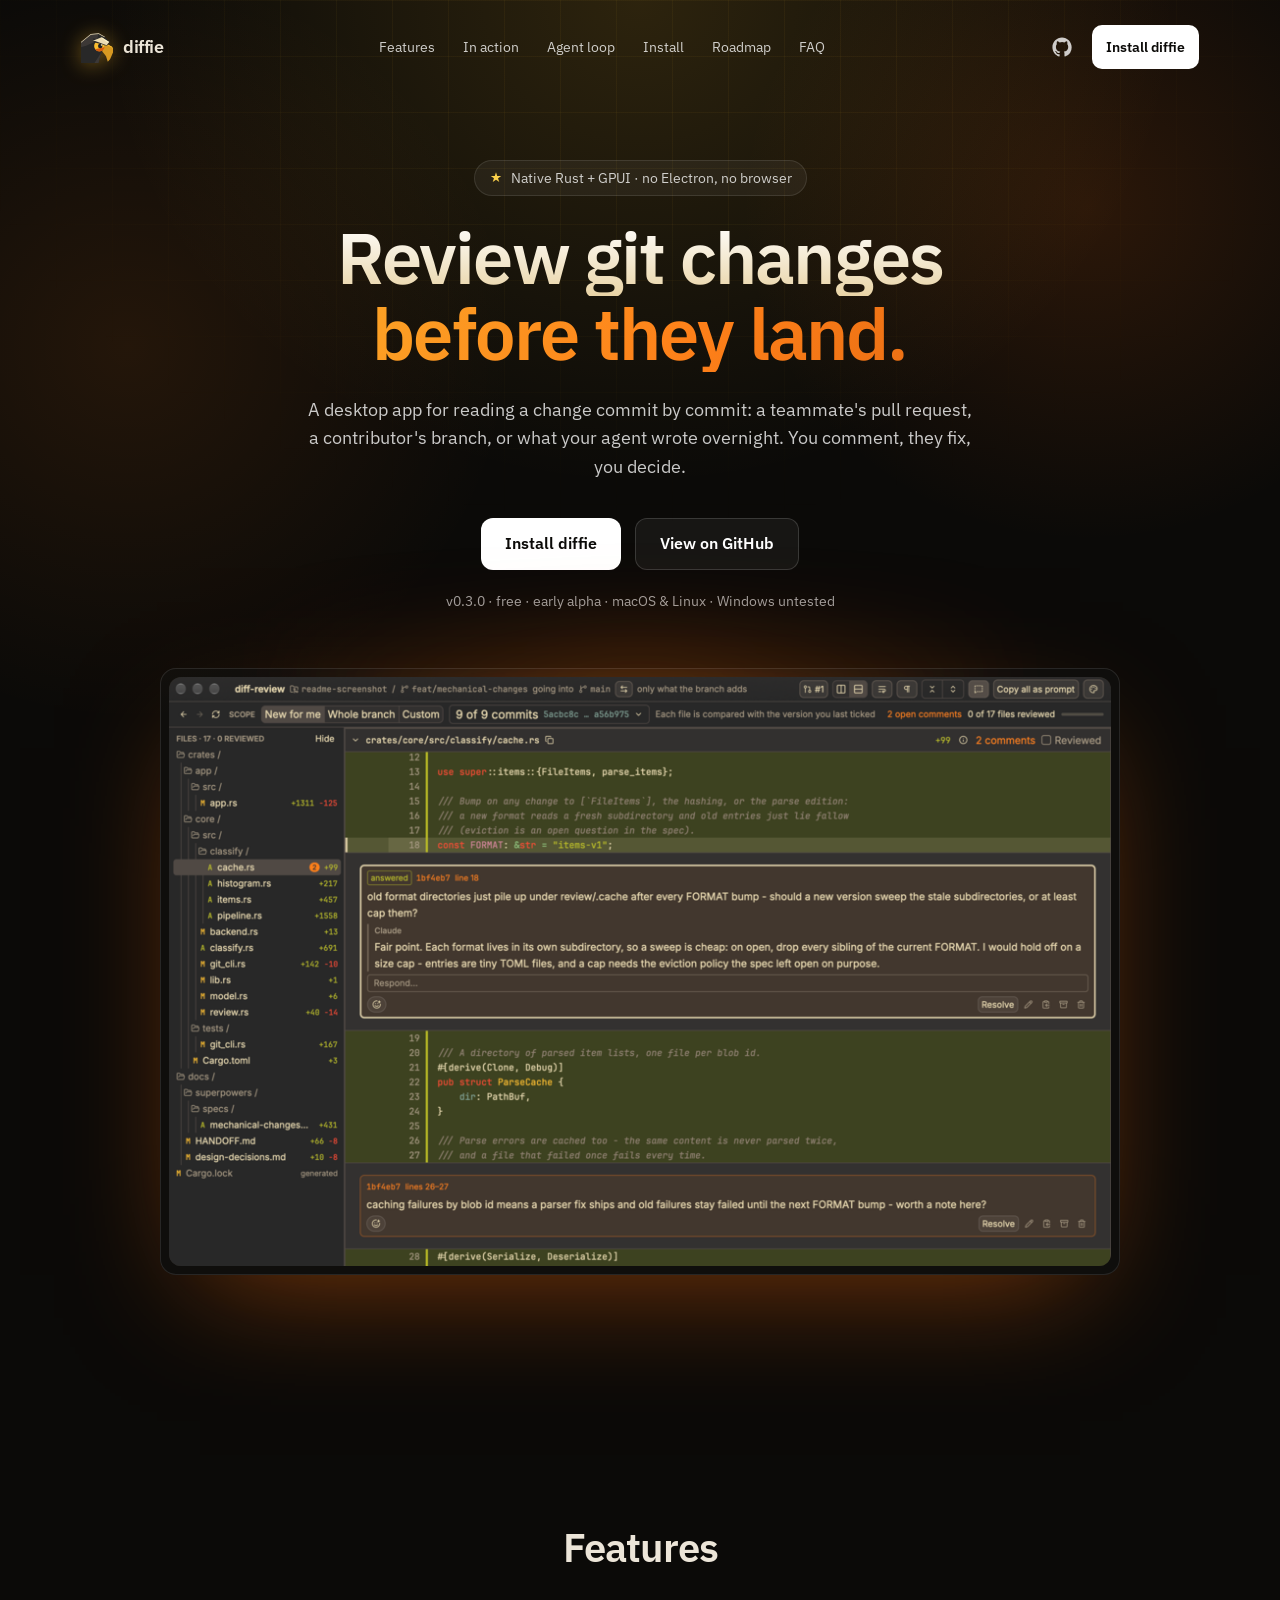
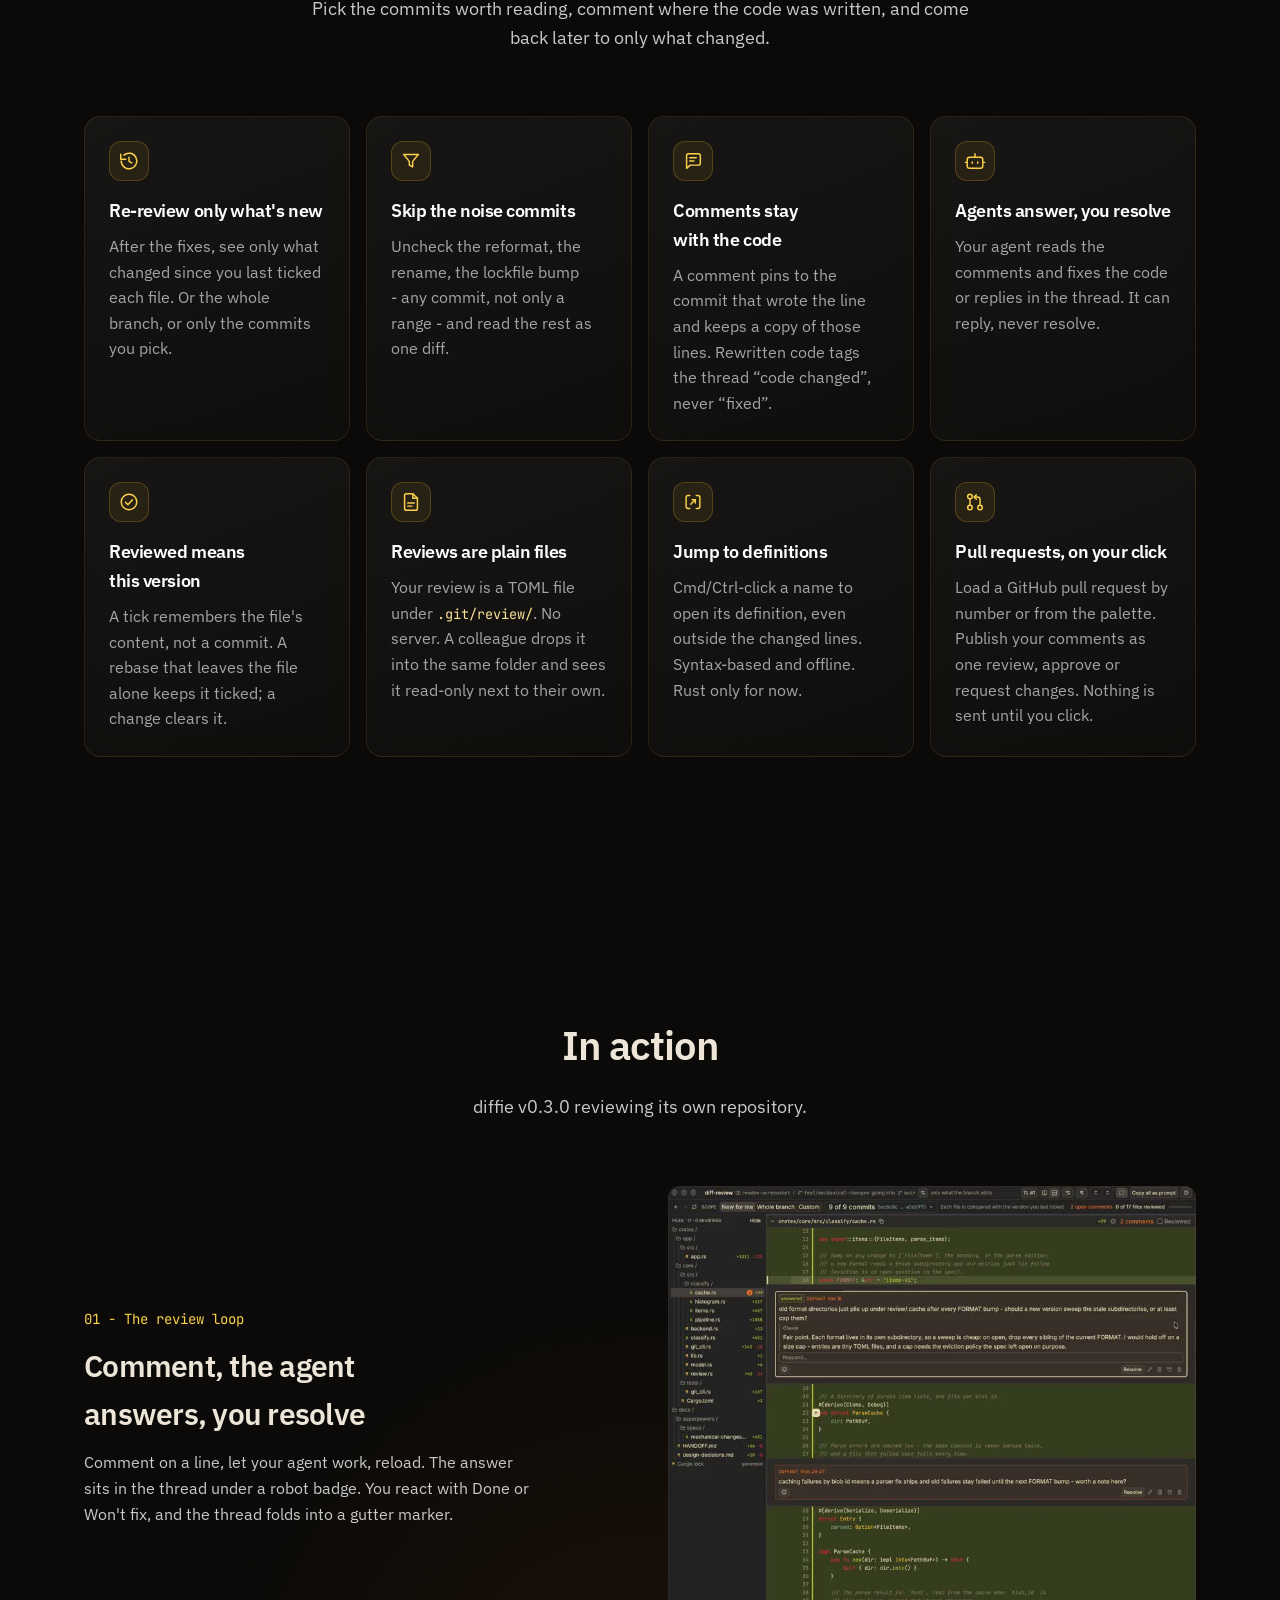
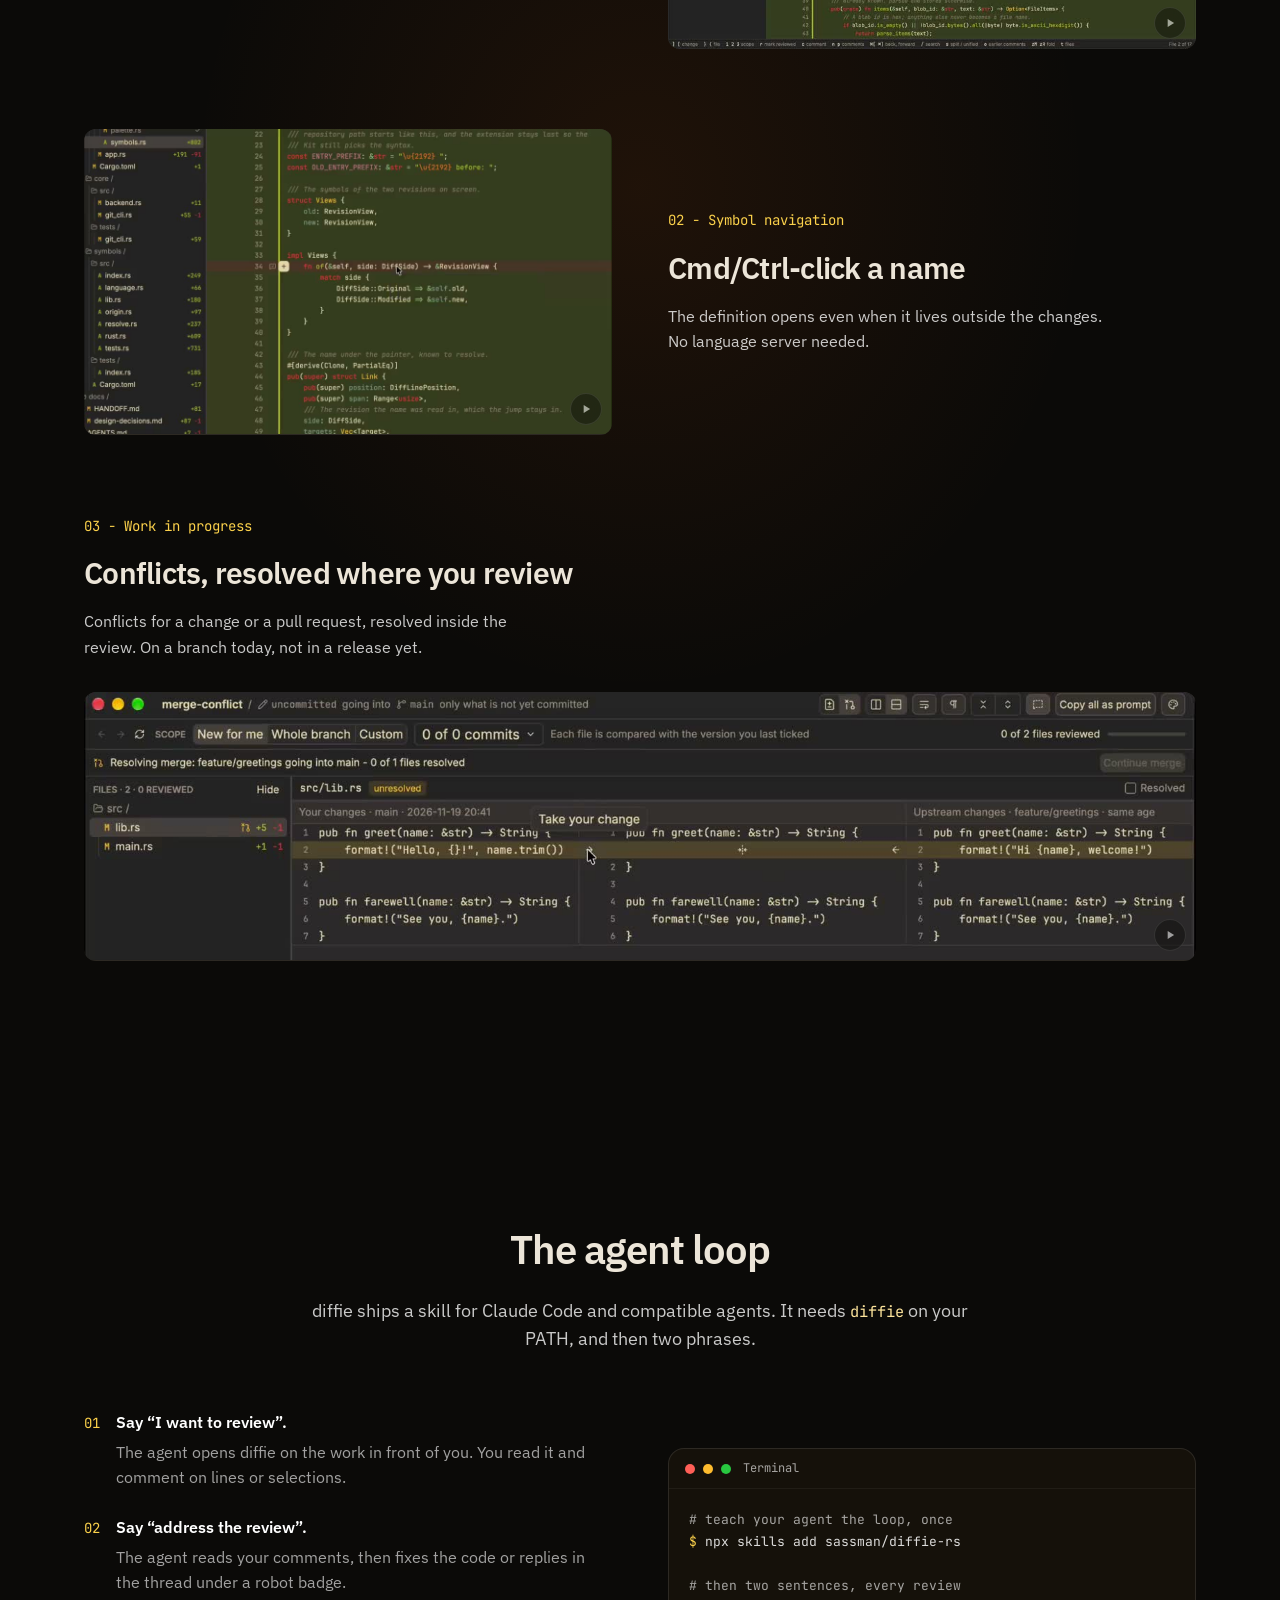
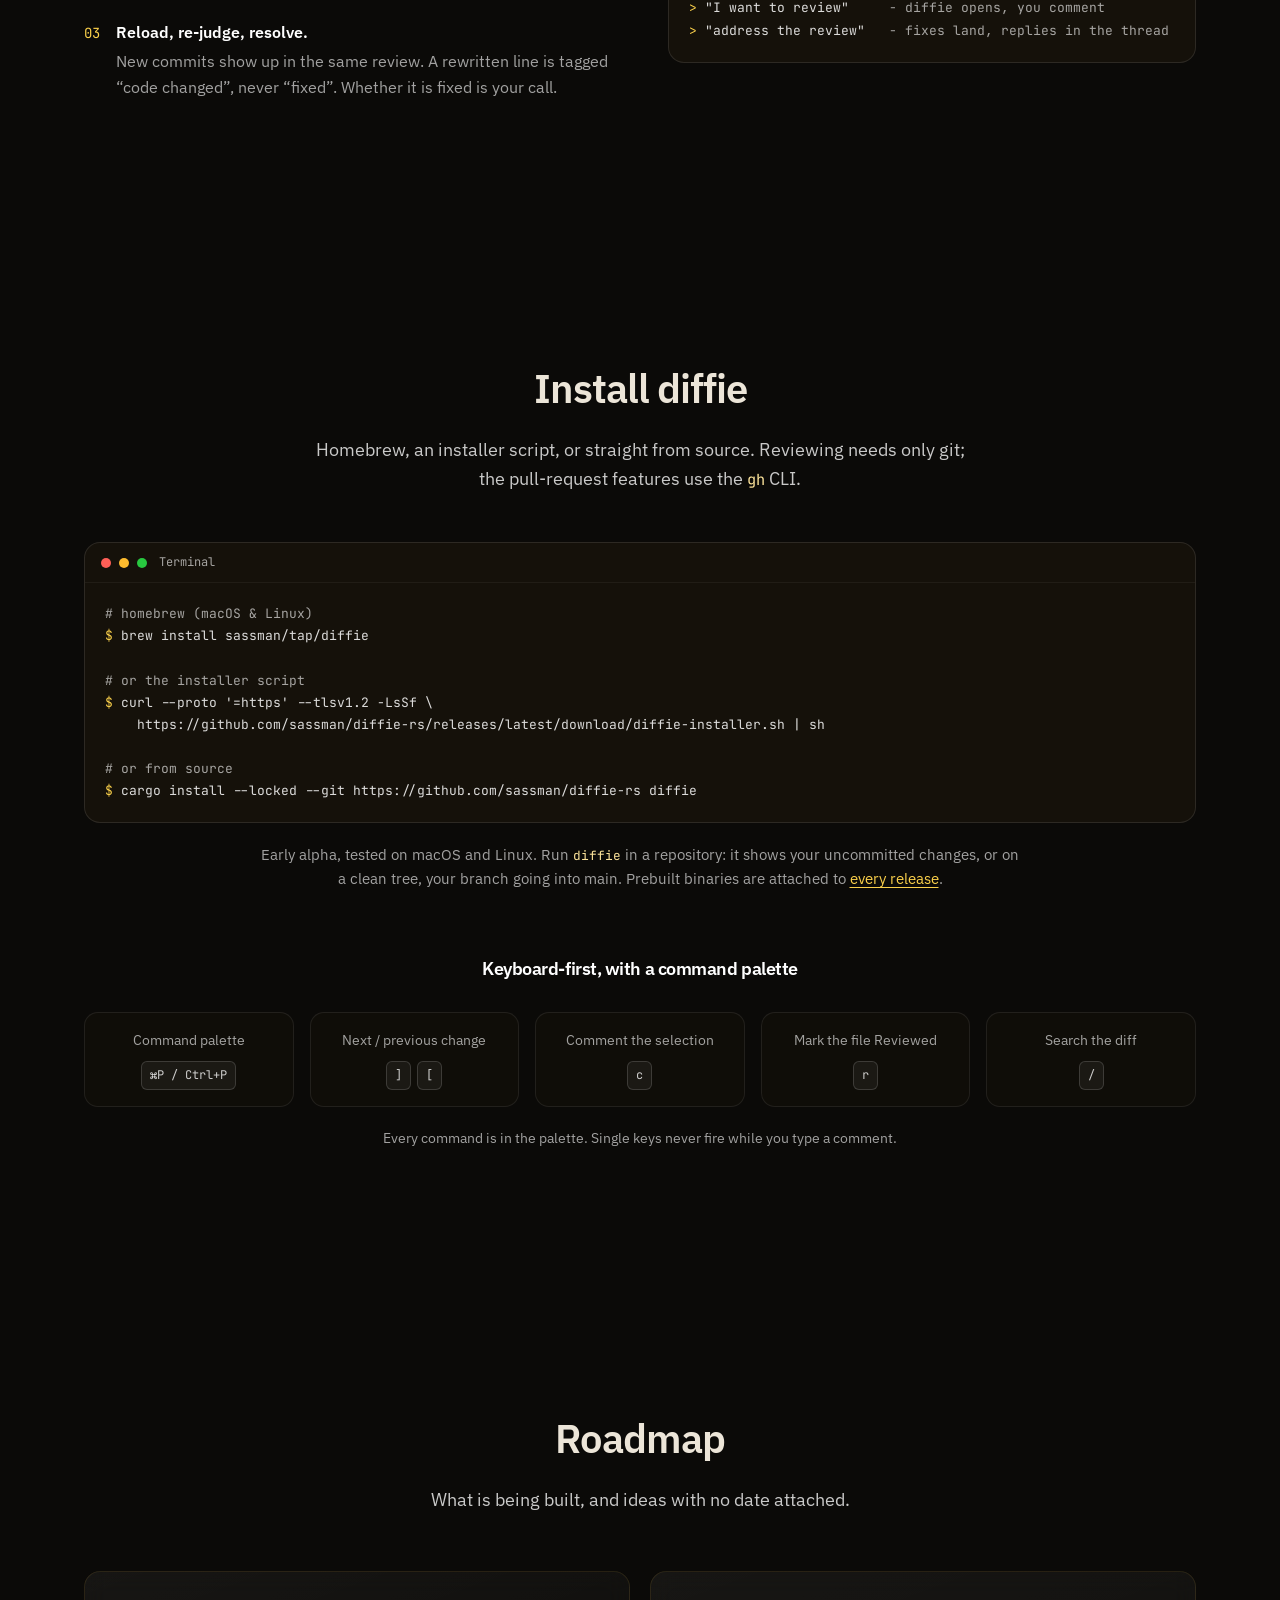
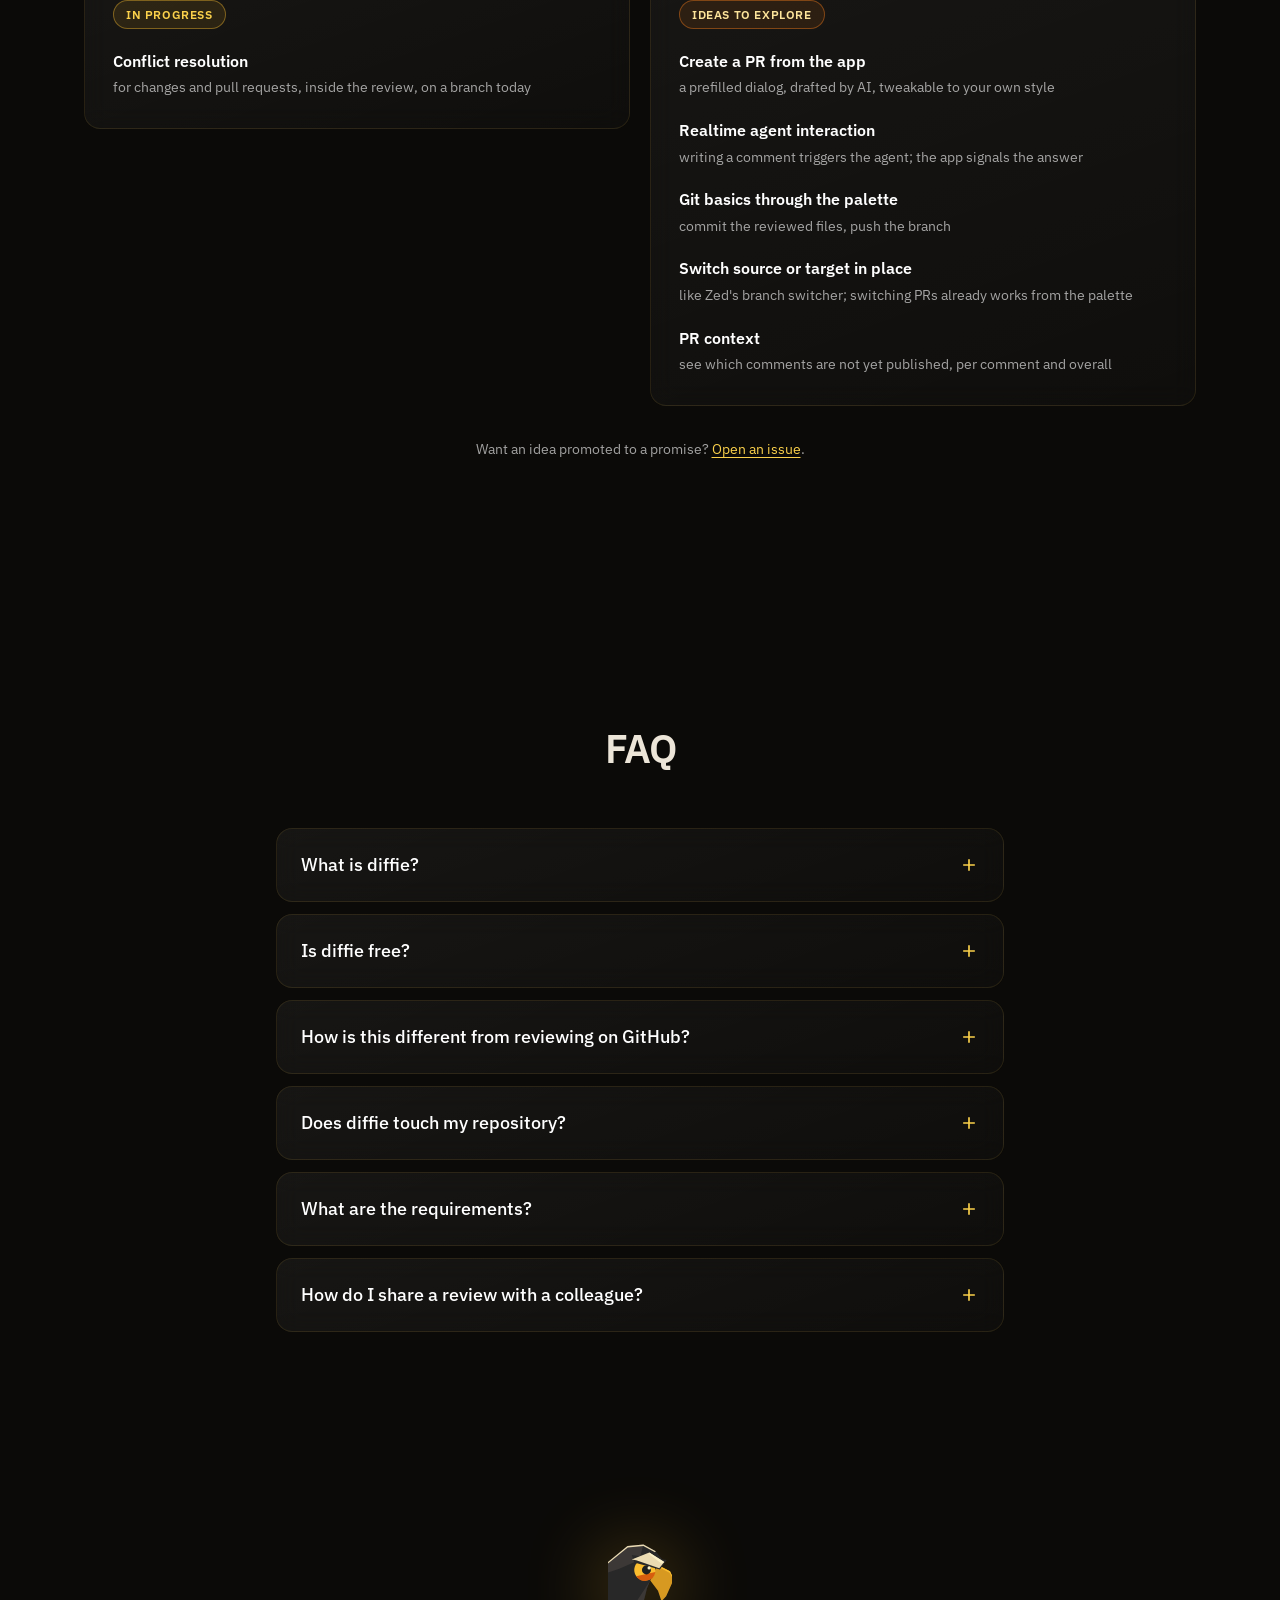
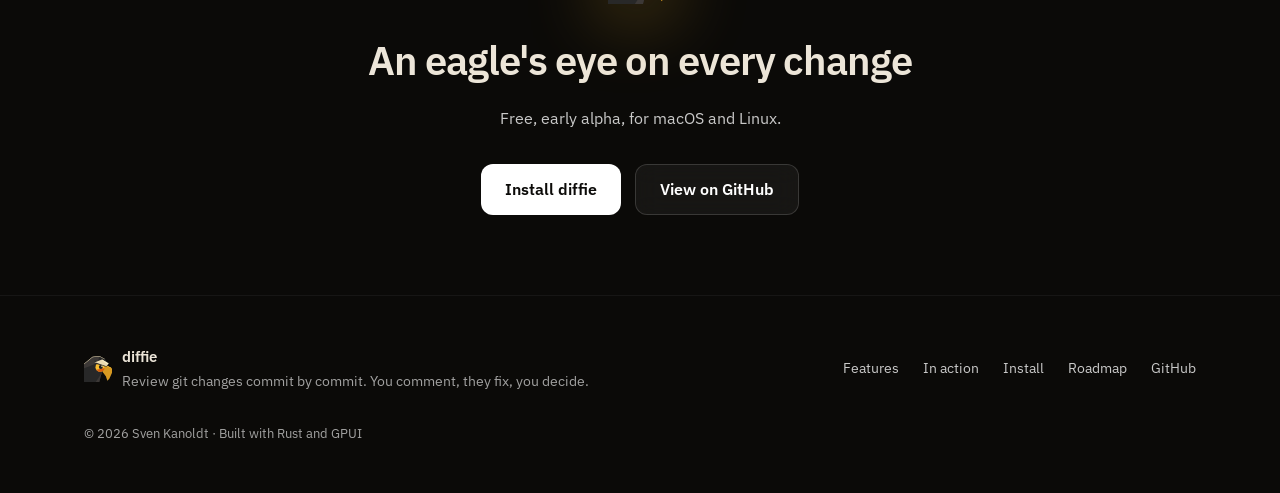
==== website/index.html @ 2233715d "fix: say the phrase that asks for a review, not for one to be done "review my changes" reads as an o" ====
<!doctype html>
<html lang="en">
<head>
<meta charset="utf-8">
<meta name="viewport" content="width=device-width, initial-scale=1">
<title>diffie - review git changes, commit by commit</title>
<meta name="description" content="diffie is a native desktop app for reviewing git changes commit by commit: a teammate's pull request, a contributor's branch, or what your coding agent wrote. Comment on lines, let the author or the agent answer, and decide yourself what is done.">
<meta name="theme-color" content="#0b0a08">
<meta property="og:title" content="diffie - review git changes, commit by commit">
<meta property="og:description" content="A native desktop app for reading git changes commit by commit. You comment, they fix, you decide.">
<meta property="og:type" content="website">
<meta property="og:image" content="assets/main-screen-hero.png">
<meta name="twitter:card" content="summary_large_image">
<link rel="icon" type="image/svg+xml" href="assets/icon.svg">
<link rel="icon" type="image/png" sizes="256x256" href="assets/icon-256.png">
<link rel="preconnect" href="https://fonts.googleapis.com">
<link rel="preconnect" href="https://fonts.gstatic.com" crossorigin>
<link href="https://fonts.googleapis.com/css2?family=IBM+Plex+Sans:wght@400;500;600;700&family=JetBrains+Mono:wght@400;500&display=swap" rel="stylesheet">
<link rel="stylesheet" href="style.css">
</head>
<body>

<header>
  <a class="skip-link" href="#main">Skip to content</a>
  <nav id="nav">
    <a class="nav-brand" href="#top">
      <img src="assets/logo.svg" width="32" height="32" alt="diffie - an eagle's eye">
      diffie
    </a>
    <div class="nav-links">
      <a href="#features">Features</a>
      <a href="#showcase">In action</a>
      <a href="#agent">Agent loop</a>
      <a href="#install">Install</a>
      <a href="#roadmap">Roadmap</a>
      <a href="#faq">FAQ</a>
    </div>
    <div class="nav-actions">
      <a class="gh" href="https://github.com/sassman/diffie-rs" aria-label="diffie on GitHub">
        <svg width="20" height="20" viewBox="0 0 24 24" fill="currentColor" aria-hidden="true"><path d="M12 .5C5.73.5.5 5.74.5 12.2c0 5.17 3.3 9.55 7.87 11.1.58.1.79-.25.79-.56v-2.17c-3.2.71-3.88-1.39-3.88-1.39-.52-1.36-1.28-1.72-1.28-1.72-1.05-.73.08-.72.08-.72 1.16.08 1.77 1.22 1.77 1.22 1.03 1.8 2.7 1.28 3.36.98.1-.76.4-1.28.73-1.57-2.56-.3-5.25-1.31-5.25-5.82 0-1.29.45-2.34 1.2-3.16-.12-.3-.52-1.5.11-3.12 0 0 .97-.32 3.18 1.21a10.8 10.8 0 0 1 5.78 0c2.2-1.53 3.17-1.21 3.17-1.21.63 1.62.24 2.82.12 3.12.75.82 1.19 1.87 1.19 3.16 0 4.52-2.7 5.51-5.27 5.8.41.37.78 1.08.78 2.18v3.23c0 .31.2.67.8.56a11.72 11.72 0 0 0 7.86-11.1C23.5 5.73 18.27.5 12 .5z"/></svg>
      </a>
      <a class="btn-primary small" href="#install">Install diffie</a>
    </div>
  </nav>
</header>

<main id="main">

  <!-- hero -->
  <section class="hero" id="top">
    <div class="aurora"></div>
    <div class="grid-texture"></div>
    <div class="container">
      <div class="hero-badge rise">
        <svg width="14" height="14" viewBox="0 0 24 24" fill="currentColor" aria-hidden="true"><path d="M12 2l2.1 6.5H21l-5.5 4 2.1 6.5-5.6-4-5.6 4 2.1-6.5-5.5-4h6.9z"/></svg>
        Native Rust + GPUI &middot; no Electron, no browser
      </div>
      <h1 class="rise" style="animation-delay:.08s">
        <span class="text-gradient">Review git changes</span>
        <span class="brand-gradient">before they land.</span>
      </h1>
      <p class="hero-sub rise" style="animation-delay:.16s">
        A desktop app for reading a change commit by commit: a teammate's pull
        request, a contributor's branch, or what your agent wrote overnight.
        You comment, they fix, you decide.
      </p>
      <div class="hero-ctas rise" style="animation-delay:.22s">
        <a class="btn-primary" href="#install">Install diffie</a>
        <a class="btn-secondary" href="https://github.com/sassman/diffie-rs">View on GitHub</a>
      </div>
      <p class="hero-meta rise" style="animation-delay:.3s">
        v0.3.0 &middot; free &middot; early alpha &middot; macOS &amp; Linux &middot; Windows untested
      </p>
      <div class="hero-shot rise" style="animation-delay:.38s">
        <div class="halo"></div>
        <div class="shell">
          <div class="frame">
            <img src="assets/main-screen-hero.png"
                 srcset="assets/main-screen-hero-960.png 960w, assets/main-screen-hero.png 1600w"
                 sizes="(max-width: 700px) 100vw, 960px"
                 width="1600" height="1000" loading="eager"
                 alt="diffie reviewing feat/mechanical-changes going into main: the file tree with change counts, the commit range, and a comment thread the agent has answered">
          </div>
        </div>
      </div>
    </div>
  </section>

  <!-- features -->
  <section id="features">
    <div class="container">
      <div class="section-head">
        <h2>Features</h2>
        <p>Pick the commits worth reading, comment where the code was written, and
           come back later to only what changed.</p>
      </div>
      <div class="cards">
        <div class="card glass">
          <div class="corner-glow"></div>
          <span class="icon" aria-hidden="true"><svg viewBox="0 0 24 24" fill="none" stroke="currentColor" stroke-width="1.6" stroke-linecap="round" stroke-linejoin="round"><path d="M3.5 12a8.5 8.5 0 1 0 2.9-6.4"/><path d="M3 4.5V10h5.5"/><path d="M12 8v4.3l3 1.8"/></svg></span>
          <h3>Re-review only what's new</h3>
          <p>After the fixes, see only what changed since you last ticked each file.
             Or the whole branch, or only the commits you pick.</p>
        </div>
        <div class="card glass">
          <div class="corner-glow"></div>
          <span class="icon" aria-hidden="true"><svg viewBox="0 0 24 24" fill="none" stroke="currentColor" stroke-width="1.6" stroke-linecap="round" stroke-linejoin="round"><path d="M4 5h16l-6.2 7.4v6.1l-3.6-2v-4.1z"/></svg></span>
          <h3>Skip the noise commits</h3>
          <p>Uncheck the reformat, the rename, the lockfile bump - any commit, not
             only a range - and read the rest as one diff.</p>
        </div>
        <div class="card glass">
          <div class="corner-glow"></div>
          <span class="icon" aria-hidden="true"><svg viewBox="0 0 24 24" fill="none" stroke="currentColor" stroke-width="1.6" stroke-linecap="round" stroke-linejoin="round"><path d="M20 14.5a2 2 0 0 1-2 2H9l-4 3.5V6a2 2 0 0 1 2-2h11a2 2 0 0 1 2 2z"/><path d="M8.5 8.5h7M8.5 12h4.5"/></svg></span>
          <h3>Comments stay with the code</h3>
          <p>A comment pins to the commit that wrote the line and keeps a copy of
             those lines. Rewritten code tags the thread &ldquo;code changed&rdquo;,
             never &ldquo;fixed&rdquo;.</p>
        </div>
        <div class="card glass">
          <div class="corner-glow"></div>
          <span class="icon" aria-hidden="true"><svg viewBox="0 0 24 24" fill="none" stroke="currentColor" stroke-width="1.6" stroke-linecap="round" stroke-linejoin="round"><rect x="3.5" y="8" width="17" height="12" rx="2.5"/><path d="M12 4v4M1.5 13.5h2M20.5 13.5h2"/><path d="M9 13v1.5M15 13v1.5"/></svg></span>
          <h3>Agents answer, you resolve</h3>
          <p>Your agent reads the comments and fixes the code or replies in the
             thread. It can reply, never resolve.</p>
        </div>
        <div class="card glass">
          <div class="corner-glow"></div>
          <span class="icon" aria-hidden="true"><svg viewBox="0 0 24 24" fill="none" stroke="currentColor" stroke-width="1.6" stroke-linecap="round" stroke-linejoin="round"><circle cx="12" cy="12" r="8.5"/><path d="M8.2 12.3l2.6 2.6 5-5.4"/></svg></span>
          <h3>Reviewed means this version</h3>
          <p>A tick remembers the file's content, not a commit. A rebase that leaves
             the file alone keeps it ticked; a change clears it.</p>
        </div>
        <div class="card glass">
          <div class="corner-glow"></div>
          <span class="icon" aria-hidden="true"><svg viewBox="0 0 24 24" fill="none" stroke="currentColor" stroke-width="1.6" stroke-linecap="round" stroke-linejoin="round"><path d="M14 3H7a2 2 0 0 0-2 2v14a2 2 0 0 0 2 2h10a2 2 0 0 0 2-2V8z"/><path d="M14 3v5h5"/><path d="M8.5 13h7M8.5 16.5h4.5"/></svg></span>
          <h3>Reviews are plain files</h3>
          <p>Your review is a TOML file under <code>.git/review/</code>. No server.
             A colleague drops it into the same folder and sees it read-only next to
             their own.</p>
        </div>
        <div class="card glass">
          <div class="corner-glow"></div>
          <span class="icon" aria-hidden="true"><svg viewBox="0 0 24 24" fill="none" stroke="currentColor" stroke-width="1.6" stroke-linecap="round" stroke-linejoin="round"><path d="M8.5 5H6.5a2 2 0 0 0-2 2v10a2 2 0 0 0 2 2h2"/><path d="M15.5 5h2a2 2 0 0 1 2 2v10a2 2 0 0 1-2 2h-2"/><path d="M9.5 14.5L14.5 9.5"/><path d="M14.5 13V9.5H11"/></svg></span>
          <h3>Jump to definitions</h3>
          <p>Cmd/Ctrl-click a name to open its definition, even outside the changed
             lines. Syntax-based and offline. Rust only for now.</p>
        </div>
        <div class="card glass">
          <div class="corner-glow"></div>
          <span class="icon" aria-hidden="true"><svg viewBox="0 0 24 24" fill="none" stroke="currentColor" stroke-width="1.6" stroke-linecap="round" stroke-linejoin="round"><circle cx="6.5" cy="6" r="2.5"/><circle cx="6.5" cy="18" r="2.5"/><path d="M6.5 8.5v7"/><circle cx="17.5" cy="18" r="2.5"/><path d="M17.5 15.5V9.5a3 3 0 0 0-3-3h-3"/><path d="M13.5 4l-2.5 2.5 2.5 2.5"/></svg></span>
          <h3>Pull requests, on your click</h3>
          <p>Load a GitHub pull request by number or from the palette. Publish your
             comments as one review, approve or request changes. Nothing is sent
             until you click.</p>
        </div>
      </div>
    </div>
  </section>

  <!-- showcase -->
  <section id="showcase">
    <div class="container">
      <div class="section-head">
        <h2>In action</h2>
        <p>diffie v0.3.0 reviewing its own repository.</p>
      </div>
      <div class="show-rows">
        <div class="show-row">
          <div class="show-text">
            <div class="num">01 - The review loop</div>
            <h3>Comment, the agent answers, you resolve</h3>
            <p>Comment on a line, let your agent work, reload. The answer sits in the
               thread under a robot badge. You react with Done or Won't fix, and the
               thread folds into a gutter marker.</p>
          </div>
          <div class="show-media">
            <video src="assets/comment-resolve.mp4" poster="assets/comment-resolve-poster.jpg"
                   loop muted playsinline preload="none"
                   aria-label="Commenting on a line, the agent's answer appearing in the thread, and the thread folding away once resolved"></video>
            <button class="clip-toggle" type="button" aria-label="Pause the clip"></button>
          </div>
        </div>
        <div class="show-row flip">
          <div class="show-text">
            <div class="num">02 - Symbol navigation</div>
            <h3>Cmd/Ctrl-click a name</h3>
            <p>The definition opens even when it lives outside the changes. No
               language server needed.</p>
          </div>
          <div class="show-media">
            <video src="assets/symbol-navigation.mp4" poster="assets/symbol-navigation-poster.jpg"
                   loop muted playsinline preload="none"
                   aria-label="Cmd-clicking a symbol in the diff and jumping to its definition"></video>
            <button class="clip-toggle" type="button" aria-label="Pause the clip"></button>
          </div>
        </div>
        <div class="show-row wide">
          <div class="show-text">
            <div class="num">03 - Work in progress</div>
            <h3>Conflicts, resolved where you review</h3>
            <p>Conflicts for a change or a pull request, resolved inside the review.
               On a branch today, not in a release yet.</p>
          </div>
          <div class="show-media">
            <video src="assets/conflict-resolve.mp4" poster="assets/conflict-resolve-poster.jpg"
                   loop muted playsinline preload="none"
                   aria-label="Resolving a conflict inside the diffie review"></video>
            <button class="clip-toggle" type="button" aria-label="Pause the clip"></button>
          </div>
        </div>
      </div>
    </div>
  </section>

  <!-- agent loop -->
  <section id="agent">
    <div class="container">
      <div class="section-head">
        <h2>The agent loop</h2>
        <p>diffie ships a skill for Claude Code and compatible agents. It needs
           <code>diffie</code> on your PATH, and then two phrases.</p>
      </div>
      <div class="agent-grid">
        <ul class="agent-steps">
          <li>
            <span class="n">01</span>
            <div><strong>Say &ldquo;I want to review&rdquo;.</strong>
            <p>The agent opens diffie on the work in front of you. You read it and
               comment on lines or selections.</p></div>
          </li>
          <li>
            <span class="n">02</span>
            <div><strong>Say &ldquo;address the review&rdquo;.</strong>
            <p>The agent reads your comments, then fixes the code or replies in the
               thread under a robot badge.</p></div>
          </li>
          <li>
            <span class="n">03</span>
            <div><strong>Reload, re-judge, resolve.</strong>
            <p>New commits show up in the same review. A rewritten line is tagged
               &ldquo;code changed&rdquo;, never &ldquo;fixed&rdquo;. Whether it is
               fixed is your call.</p></div>
          </li>
        </ul>
        <div class="terminal">
          <div class="bar"><i></i><i></i><i></i><span>Terminal</span></div>
          <pre><span class="c"># teach your agent the loop, once</span>
<span class="p">$</span> npx skills add sassman/diffie-rs

<span class="c"># then two sentences, every review</span>
<span class="p">&gt;</span> "I want to review"     <span class="c">- diffie opens, you comment</span>
<span class="p">&gt;</span> "address the review"   <span class="c">- fixes land, replies in the thread</span></pre>
        </div>
      </div>
    </div>
  </section>

  <!-- install -->
  <section id="install">
    <div class="container">
      <div class="section-head">
        <h2>Install diffie</h2>
        <p>Homebrew, an installer script, or straight from source. Reviewing needs
           only git; the pull-request features use the <code>gh</code> CLI.</p>
      </div>
      <div class="terminal install-terminal">
        <div class="bar"><i></i><i></i><i></i><span>Terminal</span></div>
        <pre><span class="c"># homebrew (macOS &amp; Linux)</span>
<span class="p">$</span> brew install sassman/tap/diffie

<span class="c"># or the installer script</span>
<span class="p">$</span> curl --proto '=https' --tlsv1.2 -LsSf \
    https://github.com/sassman/diffie-rs/releases/latest/download/diffie-installer.sh | sh

<span class="c"># or from source</span>
<span class="p">$</span> cargo install --locked --git https://github.com/sassman/diffie-rs diffie</pre>
      </div>
      <p class="install-note">Early alpha, tested on macOS and Linux. Run
         <code>diffie</code> in a repository: it shows your uncommitted changes, or
         on a clean tree, your branch going into main. Prebuilt binaries are
         attached to <a href="https://github.com/sassman/diffie-rs/releases">every
         release</a>.</p>
      <div class="keys">
        <h3>Keyboard-first, with a command palette</h3>
        <dl class="key-row">
          <div class="key"><dt>Command palette</dt><dd><span class="kbd">&#8984;P / Ctrl+P</span></dd></div>
          <div class="key"><dt>Next / previous change</dt><dd><span class="kbd">]</span><span class="kbd">[</span></dd></div>
          <div class="key"><dt>Comment the selection</dt><dd><span class="kbd">c</span></dd></div>
          <div class="key"><dt>Mark the file Reviewed</dt><dd><span class="kbd">r</span></dd></div>
          <div class="key"><dt>Search the diff</dt><dd><span class="kbd">/</span></dd></div>
        </dl>
        <p class="hint">Every command is in the palette. Single keys never fire while
           you type a comment.</p>
      </div>
    </div>
  </section>

  <!-- roadmap -->
  <section id="roadmap">
    <div class="container">
      <div class="section-head">
        <h2>Roadmap</h2>
        <p>What is being built, and ideas with no date attached.</p>
      </div>
      <div class="road-cols">
        <div class="road-col glass">
          <span class="road-badge now">In progress</span>
          <ul>
            <li><strong>Conflict resolution</strong>
                <span>for changes and pull requests, inside the review, on a branch today</span></li>
          </ul>
        </div>
        <div class="road-col glass">
          <span class="road-badge ideas">Ideas to explore</span>
          <ul>
            <li><strong>Create a PR from the app</strong>
                <span>a prefilled dialog, drafted by AI, tweakable to your own style</span></li>
            <li><strong>Realtime agent interaction</strong>
                <span>writing a comment triggers the agent; the app signals the answer</span></li>
            <li><strong>Git basics through the palette</strong>
                <span>commit the reviewed files, push the branch</span></li>
            <li><strong>Switch source or target in place</strong>
                <span>like Zed's branch switcher; switching PRs already works from the palette</span></li>
            <li><strong>PR context</strong>
                <span>see which comments are not yet published, per comment and overall</span></li>
          </ul>
        </div>
      </div>
      <p class="road-note">Want an idea promoted to a promise?
        <a href="https://github.com/sassman/diffie-rs/issues">Open an issue</a>.</p>
    </div>
  </section>

  <!-- faq -->
  <section id="faq">
    <div class="container">
      <div class="section-head">
        <h2>FAQ</h2>
      </div>
      <div class="faq-list">
        <details class="glass">
          <summary>What is diffie?
            <svg width="20" height="20" viewBox="0 0 24 24" fill="none" stroke="currentColor" stroke-width="2" aria-hidden="true"><path d="M12 5v14M5 12h14"/></svg>
          </summary>
          <p>A native desktop app for reviewing git changes across several commits or
             a whole branch, with comments on lines and selections. Think GitHub's
             &ldquo;Files changed&rdquo; view outside the browser, built for reading
             several commits and usable by your coding agent. Written in Rust with
             GPUI, the UI framework behind the Zed editor.</p>
        </details>
        <details class="glass">
          <summary>Is diffie free?
            <svg width="20" height="20" viewBox="0 0 24 24" fill="none" stroke="currentColor" stroke-width="2" aria-hidden="true"><path d="M12 5v14M5 12h14"/></svg>
          </summary>
          <p>Yes. The source is at <code>github.com/sassman/diffie-rs</code>. No
             accounts, no subscription; your reviews are files on your own disk.</p>
        </details>
        <details class="glass">
          <summary>How is this different from reviewing on GitHub?
            <svg width="20" height="20" viewBox="0 0 24 24" fill="none" stroke="currentColor" stroke-width="2" aria-hidden="true"><path d="M12 5v14M5 12h14"/></svg>
          </summary>
          <p>GitHub lets you pick a contiguous range of commits; diffie lets you skip
             any commit in the middle. Comments pin to the commit that wrote the line
             and follow rewritten code. And your agent can answer them locally,
             before anything reaches GitHub.</p>
          <p>On a pull request, <code>diffie --pr</code> pins its exact commits and
             publishes your comments as one review - one notification, only when you
             click.</p>
        </details>
        <details class="glass">
          <summary>Does diffie touch my repository?
            <svg width="20" height="20" viewBox="0 0 24 24" fill="none" stroke="currentColor" stroke-width="2" aria-hidden="true"><path d="M12 5v14M5 12h14"/></svg>
          </summary>
          <p>No. It writes nothing to your objects, index, refs, config or working
             tree. The only files it writes are review files under
             <code>.git/review/</code> - inside the git directory, so they can't be
             committed by accident. The one exception: loading a pull request whose
             commits aren't local yet runs a single <code>git fetch</code>, on that
             explicit click.</p>
        </details>
        <details class="glass">
          <summary>What are the requirements?
            <svg width="20" height="20" viewBox="0 0 24 24" fill="none" stroke="currentColor" stroke-width="2" aria-hidden="true"><path d="M12 5v14M5 12h14"/></svg>
          </summary>
          <p>git, and a machine to run it on: macOS (Apple Silicon and Intel) or
             Linux x86_64 with a Vulkan driver. A Windows build exists but is not
             tested yet. The pull-request features need the <code>gh</code> CLI;
             everything else works offline.</p>
        </details>
        <details class="glass">
          <summary>How do I share a review with a colleague?
            <svg width="20" height="20" viewBox="0 0 24 24" fill="none" stroke="currentColor" stroke-width="2" aria-hidden="true"><path d="M12 5v14M5 12h14"/></svg>
          </summary>
          <p>Send the file. Your review is a TOML file named after you; in a
             colleague's <code>.git/review/</code> folder it shows read-only next to
             their own. Files never conflict: each reviewer writes only their own,
             and reactions to someone else's comment go in yours.</p>
        </details>
      </div>
    </div>
  </section>

  <!-- close -->
  <section id="close">
    <div class="container">
      <img class="close-mark" src="assets/logo.svg" width="64" height="64" loading="lazy" alt="" aria-hidden="true">
      <h2>An eagle's eye on every change</h2>
      <p>Free, early alpha, for macOS and Linux.</p>
      <div class="close-ctas">
        <a class="btn-primary" href="#install">Install diffie</a>
        <a class="btn-secondary" href="https://github.com/sassman/diffie-rs">View on GitHub</a>
      </div>
    </div>
  </section>

</main>

<footer>
  <div class="container">
    <div class="foot-top">
      <div class="foot-brand">
        <img src="assets/logo.svg" width="28" height="28" loading="lazy" alt="">
        <div>
          <strong>diffie</strong>
          <span>Review git changes commit by commit. You comment, they fix, you decide.</span>
        </div>
      </div>
      <div class="foot-links">
        <a href="#features">Features</a>
        <a href="#showcase">In action</a>
        <a href="#install">Install</a>
        <a href="#roadmap">Roadmap</a>
        <a href="https://github.com/sassman/diffie-rs">GitHub</a>
      </div>
    </div>
    <p class="foot-copy">&copy; 2026 Sven Kanoldt &middot; Built with Rust and GPUI</p>
  </div>
</footer>

<script>
  const nav = document.getElementById('nav');
  const onScroll = () => nav.classList.toggle('scrolled', scrollY > 12);
  addEventListener('scroll', onScroll, { passive: true });
  onScroll();

  // mark the nav link of the section on screen
  const links = [...document.querySelectorAll('.nav-links a')];
  const byId = new Map(links.map(a => [a.getAttribute('href').slice(1), a]));
  const onScreen = new Set();
  const spy = new IntersectionObserver(entries => {
    for (const e of entries) e.isIntersecting ? onScreen.add(e.target.id) : onScreen.delete(e.target.id);
    // nothing in the band (the hero, the close) leaves every link unmarked
    const here = [...byId.keys()].find(id => onScreen.has(id));
    byId.forEach((a, id) => a.classList.toggle('current', id === here));
  }, { rootMargin: '-45% 0px -50% 0px' });
  byId.forEach((_, id) => { const s = document.getElementById(id); if (s) spy.observe(s); });

  // a clip loads and runs while it is on screen, and can always be stopped;
  // one stopped by hand stays stopped
  const play = '<svg viewBox="0 0 24 24" width="14" height="14" fill="currentColor" aria-hidden="true"><path d="M8 5l11 7-11 7z"/></svg>';
  const pause = '<svg viewBox="0 0 24 24" width="14" height="14" fill="currentColor" aria-hidden="true"><path d="M7 5h3.5v14H7zM13.5 5H17v14h-3.5z"/></svg>';
  const still = matchMedia('(prefers-reduced-motion: reduce)').matches;
  const inView = new IntersectionObserver(entries => {
    for (const e of entries) {
      const video = e.target;
      if (e.isIntersecting && !still && !video.dataset.held) video.play().catch(() => {});
      else if (!e.isIntersecting) video.pause();
    }
  }, { rootMargin: '150px 0px' });
  document.querySelectorAll('.show-media').forEach(media => {
    const video = media.querySelector('video');
    const button = media.querySelector('.clip-toggle');
    const sync = () => {
      button.innerHTML = video.paused ? play : pause;
      button.setAttribute('aria-label', video.paused ? 'Play the clip' : 'Pause the clip');
    };
    button.addEventListener('click', () => {
      if (video.paused) { delete video.dataset.held; video.play(); }
      else { video.dataset.held = '1'; video.pause(); }
      sync();
    });
    video.addEventListener('play', sync);
    video.addEventListener('pause', sync);
    sync();
    inView.observe(video);
  });
</script>

</body>
</html>
---- website/style.css ----
/* diffie product page.
   The optical system: one warm accent hue at many alphas over a near-black
   warm ink, glass cards, aurora radials behind the hero only. Amber, not
   blue - the accent is the eagle's eye. */

:root {
  --ink: #0b0a08;
  --ink-soft: #15110a;
  --fg: #ece5d8;
  /* three steps only: full, body, muted. Every muted tone clears 4.5:1 on the
     ink, every body tone clears 7:1 */
  --fg-body: rgba(255, 255, 255, .78);
  --fg-mute: rgba(255, 255, 255, .62);
  --brand-200: #fde49b;
  --brand-300: #fbd14b;
  --brand-400: #fabd2f;
  --brand-500: #f29b18;
  --orange: #fe8019;
  --orange-deep: #d65d0e;
  --sans: "IBM Plex Sans", ui-sans-serif, system-ui, -apple-system, "Segoe UI", sans-serif;
  --mono: "JetBrains Mono", ui-monospace, "SF Mono", Menlo, monospace;
}

* { box-sizing: border-box; margin: 0; padding: 0; border-color: color-mix(in srgb, var(--brand-400) 12%, transparent); }

html { scroll-behavior: smooth; }

body {
  background: var(--ink);
  color: var(--fg);
  font-family: var(--sans);
  font-size: 16px;
  line-height: 1.6;
  overflow-x: hidden;
  -webkit-font-smoothing: antialiased;
}

::selection { background: rgba(250, 189, 47, .3); }

::-webkit-scrollbar { width: 10px; }
::-webkit-scrollbar-track { background: var(--ink); }
::-webkit-scrollbar-thumb { background: rgba(250, 189, 47, .25); border-radius: 999px; }
::-webkit-scrollbar-thumb:hover { background: rgba(250, 189, 47, .4); }

img, video { display: block; max-width: 100%; }
a { color: inherit; text-decoration: none; }
ul { list-style: none; }
p { text-wrap: pretty; }
code { font-family: var(--mono); font-size: .85em; color: var(--brand-200); }

h1, h2, h3 { font-weight: 600; letter-spacing: -0.025em; text-wrap: balance; }

:focus-visible {
  outline: 2px solid var(--brand-400);
  outline-offset: 3px;
  border-radius: 6px;
}

/* ---- shared utilities ---- */

.container { max-width: 72rem; margin: 0 auto; padding: 0 1.25rem; }

.glass {
  background: linear-gradient(160deg, rgba(255, 255, 255, .05) 0%, rgba(255, 255, 255, .02) 100%);
  backdrop-filter: blur(12px);
  -webkit-backdrop-filter: blur(12px);
  border: 1px solid rgba(250, 200, 80, .10);
}

.text-gradient {
  background: linear-gradient(180deg, #fff 0%, #e9d4a6 100%);
  -webkit-background-clip: text;
  background-clip: text;
  color: transparent;
}

.brand-gradient {
  background: linear-gradient(120deg, var(--brand-400) 0%, var(--orange) 55%, var(--orange-deep) 100%);
  -webkit-background-clip: text;
  background-clip: text;
  color: transparent;
}

section { padding: 6rem 0; }
@media (min-width: 640px) { section { padding: 8rem 0; } }

.section-head { max-width: 42rem; margin: 0 auto; text-align: center; }
.section-head h2 { font-size: 2rem; }
@media (min-width: 640px) { .section-head h2 { font-size: 2.5rem; } }
.section-head p { margin-top: 1rem; font-size: 1.125rem; color: var(--fg-body); }

.kbd {
  border: 1px solid rgba(255, 255, 255, .15);
  background: rgba(255, 255, 255, .05);
  border-radius: 6px;
  padding: .25rem .5rem;
  font-family: var(--mono);
  font-size: .75rem;
  color: var(--fg-body);
  white-space: nowrap;
}

.skip-link {
  position: absolute;
  left: 1rem;
  top: 0;
  transform: translateY(-150%);
  z-index: 60;
  border-radius: 10px;
  background: #fff;
  color: var(--ink);
  font-size: .875rem;
  font-weight: 600;
  padding: .625rem 1rem;
  transition: transform .2s;
}
.skip-link:focus-visible { transform: translateY(0); }

/* ---- nav: floating pill bar ---- */

header {
  position: fixed;
  inset: 1rem 0 auto 0;
  z-index: 50;
  display: flex;
  justify-content: center;
  padding: 0 1rem;
}

header nav {
  width: 100%;
  max-width: 72rem;
  display: flex;
  align-items: center;
  justify-content: space-between;
  gap: .5rem;
  padding: .5rem .75rem;
  border-radius: 1rem;
  border: 1px solid transparent;
  transition: background .3s ease, border-color .3s ease, box-shadow .3s ease;
}
@media (min-width: 420px) { header nav { padding: .5rem 1rem; gap: 1rem; } }

header nav.scrolled {
  background: linear-gradient(160deg, rgba(255, 255, 255, .05) 0%, rgba(255, 255, 255, .02) 100%);
  backdrop-filter: blur(12px);
  -webkit-backdrop-filter: blur(12px);
  border-color: rgba(250, 200, 80, .10);
  box-shadow: 0 8px 40px -12px rgba(214, 93, 14, .35);
}

.nav-brand {
  display: flex;
  align-items: center;
  gap: .625rem;
  min-height: 44px;
  font-size: 1.125rem;
  font-weight: 600;
  letter-spacing: -0.025em;
}
.nav-brand img { width: 32px; height: 32px; filter: drop-shadow(0 2px 10px rgba(250, 189, 47, .4)); }

.nav-links { display: none; }
@media (min-width: 768px) {
  .nav-links { display: flex; gap: .25rem; }
}
.nav-links a {
  font-size: .875rem;
  color: var(--fg-body);
  padding: .375rem .75rem;
  border-radius: 8px;
  transition: color .15s, background .15s;
}
.nav-links a:hover { color: #fff; background: rgba(255, 255, 255, .05); }
.nav-links a.current { color: var(--brand-300); background: rgba(250, 189, 47, .08); }

.nav-actions { display: flex; align-items: center; gap: .25rem; }
@media (min-width: 420px) { .nav-actions { gap: .5rem; } }
.nav-actions .gh {
  display: inline-flex;
  align-items: center;
  justify-content: center;
  width: 44px;
  height: 44px;
  border-radius: 10px;
  color: var(--fg-body);
  transition: color .15s, background .15s;
}
.nav-actions .gh:hover { color: #fff; background: rgba(255, 255, 255, .05); }

/* ---- buttons ---- */

.btn-primary {
  display: inline-flex;
  align-items: center;
  justify-content: center;
  gap: .5rem;
  min-height: 44px;
  border-radius: 12px;
  background: #fff;
  padding: .75rem 1.5rem;
  font-size: 1rem;
  font-weight: 600;
  color: var(--ink);
  transition: transform .15s;
}
.btn-primary:hover { transform: translateY(-2px); }
.btn-primary:active { transform: translateY(0) scale(.97); }
.btn-primary.small { padding: .5rem .875rem; font-size: .875rem; border-radius: 10px; }

.btn-secondary {
  display: inline-flex;
  align-items: center;
  justify-content: center;
  gap: .5rem;
  min-height: 44px;
  border-radius: 12px;
  border: 1px solid rgba(255, 255, 255, .15);
  background: rgba(255, 255, 255, .05);
  padding: .75rem 1.5rem;
  font-size: 1rem;
  font-weight: 600;
  color: #fff;
  backdrop-filter: blur(12px);
  transition: border-color .15s, background .15s, transform .15s;
}
.btn-secondary:hover { border-color: rgba(255, 255, 255, .3); background: rgba(255, 255, 255, .1); transform: translateY(-2px); }
.btn-secondary:active { transform: translateY(0) scale(.97); }

/* ---- hero ---- */

.hero { position: relative; padding: 8rem 0 7rem; text-align: center; }
@media (min-width: 640px) { .hero { padding-top: 10rem; } }

.aurora {
  position: absolute;
  inset: 0;
  z-index: -10;
  background:
    radial-gradient(60% 50% at 50% 0%, rgba(250, 189, 47, .14) 0%, transparent 70%),
    radial-gradient(45% 40% at 85% 15%, rgba(214, 93, 14, .16) 0%, transparent 60%),
    radial-gradient(50% 45% at 10% 25%, rgba(254, 128, 25, .10) 0%, transparent 60%);
}

/* the texture covers the whole hero; the mask, not a height, fades it out */
.grid-texture {
  position: absolute;
  inset: 0;
  z-index: -10;
  background-image:
    linear-gradient(to right, rgba(250, 189, 47, .05) 1px, transparent 1px),
    linear-gradient(to bottom, rgba(250, 189, 47, .05) 1px, transparent 1px);
  background-size: 56px 56px;
  -webkit-mask-image: radial-gradient(ellipse 80% 55% at 50% 0%, #000 25%, transparent 70%);
  mask-image: radial-gradient(ellipse 80% 55% at 50% 0%, #000 25%, transparent 70%);
}

.hero-badge {
  display: inline-flex;
  align-items: center;
  gap: .5rem;
  border-radius: 999px;
  border: 1px solid rgba(255, 255, 255, .1);
  background: rgba(255, 255, 255, .05);
  padding: .375rem .875rem;
  font-size: .875rem;
  color: var(--fg-body);
}
.hero-badge svg { color: var(--brand-300); }

.hero h1 { margin-top: 1.5rem; font-size: 3rem; line-height: 1.05; }
@media (min-width: 640px) { .hero h1 { font-size: 4.5rem; } }
.hero h1 span { display: block; }

.hero-sub { max-width: 46rem; margin: 1.5rem auto 0; font-size: 1.125rem; color: var(--fg-body); }

.hero-ctas { margin-top: 2.25rem; display: flex; flex-wrap: wrap; justify-content: center; gap: .875rem; }

.hero-meta { margin-top: 1.25rem; font-size: .875rem; color: var(--fg-mute); }

.hero-shot {
  max-width: 60rem;
  margin: 3.5rem auto 0;
  position: relative;
}
/* the glow stays inside the viewport: it bleeds up and down, never sideways */
.hero-shot .halo {
  position: absolute;
  inset: -2.5rem 0;
  z-index: -1;
  background: radial-gradient(60% 60% at 50% 0%, rgba(214, 93, 14, .25), transparent 70%);
  filter: blur(40px);
  pointer-events: none;
}
.hero-shot .shell {
  border-radius: 1rem;
  border: 1px solid rgba(255, 255, 255, .1);
  background: rgba(255, 255, 255, .02);
  padding: .5rem;
  backdrop-filter: blur(12px);
  box-shadow: 0 40px 120px -40px rgba(214, 93, 14, .6);
}
.hero-shot .frame { border-radius: .75rem; overflow: hidden; background: var(--ink-soft); box-shadow: inset 0 0 0 1px rgba(255, 255, 255, .1); }
.hero-shot img { width: 100%; height: auto; }
/* a whole desktop window at phone width is unreadable: show the part that
   carries the story, the commented line and the answer, at a legible scale */
@media (max-width: 700px) {
  .hero-shot .frame { aspect-ratio: 4 / 5; }
  .hero-shot img { height: 100%; object-fit: cover; object-position: 62% 8%; }
}

/* ---- feature cards ---- */

.cards {
  margin-top: 4rem;
  display: grid;
  grid-template-columns: 1fr;
  gap: 1rem;
}
@media (min-width: 640px) { .cards { grid-template-columns: repeat(2, 1fr); } }
@media (min-width: 1024px) { .cards { grid-template-columns: repeat(4, 1fr); } }

.card {
  position: relative;
  overflow: hidden;
  border-radius: 1rem;
  padding: 1.5rem;
  transition: transform .3s, border-color .3s;
}
.card:hover { transform: translateY(-4px); border-color: rgba(250, 200, 80, .28); }
.card .corner-glow {
  position: absolute;
  right: -2rem;
  top: -2rem;
  width: 6rem;
  height: 6rem;
  border-radius: 999px;
  background: rgba(242, 155, 24, .12);
  filter: blur(32px);
  opacity: 0;
  transition: opacity .3s;
  pointer-events: none;
}
.card:hover .corner-glow { opacity: 1; }
.card .icon {
  display: inline-flex;
  align-items: center;
  justify-content: center;
  width: 2.5rem;
  height: 2.5rem;
  border-radius: .75rem;
  border: 1px solid rgba(250, 189, 47, .22);
  background: rgba(250, 189, 47, .08);
  color: var(--brand-300);
}
.card .icon svg { width: 22px; height: 22px; }
.card h3 { margin-top: 1rem; font-size: 1.125rem; color: #fff; }
.card p { margin-top: .5rem; font-size: 1rem; line-height: 1.6; color: var(--fg-mute); }

/* ---- showcase ---- */

#showcase { position: relative; }
#showcase::before {
  content: "";
  position: absolute;
  inset: 0;
  z-index: -1;
  background: radial-gradient(50% 40% at 50% 50%, rgba(214, 93, 14, .1), transparent 70%);
}

.show-rows { margin-top: 4rem; display: grid; gap: 5rem; }
.show-row { display: grid; gap: 2rem; align-items: center; }
@media (min-width: 1024px) {
  .show-row { grid-template-columns: 1fr 1fr; gap: 3.5rem; }
  .show-row.flip .show-text { order: 2; }
  .show-row.flip .show-media { order: 1; }
  /* a clip far wider than it is tall reads as a band, not as half a row */
  .show-row.wide { grid-template-columns: 1fr; gap: 2rem; }
}
.show-row.wide .show-text { max-width: 40rem; }
.show-text .num { font-family: var(--mono); font-size: .875rem; color: var(--brand-300); }
.show-text h3 { margin-top: .75rem; font-size: 1.5rem; }
@media (min-width: 640px) { .show-text h3 { font-size: 1.875rem; } }
.show-text p { margin-top: .75rem; max-width: 28rem; color: var(--fg-body); }

.show-media {
  position: relative;
  border-radius: .75rem;
  overflow: hidden;
  background: var(--ink-soft);
  box-shadow: inset 0 0 0 1px rgba(255, 255, 255, .1);
}
.show-media img, .show-media video { width: 100%; }
/* the conflict clip is four times wider than it is tall: at phone width the
   whole band would be an 85px sliver, so show its left half instead */
@media (max-width: 700px) {
  .show-row.wide .show-media { aspect-ratio: 4 / 3; }
  .show-row.wide .show-media video { height: 100%; object-fit: cover; object-position: 18% 50%; }
}

.clip-toggle {
  position: absolute;
  right: .625rem;
  bottom: .625rem;
  display: inline-flex;
  align-items: center;
  justify-content: center;
  width: 2rem;
  height: 2rem;
  border-radius: 999px;
  border: 1px solid rgba(255, 255, 255, .18);
  background: rgba(11, 10, 8, .72);
  backdrop-filter: blur(8px);
  color: #fff;
  cursor: pointer;
  opacity: .55;
  transition: opacity .2s, transform .15s, background .2s;
}
/* a 44px thumb target around a 32px button */
.clip-toggle::before { content: ""; position: absolute; inset: -6px; border-radius: inherit; }
.show-media:hover .clip-toggle, .clip-toggle:focus-visible { opacity: 1; }
.clip-toggle:hover { transform: translateY(-2px); background: rgba(11, 10, 8, .9); }

/* ---- terminal block ---- */

.terminal {
  border-radius: 1rem;
  border: 1px solid rgba(255, 255, 255, .1);
  background: var(--ink-soft);
  overflow: hidden;
}
.terminal .bar {
  display: flex;
  align-items: center;
  gap: .5rem;
  padding: .625rem 1rem;
  border-bottom: 1px solid rgba(255, 255, 255, .05);
}
.terminal .bar i { width: 10px; height: 10px; border-radius: 999px; }
.terminal .bar i:nth-child(1) { background: #ff5f57; }
.terminal .bar i:nth-child(2) { background: #febc2e; }
.terminal .bar i:nth-child(3) { background: #28c840; }
.terminal .bar span { margin-left: .25rem; font-family: var(--mono); font-size: .75rem; color: var(--fg-mute); }
.terminal pre {
  padding: 1.25rem;
  font-family: var(--mono);
  font-size: .8125rem;
  line-height: 1.7;
  color: rgba(255, 255, 255, .85);
  overflow-x: auto;
}
/* a phone cannot hold an 86 character install line: wrap it rather than hide
   half of it behind a sideways scroll */
@media (max-width: 700px) {
  .terminal pre { white-space: pre-wrap; overflow-wrap: anywhere; }
}
.terminal .c { color: var(--fg-mute); }
.terminal .p { color: var(--brand-300); }

/* ---- agent loop ---- */

.agent-grid { margin-top: 3.5rem; display: grid; gap: 2rem; align-items: center; }
@media (min-width: 1024px) { .agent-grid { grid-template-columns: 1fr 1fr; gap: 3.5rem; } }
/* grid items default to min-width auto, letting the terminal's longest line
   squeeze the other column instead of scrolling */
.agent-grid > *, .show-row > * { min-width: 0; }

.agent-steps { display: grid; gap: 1.5rem; }
.agent-steps li { display: flex; gap: 1rem; align-items: baseline; }
.agent-steps .n {
  font-family: var(--mono);
  font-size: .875rem;
  color: var(--brand-300);
  flex-shrink: 0;
}
.agent-steps strong { color: #fff; font-weight: 600; }
.agent-steps p { margin-top: .25rem; color: var(--fg-mute); }

/* ---- install ---- */

.install-terminal { margin-top: 3rem; }
.install-note { margin: 1.25rem auto 0; max-width: 48rem; text-align: center; font-size: .9375rem; color: var(--fg-mute); }
.install-note a { color: var(--brand-300); text-decoration: underline; text-underline-offset: 3px; }
.install-note a:hover { color: var(--brand-200); }

.keys { margin-top: 4rem; text-align: center; }
.keys h3 { font-size: 1.125rem; color: #fff; }
.key-row {
  margin-top: 1.75rem;
  display: grid;
  gap: 1rem;
  grid-template-columns: repeat(2, 1fr);
}
.key-row > .key:last-child { grid-column: span 2; }
@media (min-width: 900px) {
  .key-row { grid-template-columns: repeat(5, 1fr); }
  .key-row > .key:last-child { grid-column: auto; }
}
.key {
  display: flex;
  flex-direction: column;
  align-items: center;
  gap: .625rem;
  border-radius: .875rem;
  border: 1px solid rgba(255, 255, 255, .08);
  background: rgba(21, 17, 10, .55);
  padding: 1rem .75rem;
}
.key dt { font-size: .875rem; color: var(--fg-mute); }
.key dd { display: flex; gap: .375rem; }
.keys .hint { margin-top: 1.25rem; font-size: .875rem; color: var(--fg-mute); }

/* ---- roadmap ---- */

/* start, not stretch: the committed column holds one promise and should not be
   padded out to the height of the idea list */
.road-cols { margin-top: 3.5rem; display: grid; gap: 1.25rem; align-items: start; }
@media (min-width: 768px) { .road-cols { grid-template-columns: 1fr 1fr; } }
.road-col { border-radius: 1rem; padding: 1.75rem; }
.road-badge {
  display: inline-block;
  border-radius: 999px;
  padding: .25rem .75rem;
  font-size: .75rem;
  font-weight: 600;
  text-transform: uppercase;
  letter-spacing: .05em;
  border: 1px solid;
}
.road-badge.now { border-color: rgba(250, 189, 47, .4); background: rgba(250, 189, 47, .1); color: var(--brand-300); }
.road-badge.ideas { border-color: rgba(254, 128, 25, .4); background: rgba(254, 128, 25, .1); color: var(--brand-200); }
.road-col ul { margin-top: 1.25rem; display: grid; gap: 1.125rem; }
.road-col li strong { display: block; font-size: 1rem; font-weight: 600; color: #fff; }
.road-col li span { font-size: .875rem; color: var(--fg-mute); }
.road-note { margin-top: 2rem; text-align: center; font-size: .875rem; color: var(--fg-mute); }
.road-note a { color: var(--brand-300); text-decoration: underline; text-underline-offset: 3px; }
.road-note a:hover { color: var(--brand-200); }

/* ---- faq ---- */

#faq .container { max-width: 48rem; }
.faq-list { margin-top: 3rem; display: grid; gap: .75rem; }
.faq-list details { border-radius: 1rem; padding: .5rem 1.5rem; }
.faq-list summary {
  display: flex;
  align-items: center;
  justify-content: space-between;
  gap: 1rem;
  min-height: 56px;
  cursor: pointer;
  font-size: 1.125rem;
  font-weight: 500;
  color: #fff;
  list-style: none;
}
.faq-list summary::-webkit-details-marker { display: none; }
.faq-list summary svg { flex-shrink: 0; color: var(--brand-300); transition: transform .3s; }
.faq-list details[open] summary svg { transform: rotate(45deg); }
.faq-list details p { margin-bottom: 1rem; color: var(--fg-body); }
.faq-list details p + p { margin-top: .75rem; }

/* ---- close ---- */

#close { padding: 5rem 0; text-align: center; }
#close .close-mark { width: 64px; height: 64px; margin: 0 auto; filter: drop-shadow(0 10px 40px rgba(250, 189, 47, .45)); }
#close h2 { margin-top: 1.5rem; font-size: 2rem; }
@media (min-width: 640px) { #close h2 { font-size: 2.5rem; } }
#close p { margin-top: .875rem; color: var(--fg-body); }
.close-ctas { margin-top: 2rem; display: flex; flex-wrap: wrap; justify-content: center; gap: .875rem; }

/* ---- footer ---- */

footer { border-top: 1px solid rgba(255, 255, 255, .05); padding: 3rem 0; }
.foot-top { display: flex; flex-wrap: wrap; align-items: center; justify-content: space-between; gap: 1.5rem; }
.foot-brand { display: flex; align-items: center; gap: .625rem; }
.foot-brand img { width: 28px; height: 28px; }
.foot-brand strong { font-size: .9375rem; font-weight: 600; }
.foot-brand span { display: block; font-size: .875rem; color: var(--fg-mute); }
.foot-links { display: flex; flex-wrap: wrap; gap: .5rem 1.5rem; font-size: .875rem; color: var(--fg-body); }
.foot-links a { display: inline-flex; align-items: center; min-height: 44px; }
.foot-links a:hover { color: #fff; }
.foot-copy { margin-top: 2rem; font-size: .8125rem; color: var(--fg-mute); }

/* ---- motion ---- */

@keyframes rise {
  from { opacity: 0; transform: translateY(24px); }
  to { opacity: 1; transform: translateY(0); }
}
.rise { animation: rise .8s cubic-bezier(.22, 1, .36, 1) both; }

@media (prefers-reduced-motion: reduce) {
  .rise { animation: none; }
  html { scroll-behavior: auto; }
  * { transition-duration: .01ms !important; }
}
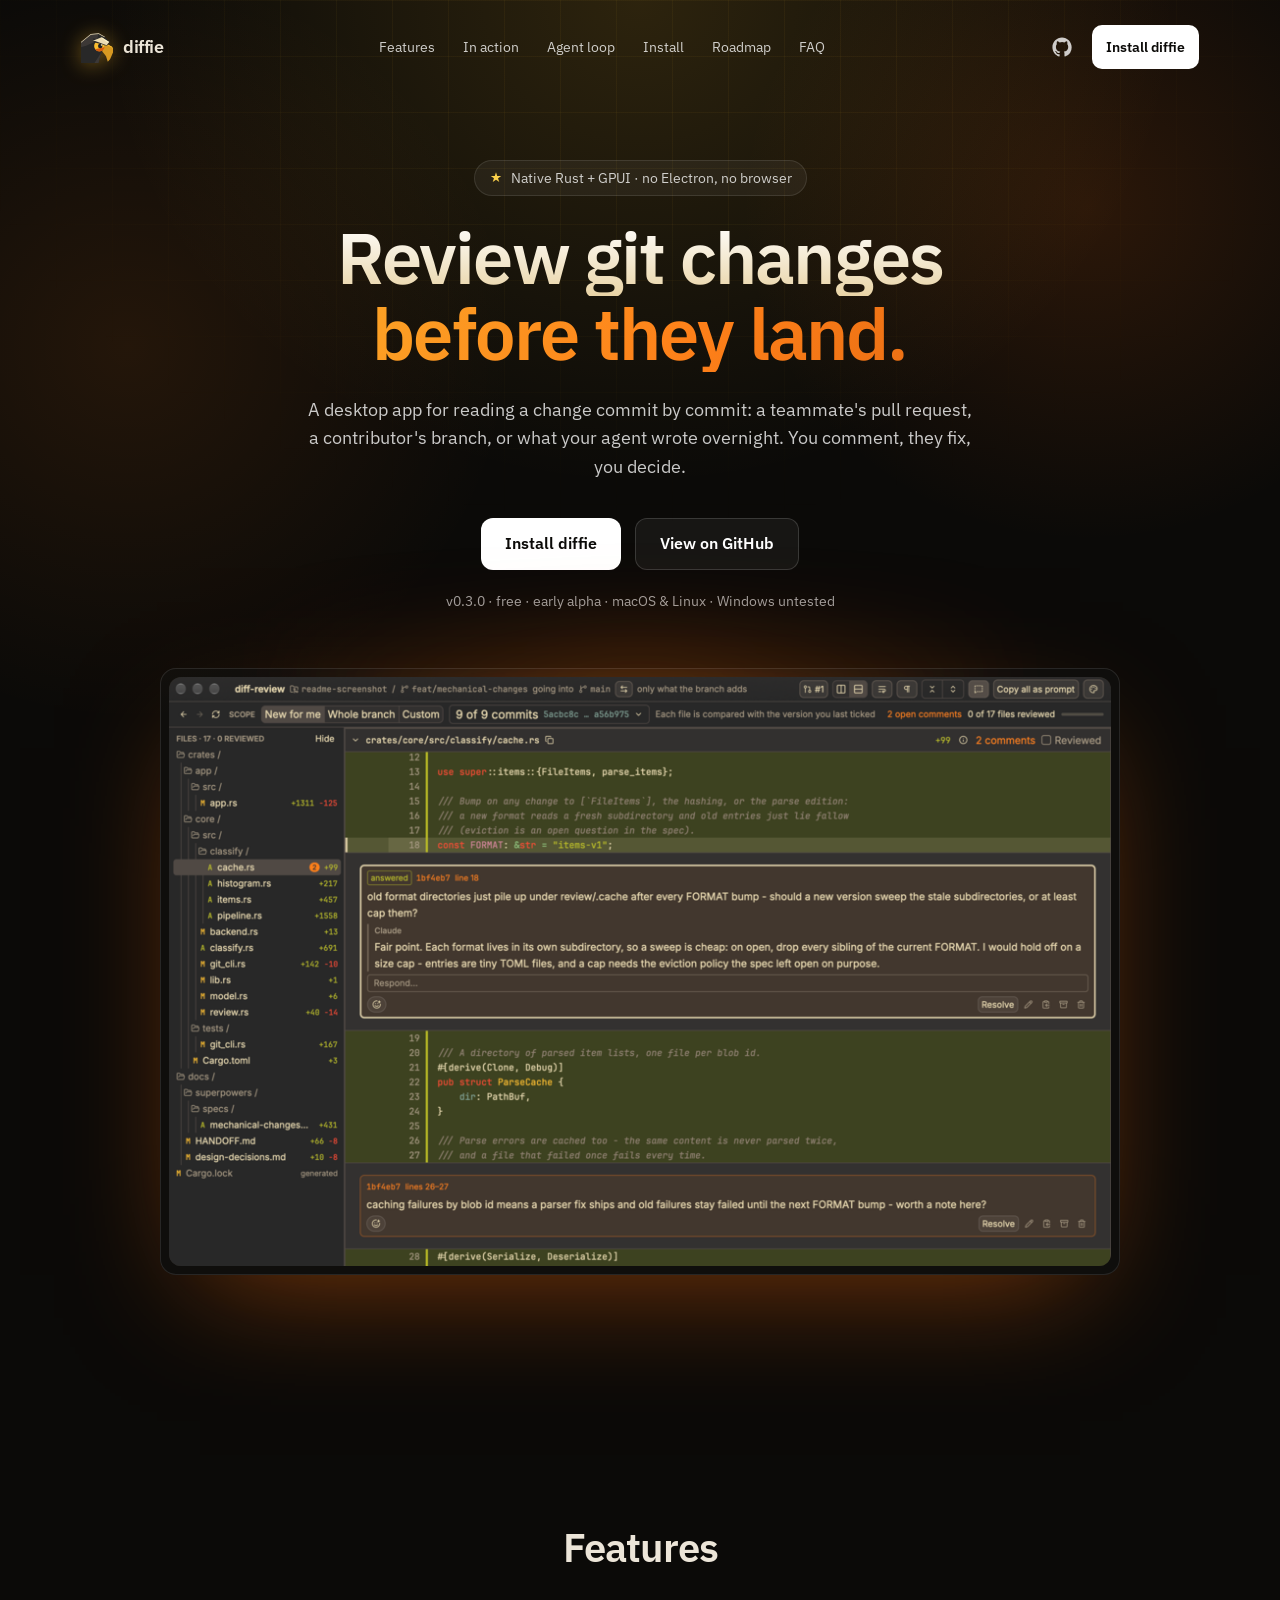
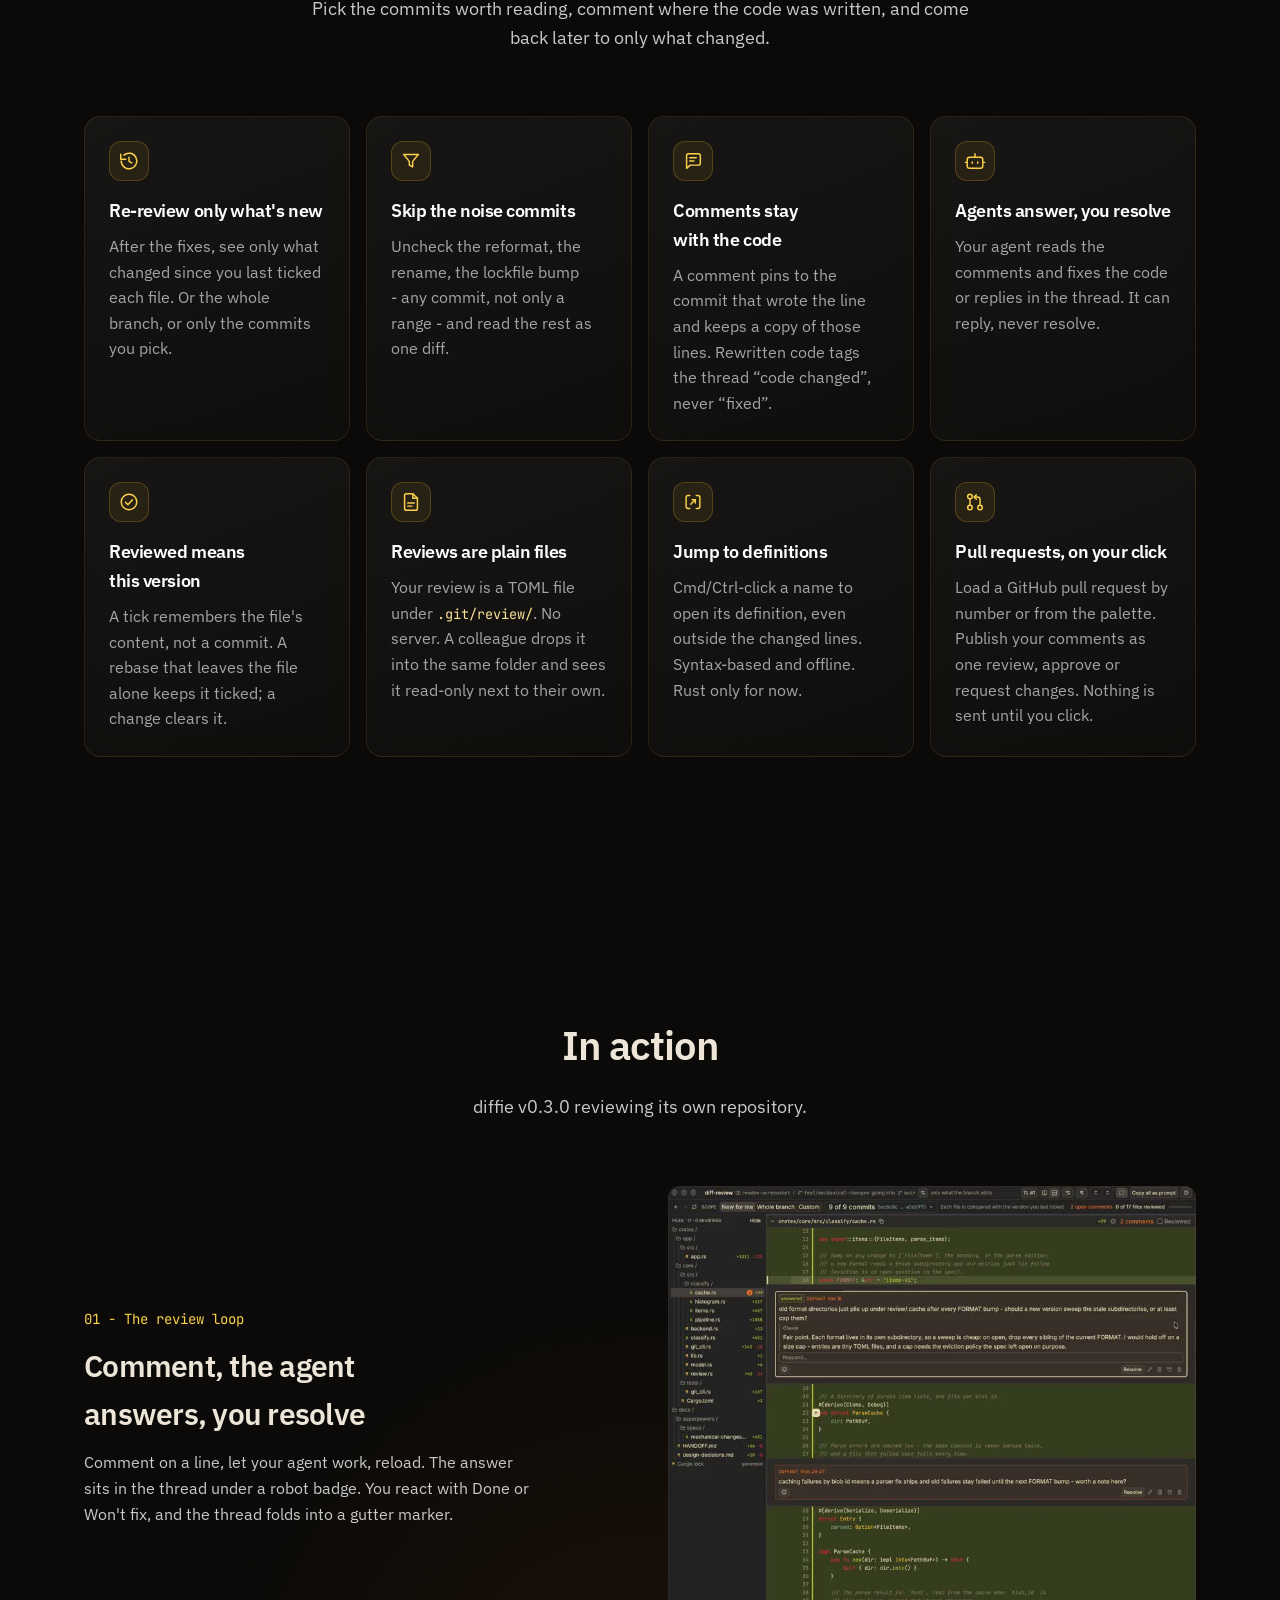
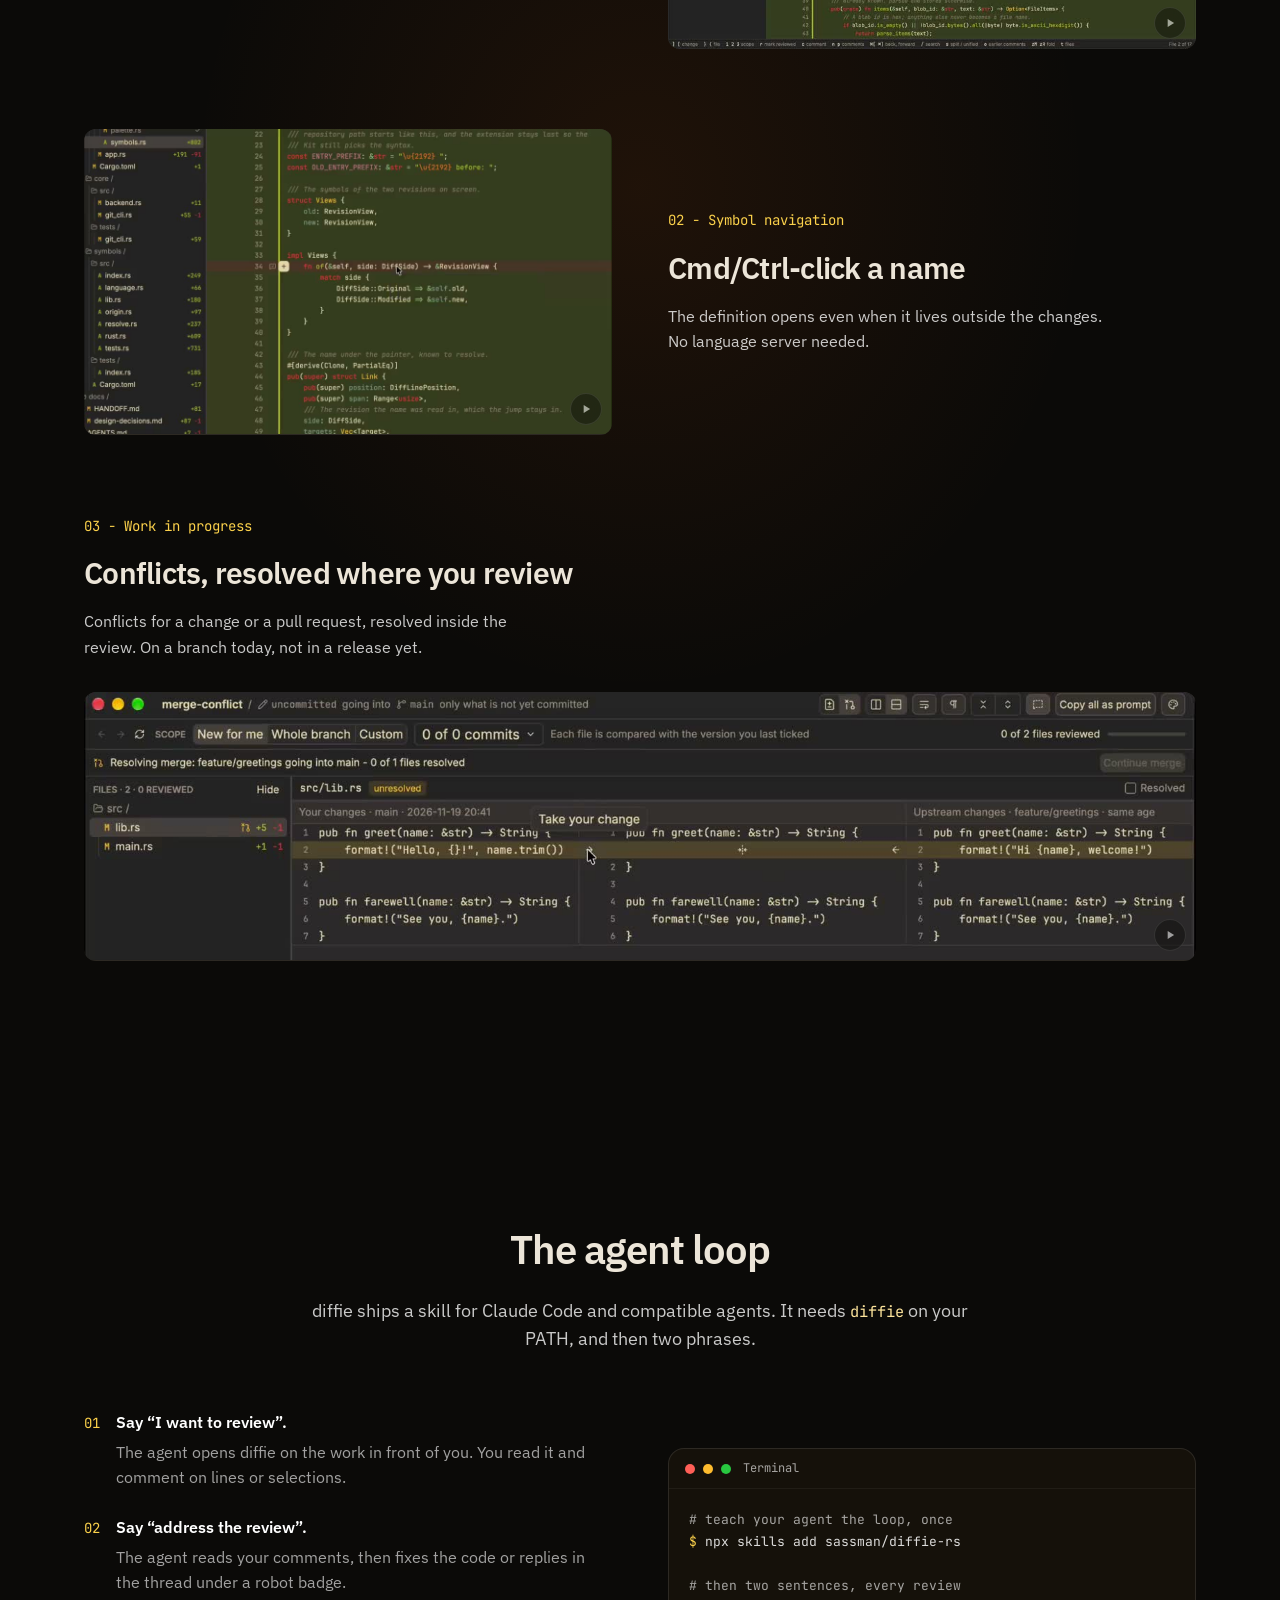
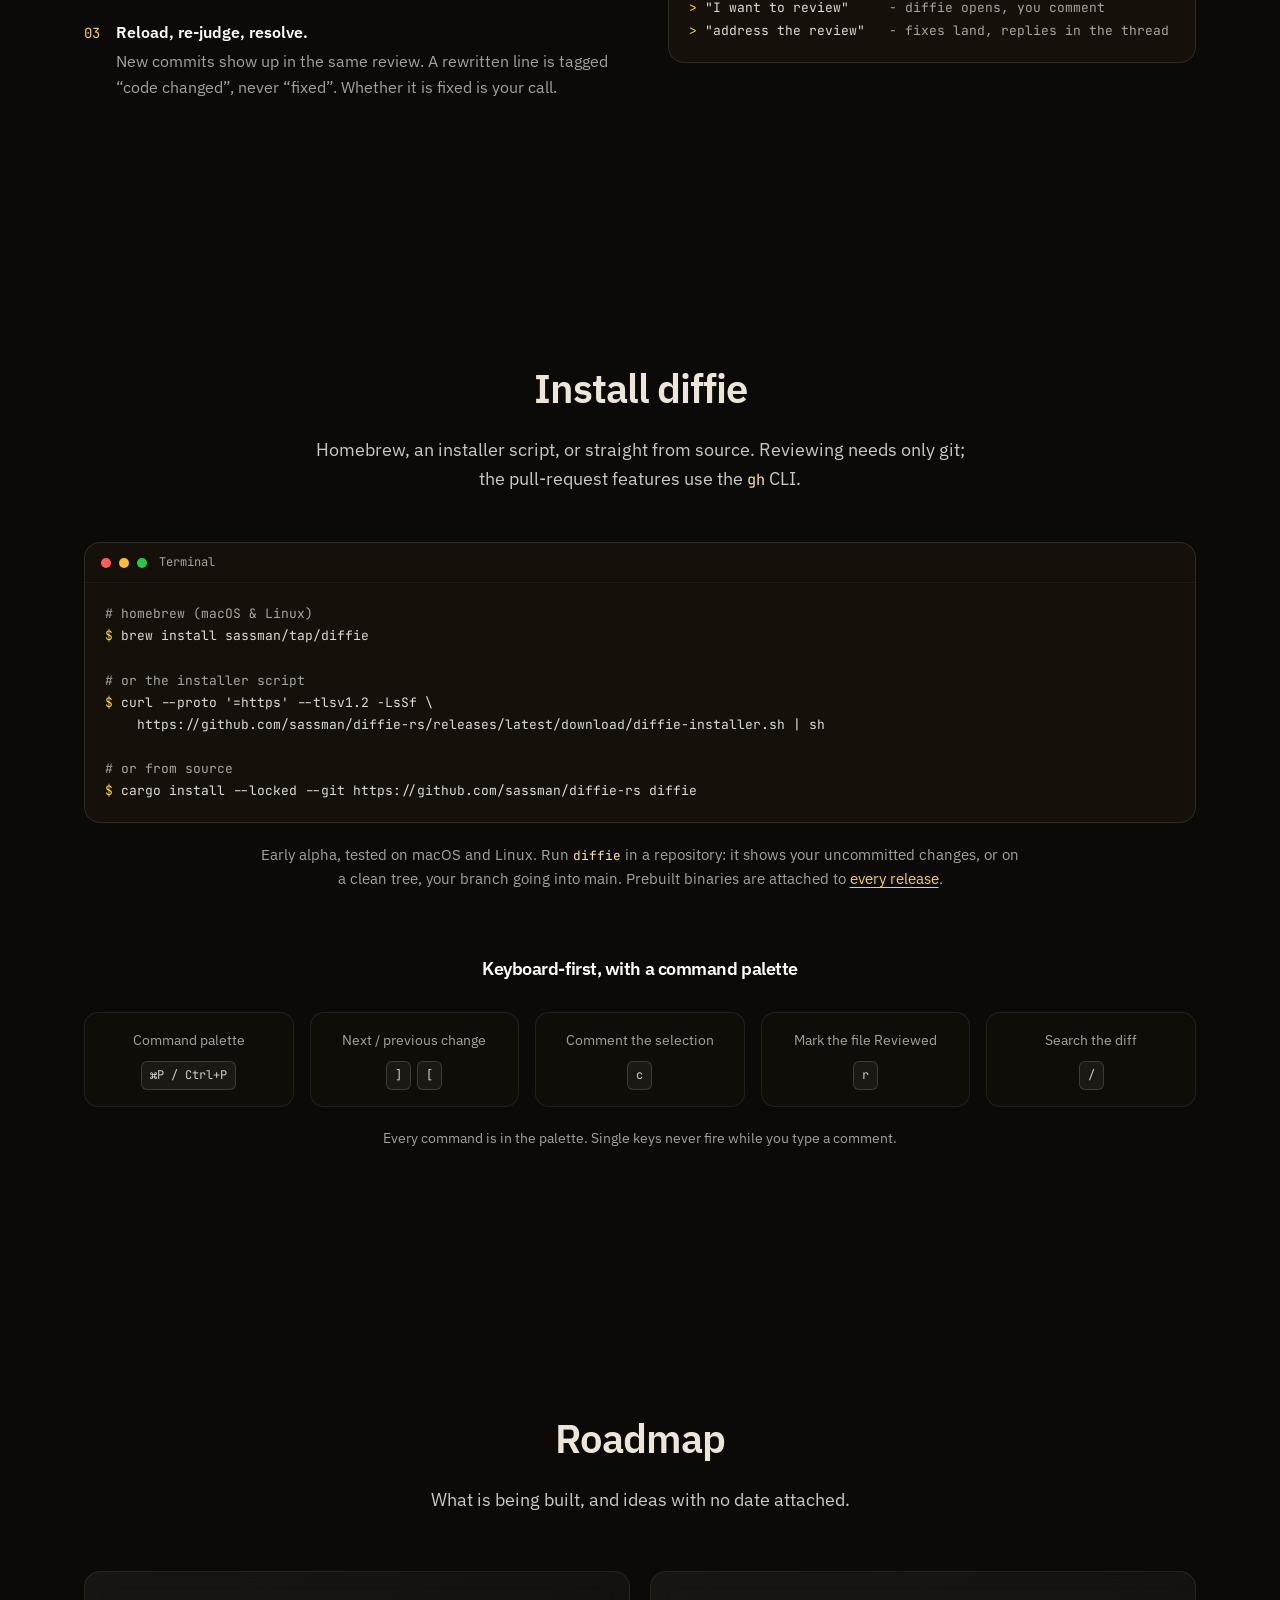
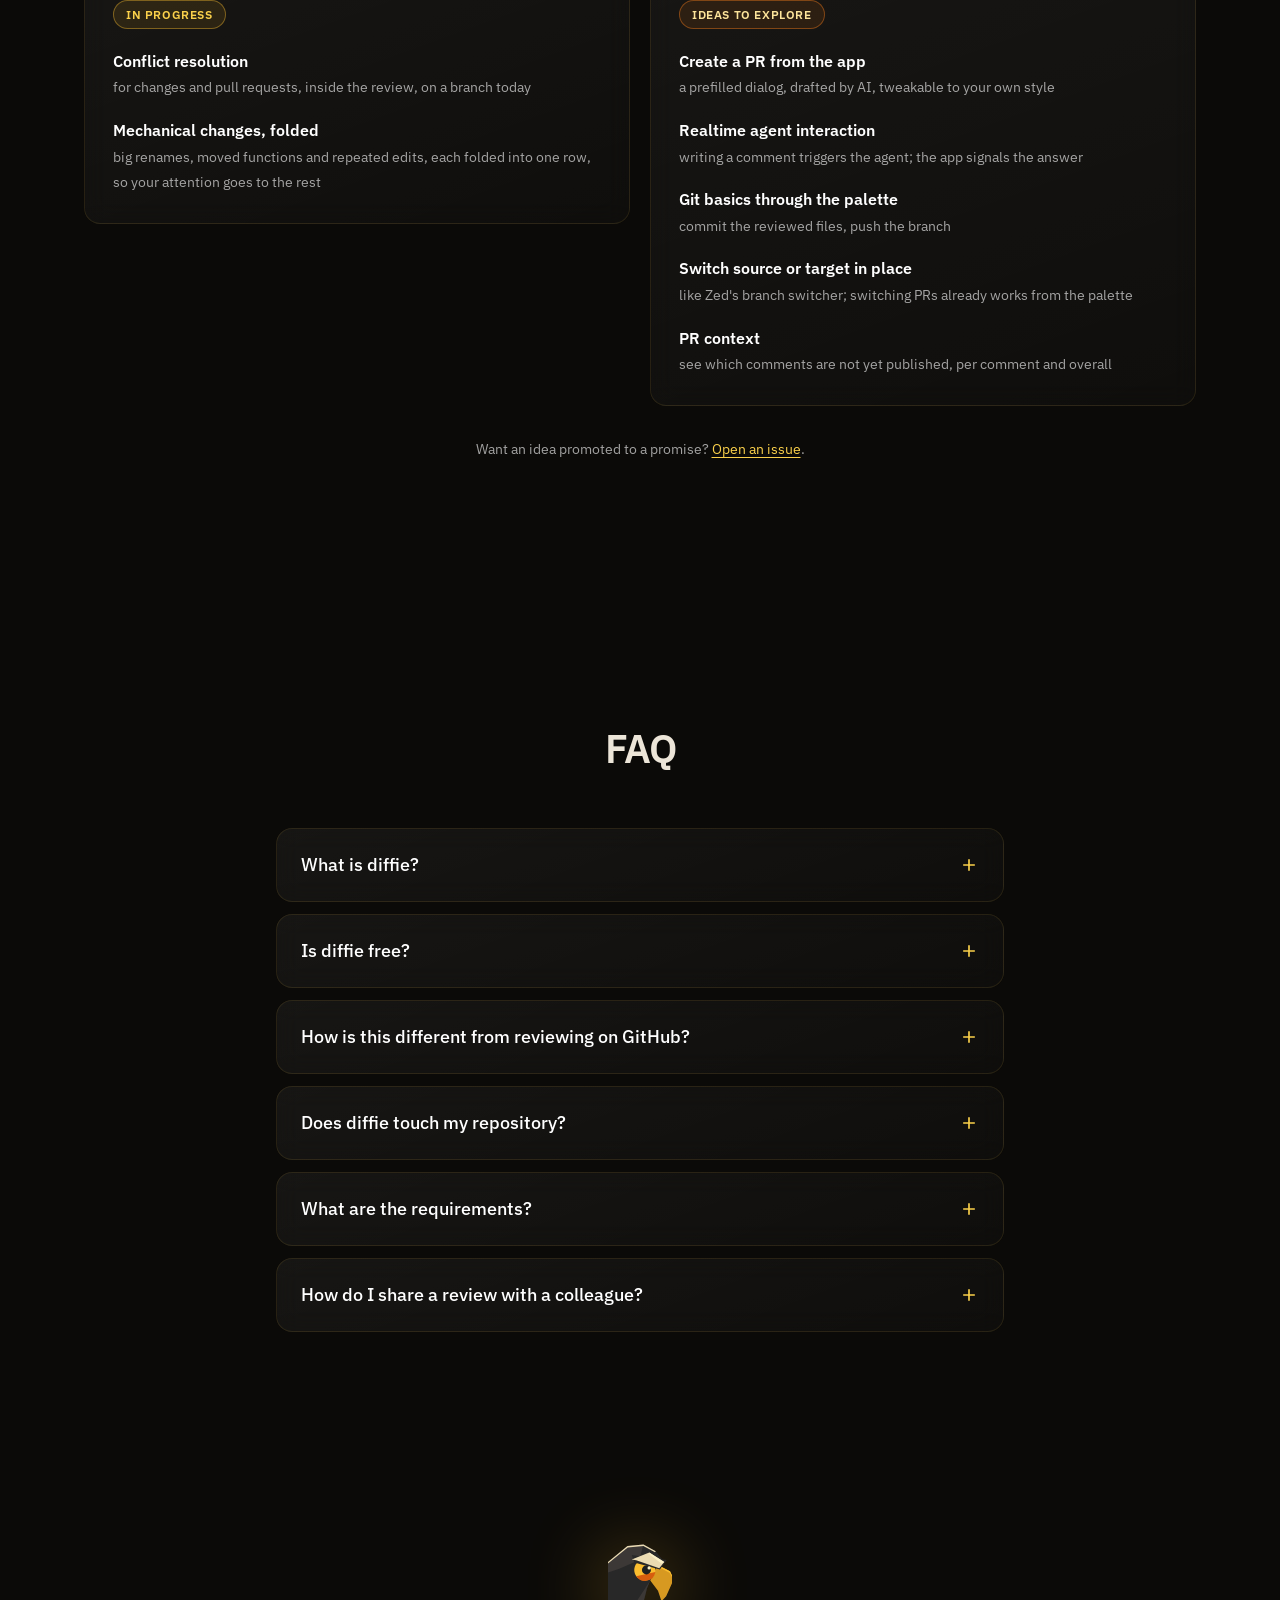
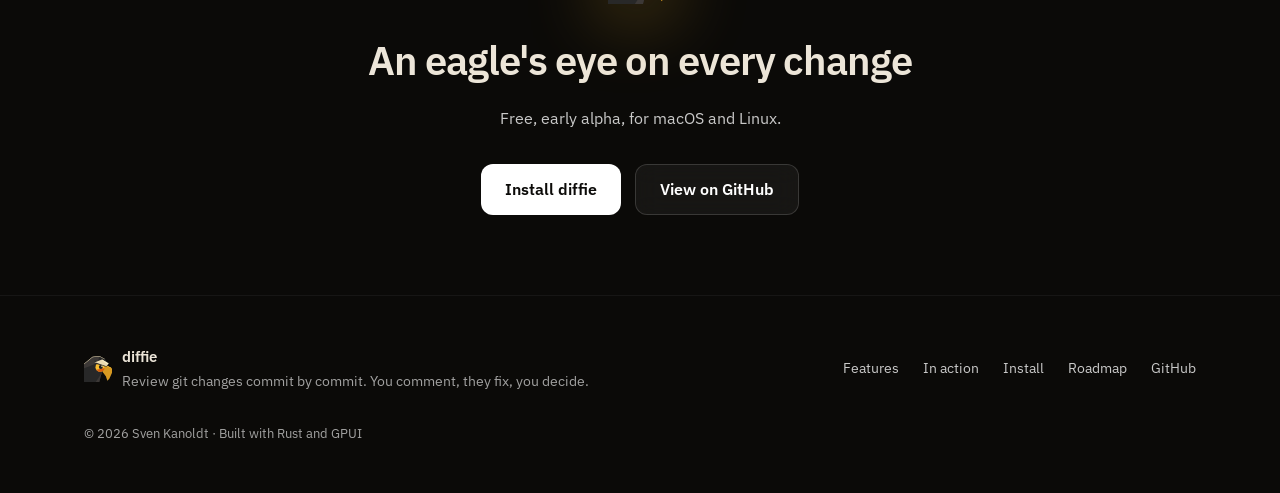
==== commit b3b512be: "docs: name the second promise, folding mechanical changes The classifier, the folds and the guided t" ====
--- a/website/index.html
+++ b/website/index.html
@@ -309,6 +309,9 @@
           <ul>
             <li><strong>Conflict resolution</strong>
                 <span>for changes and pull requests, inside the review, on a branch today</span></li>
+            <li><strong>Mechanical changes, folded</strong>
+                <span>big renames, moved functions and repeated edits, each folded into one
+                  row, so your attention goes to the rest</span></li>
           </ul>
         </div>
         <div class="road-col glass">
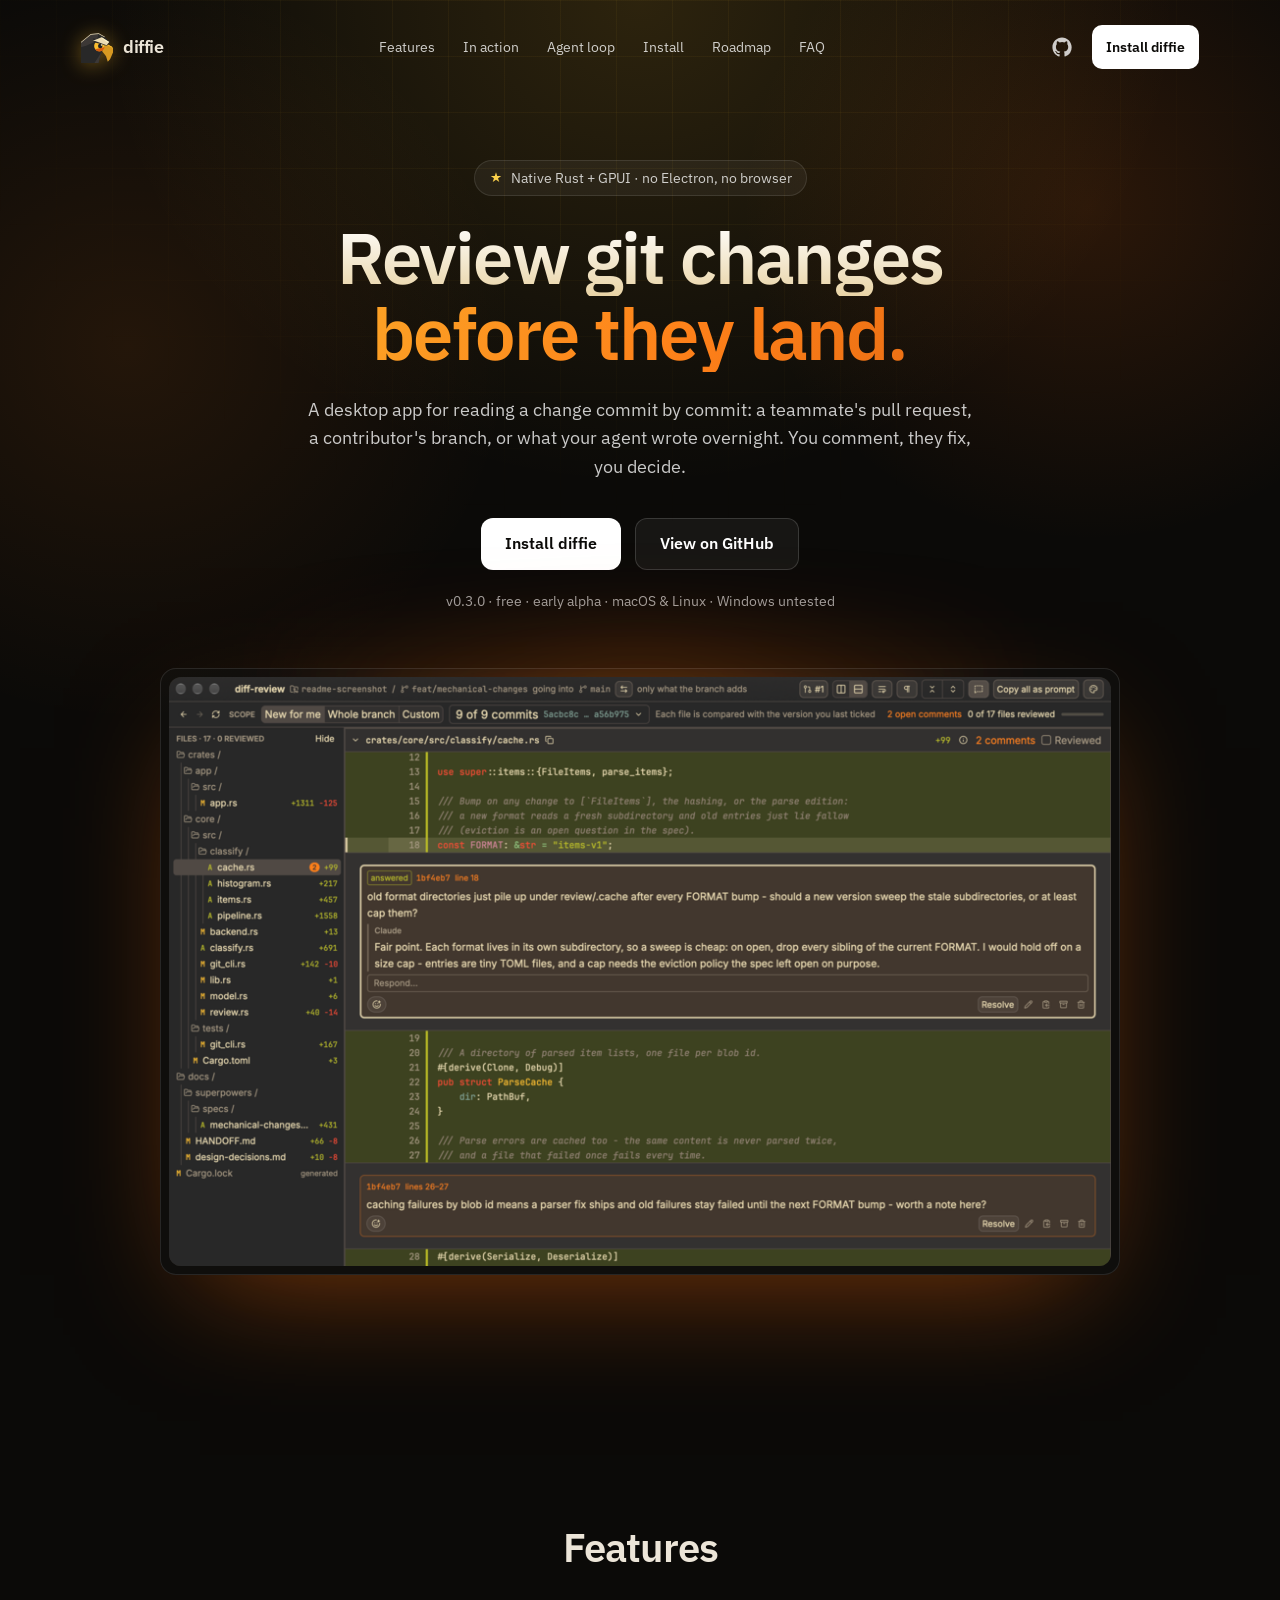
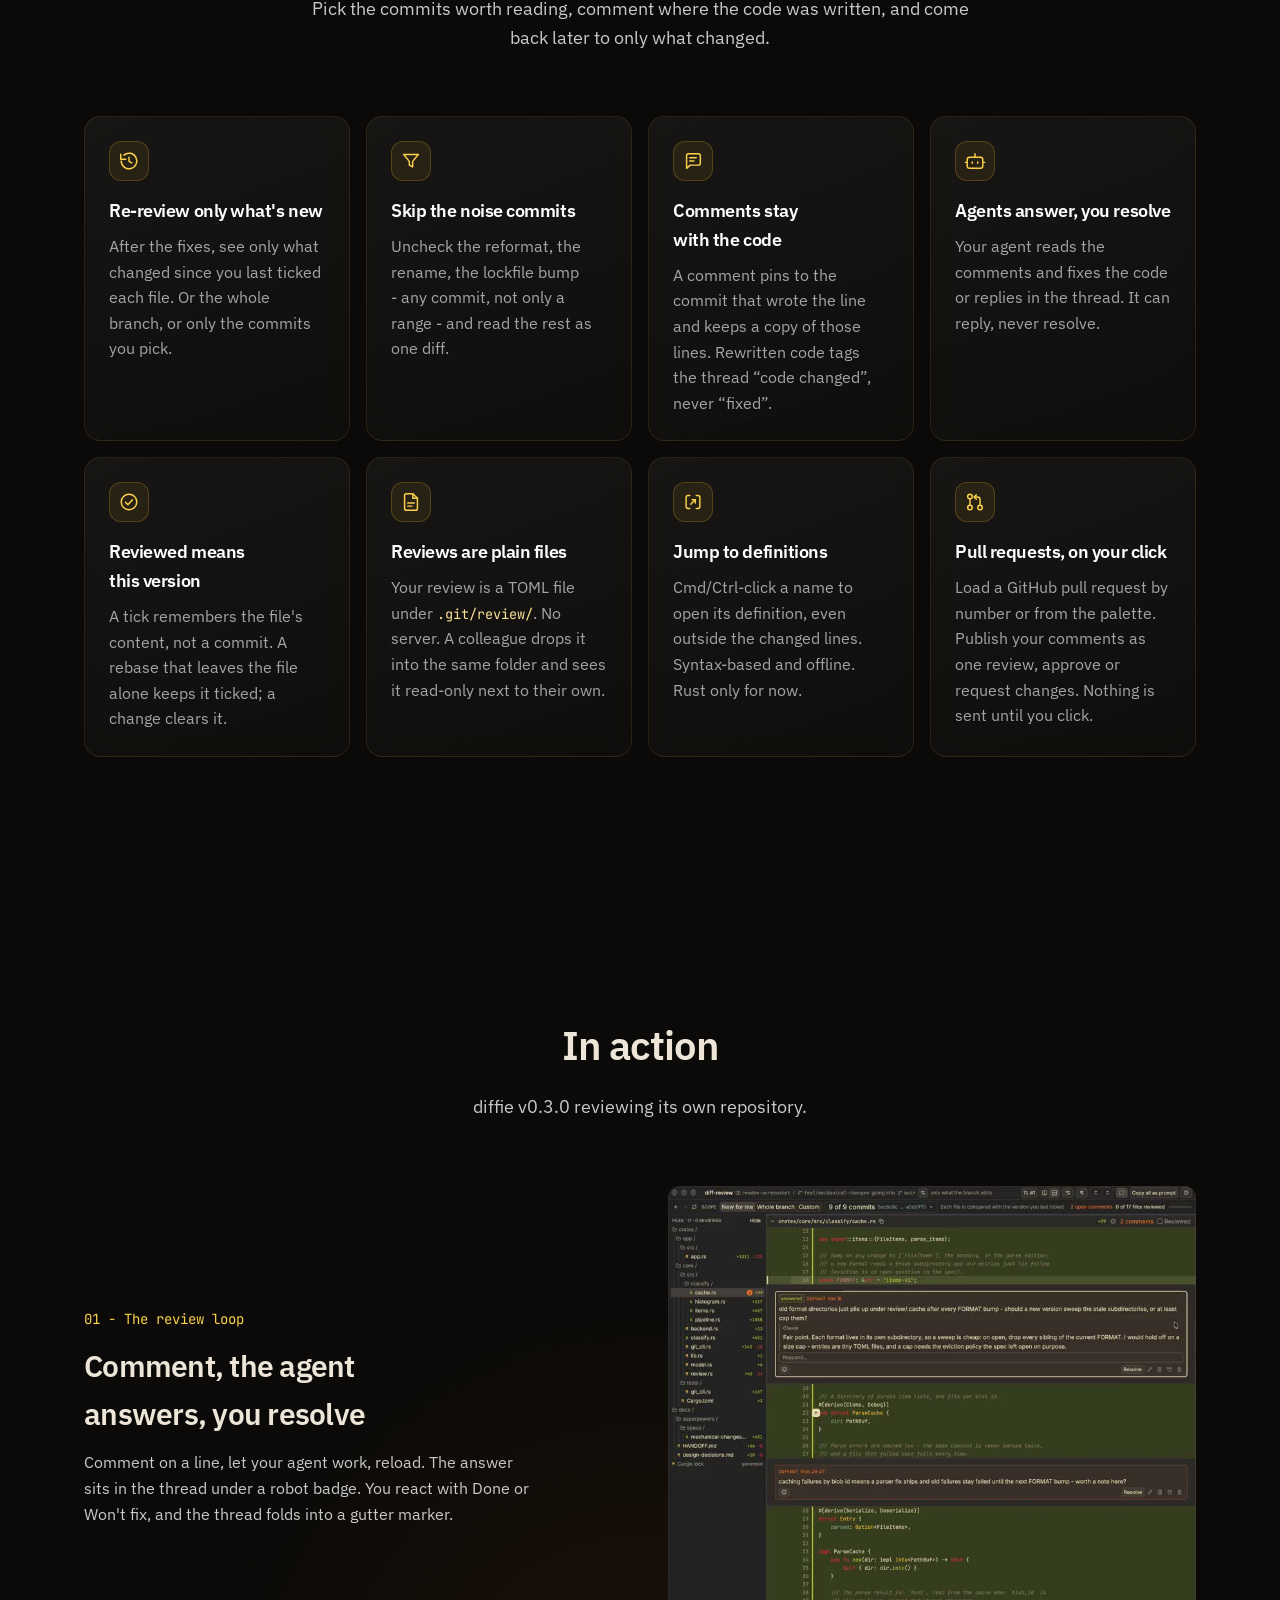
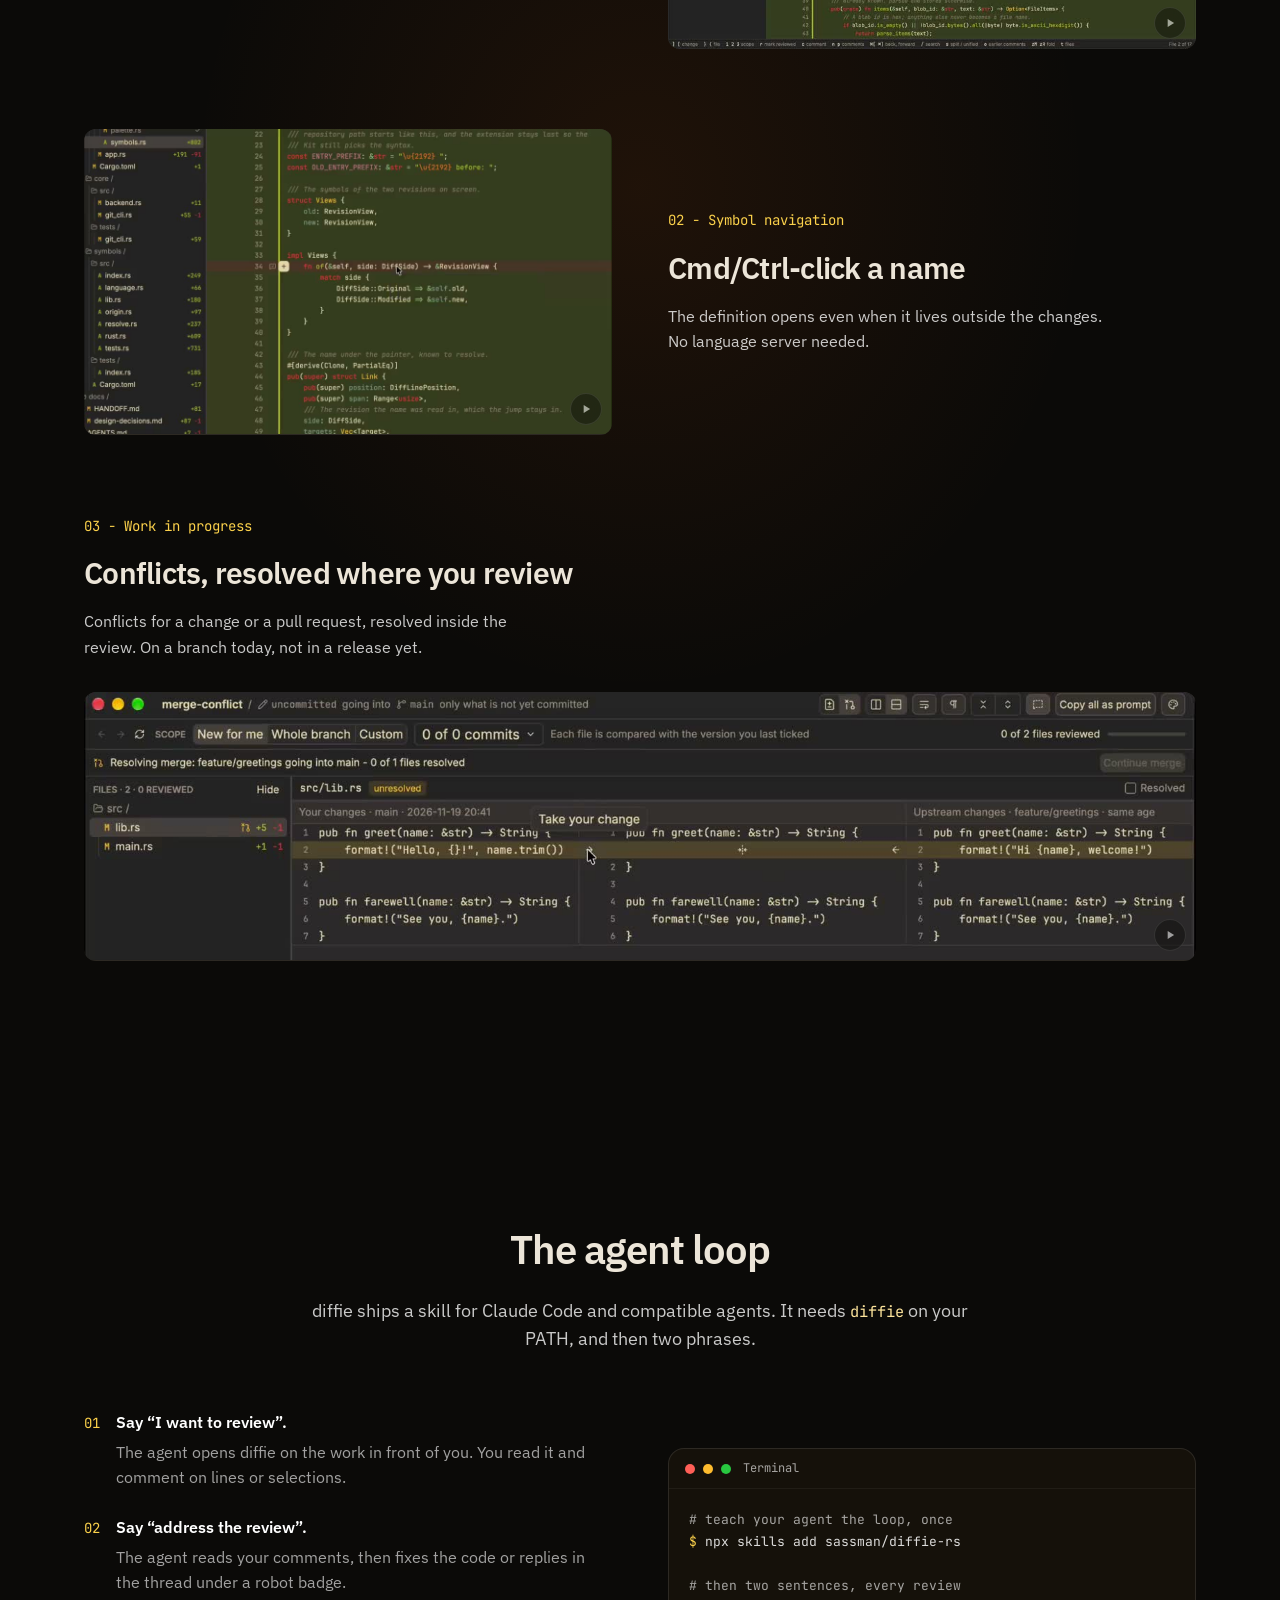
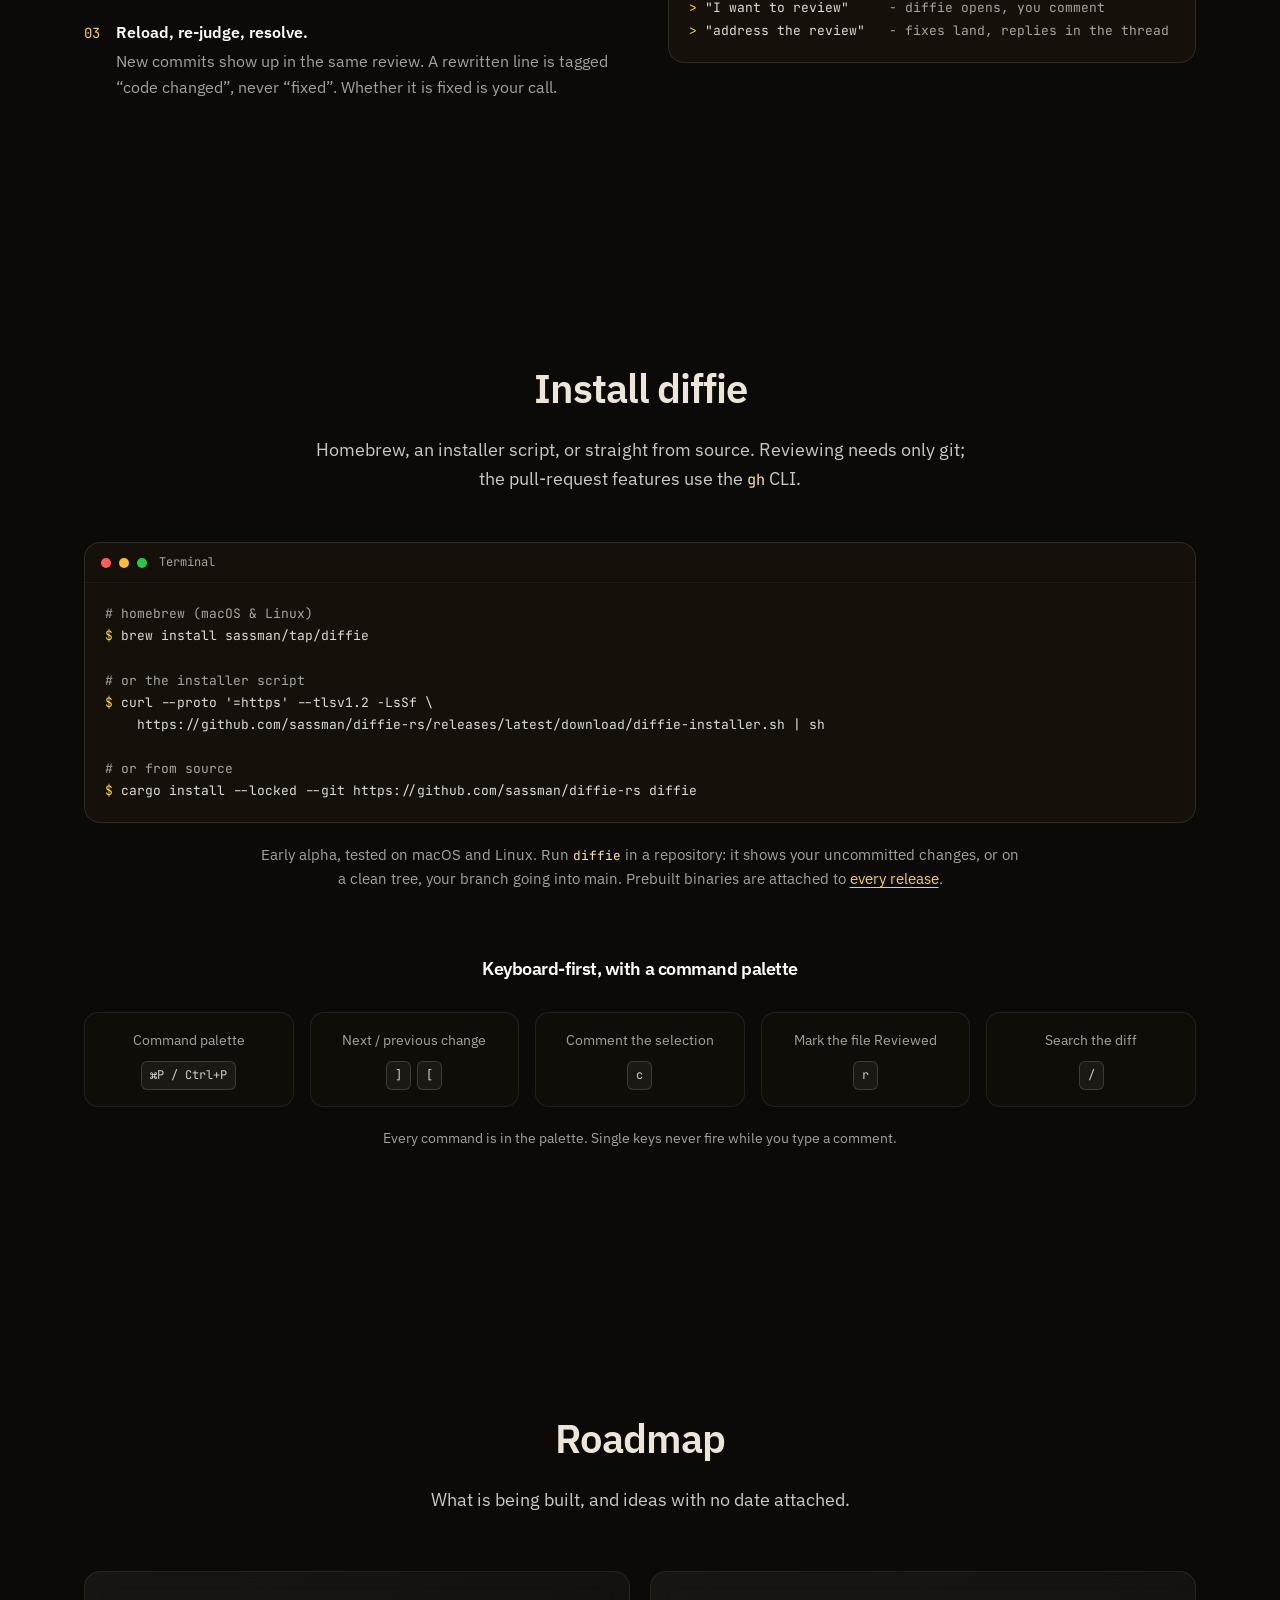
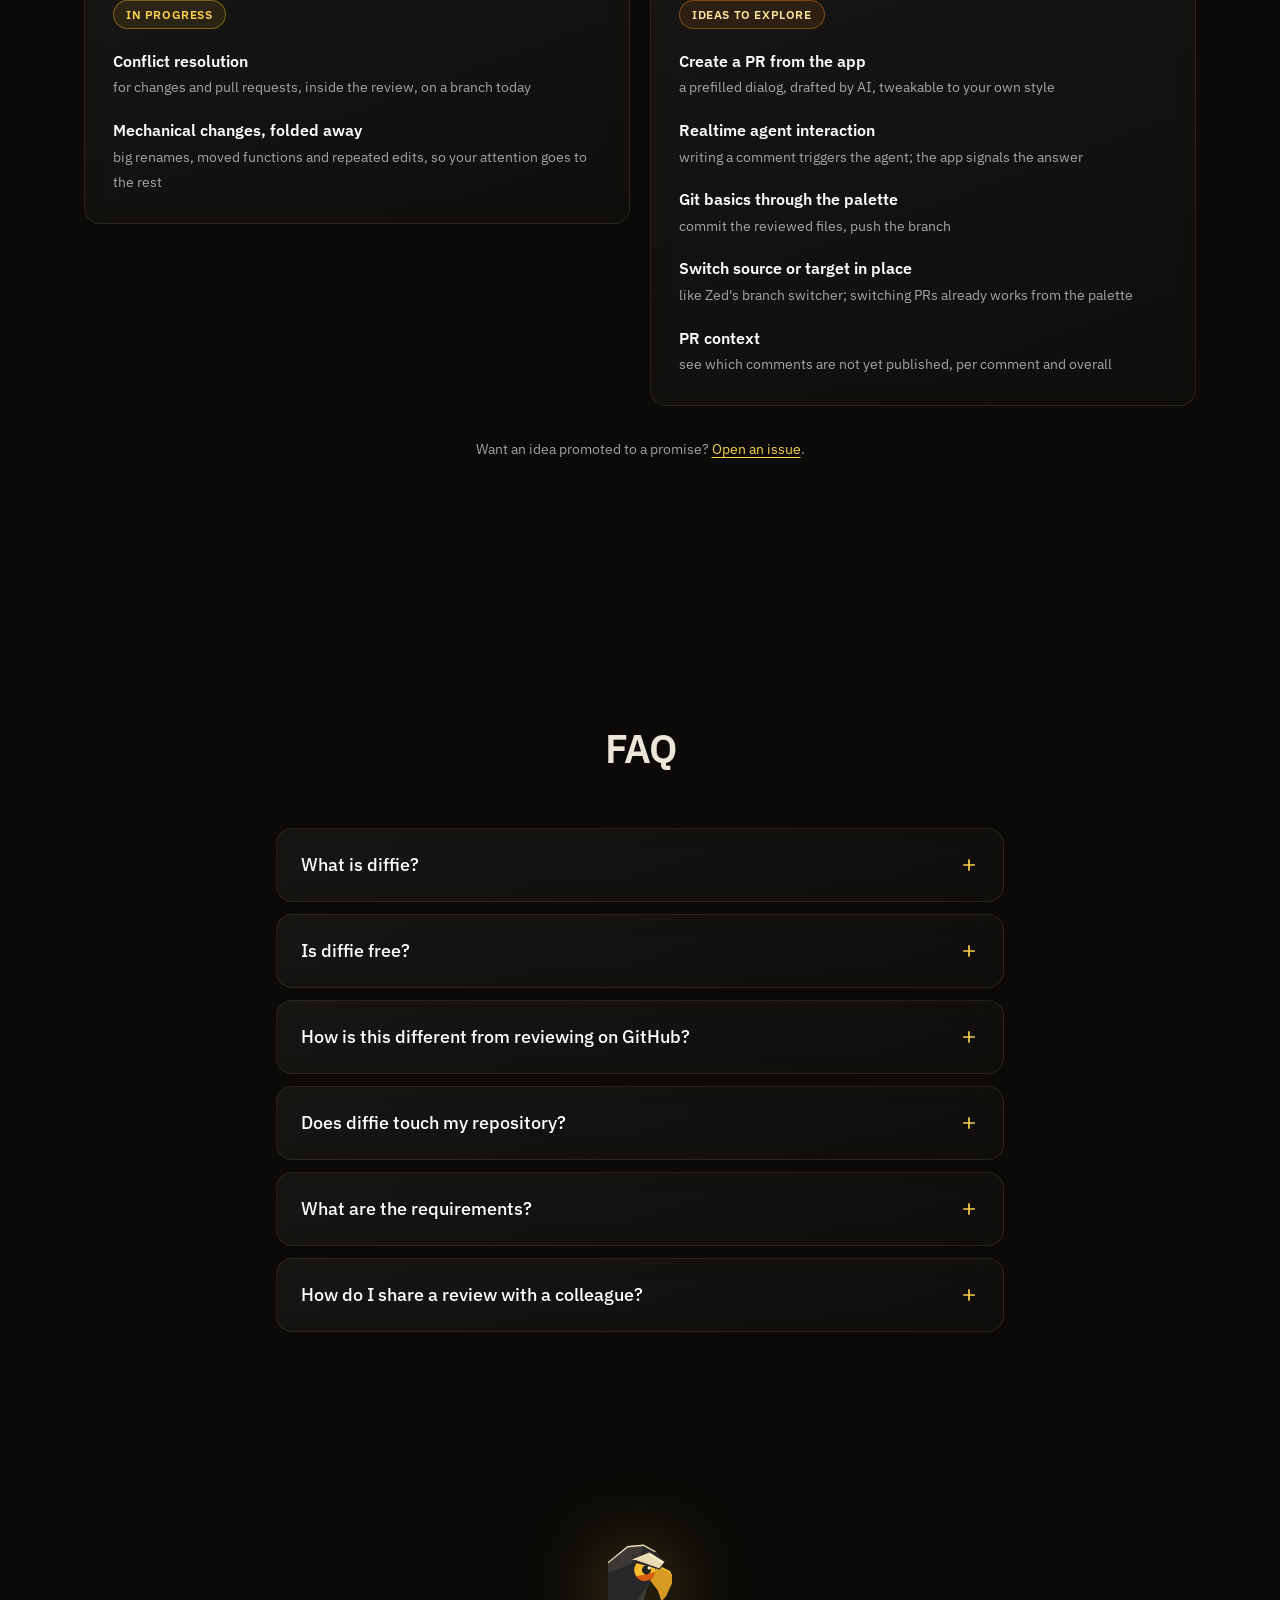
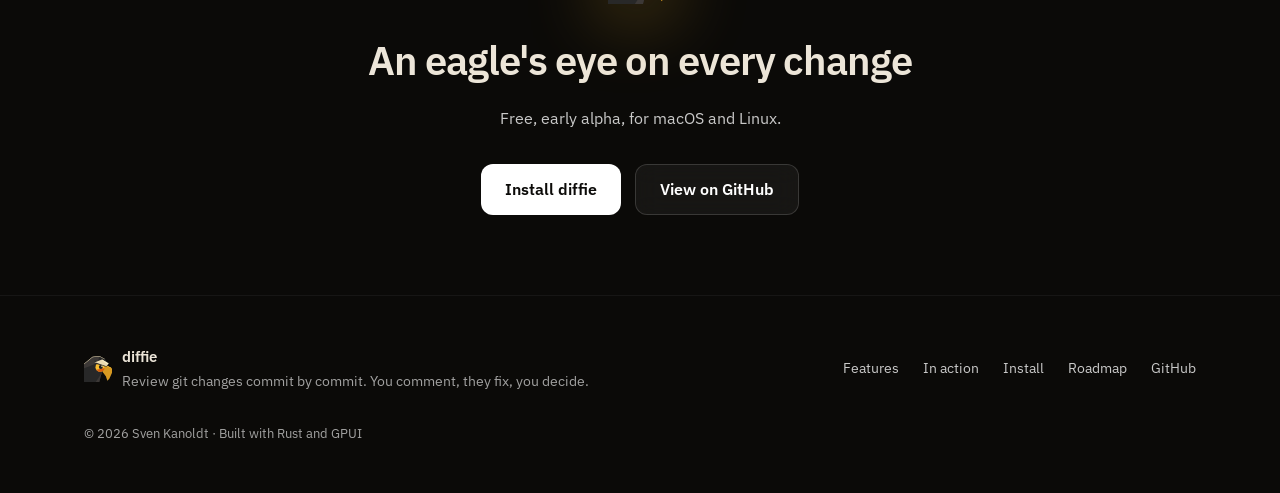
==== commit 14572217: "docs: promise the folding away, not the row it lands in Signed-off-by: Sven Kanoldt <sven@d34dl0ck.m" ====
--- a/website/index.html
+++ b/website/index.html
@@ -309,9 +309,9 @@
           <ul>
             <li><strong>Conflict resolution</strong>
                 <span>for changes and pull requests, inside the review, on a branch today</span></li>
-            <li><strong>Mechanical changes, folded</strong>
-                <span>big renames, moved functions and repeated edits, each folded into one
-                  row, so your attention goes to the rest</span></li>
+            <li><strong>Mechanical changes, folded away</strong>
+                <span>big renames, moved functions and repeated edits, so your attention
+                  goes to the rest</span></li>
           </ul>
         </div>
         <div class="road-col glass">
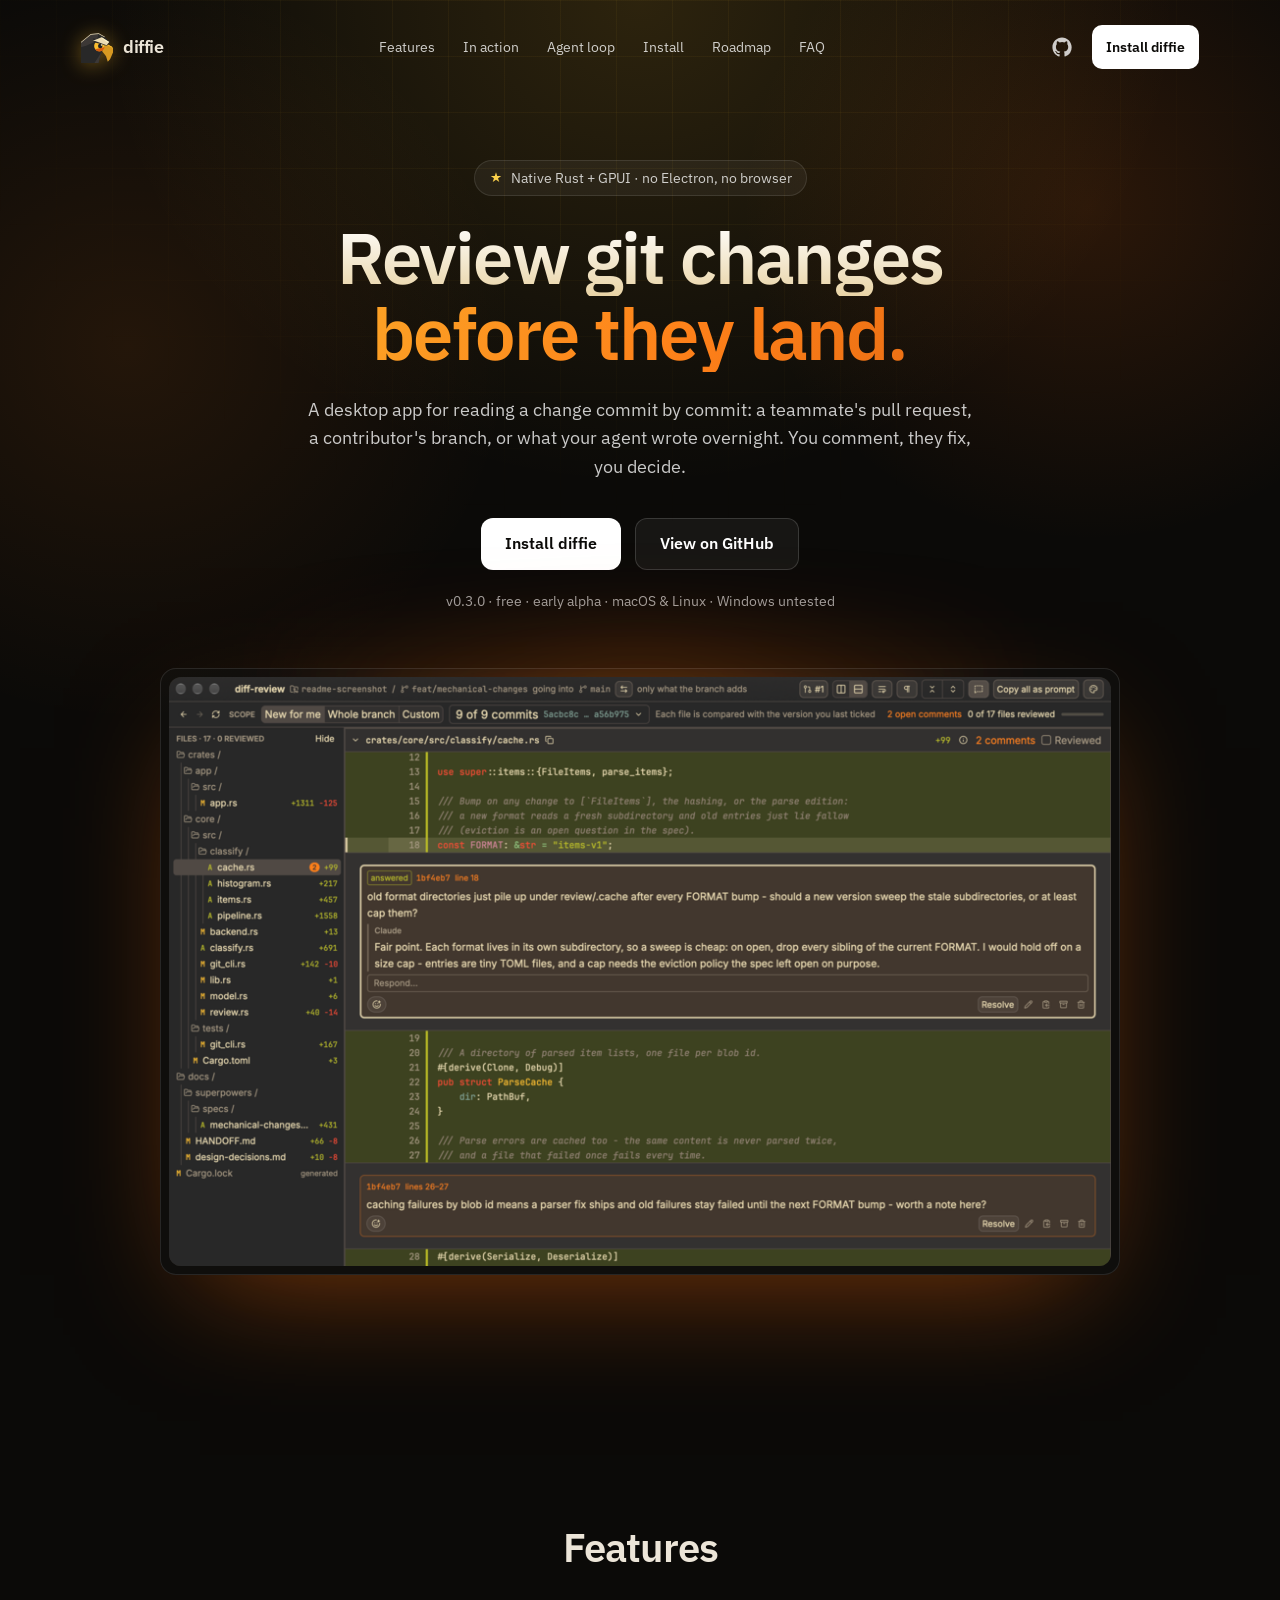
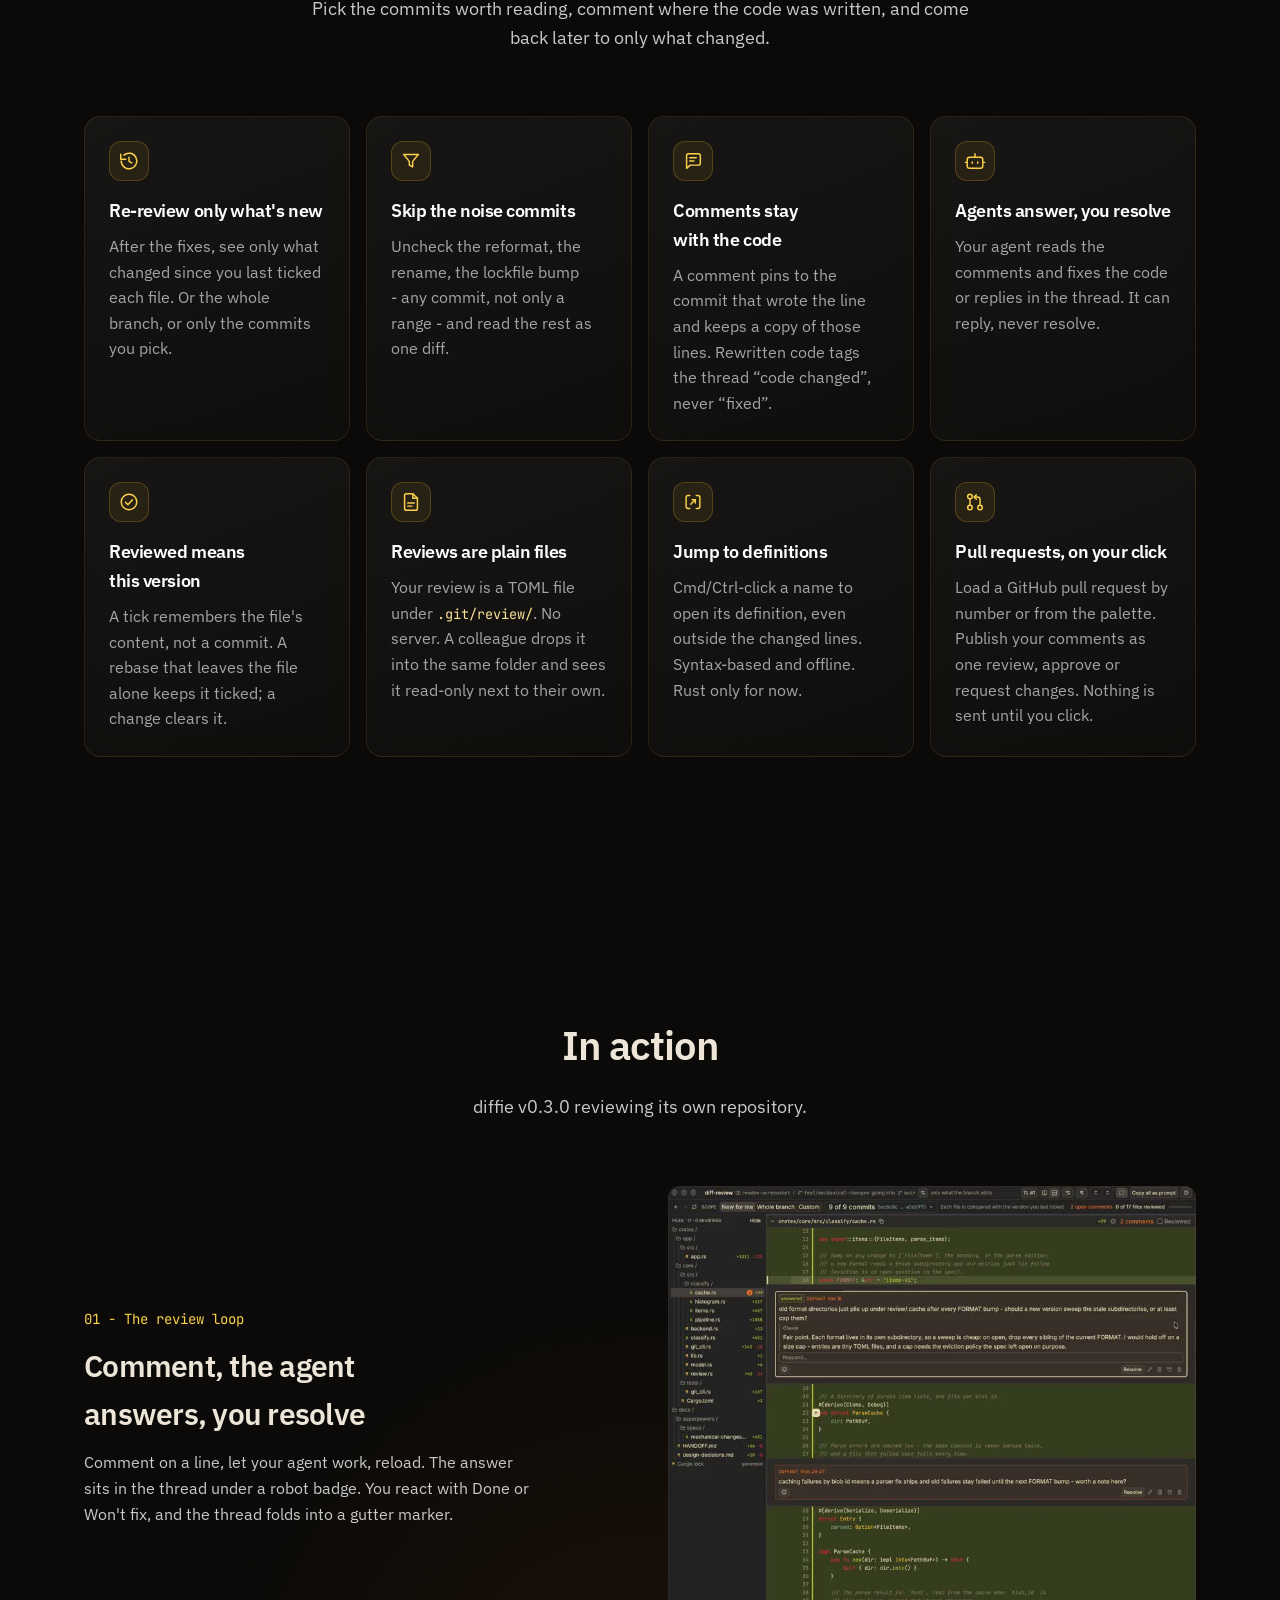
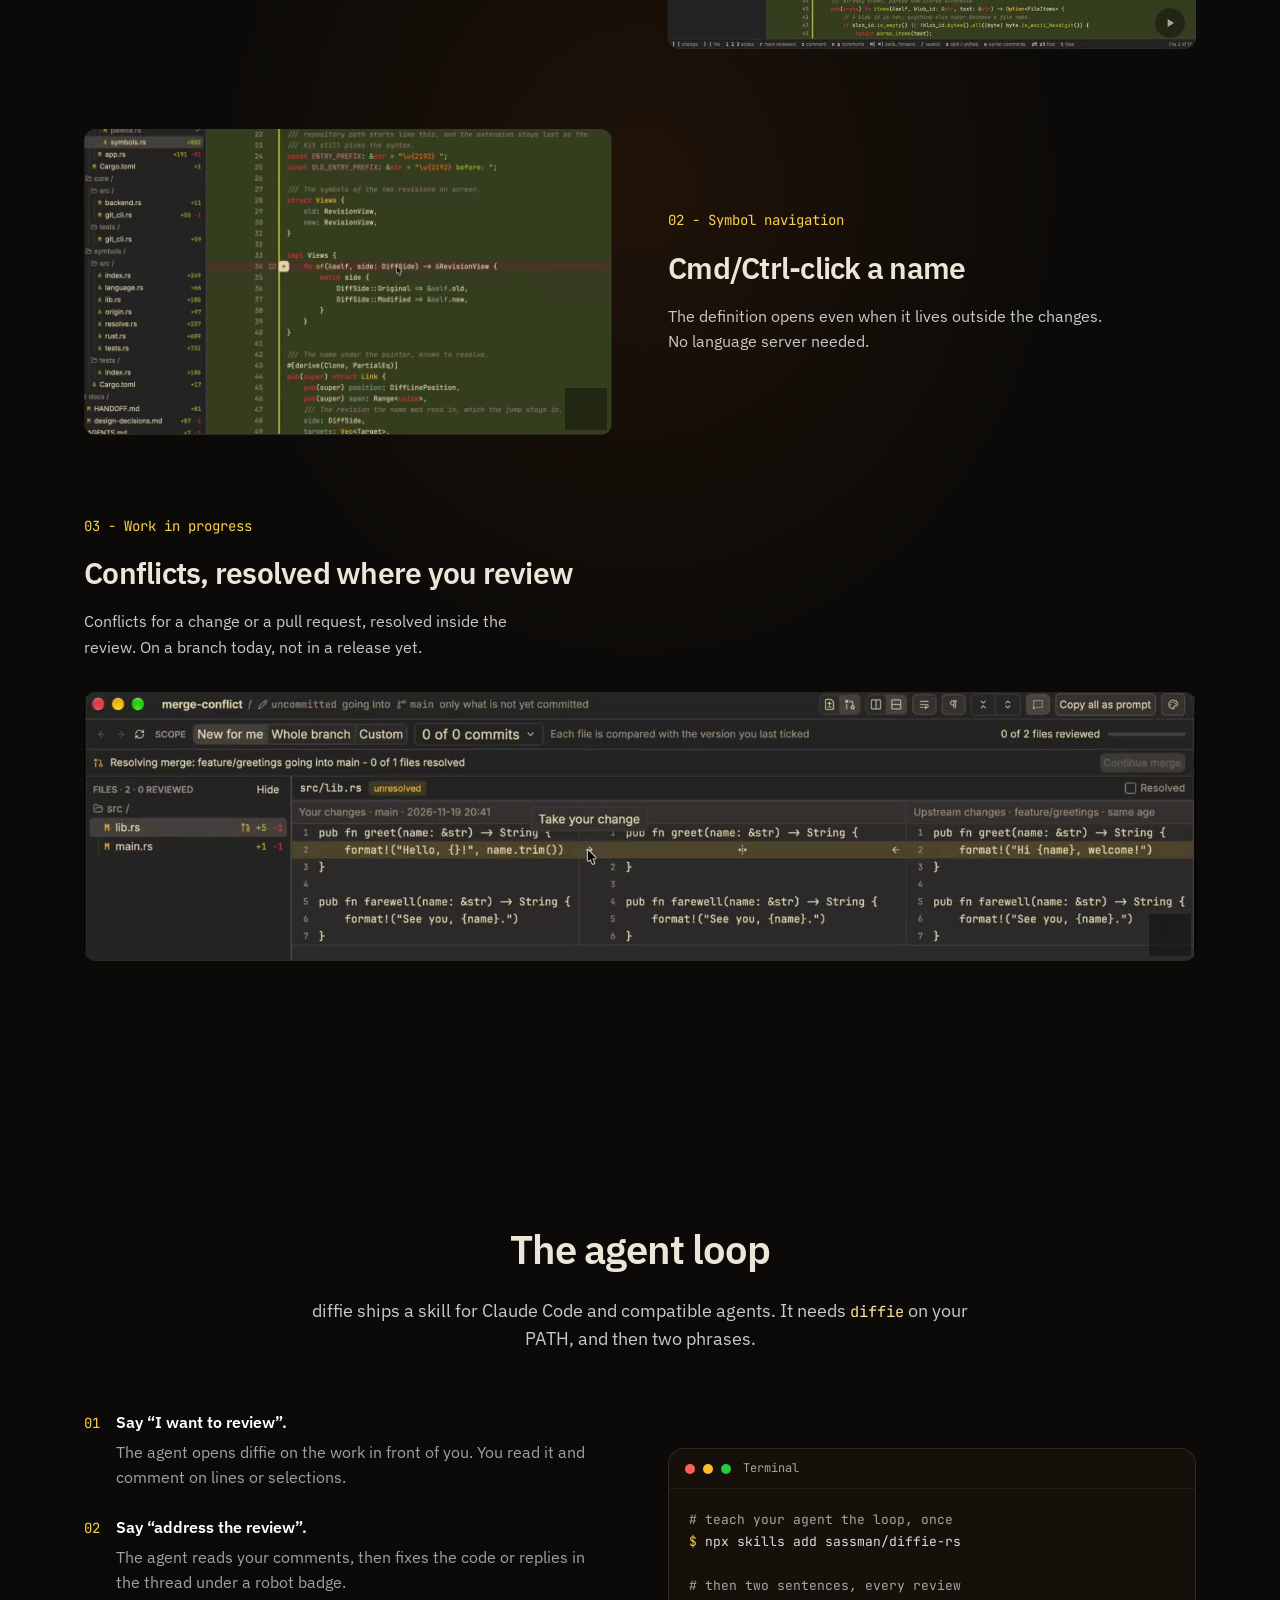
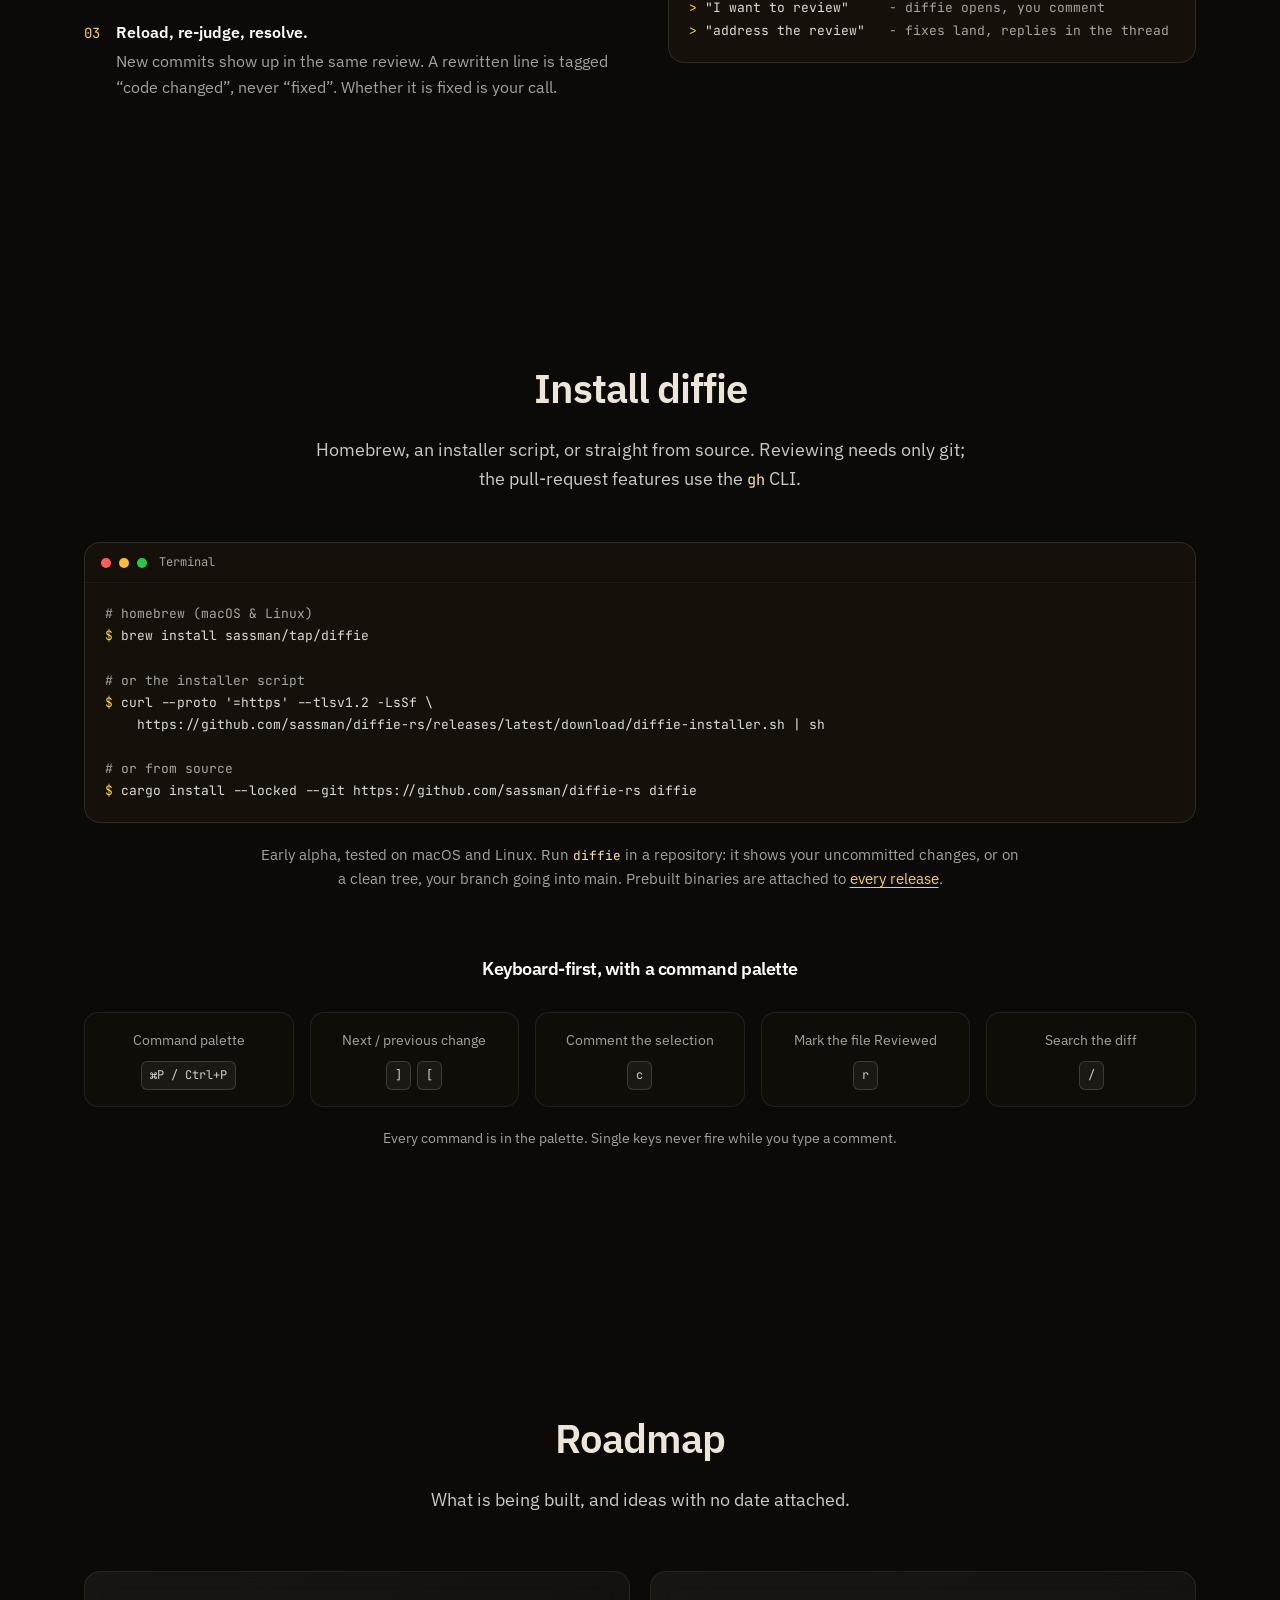
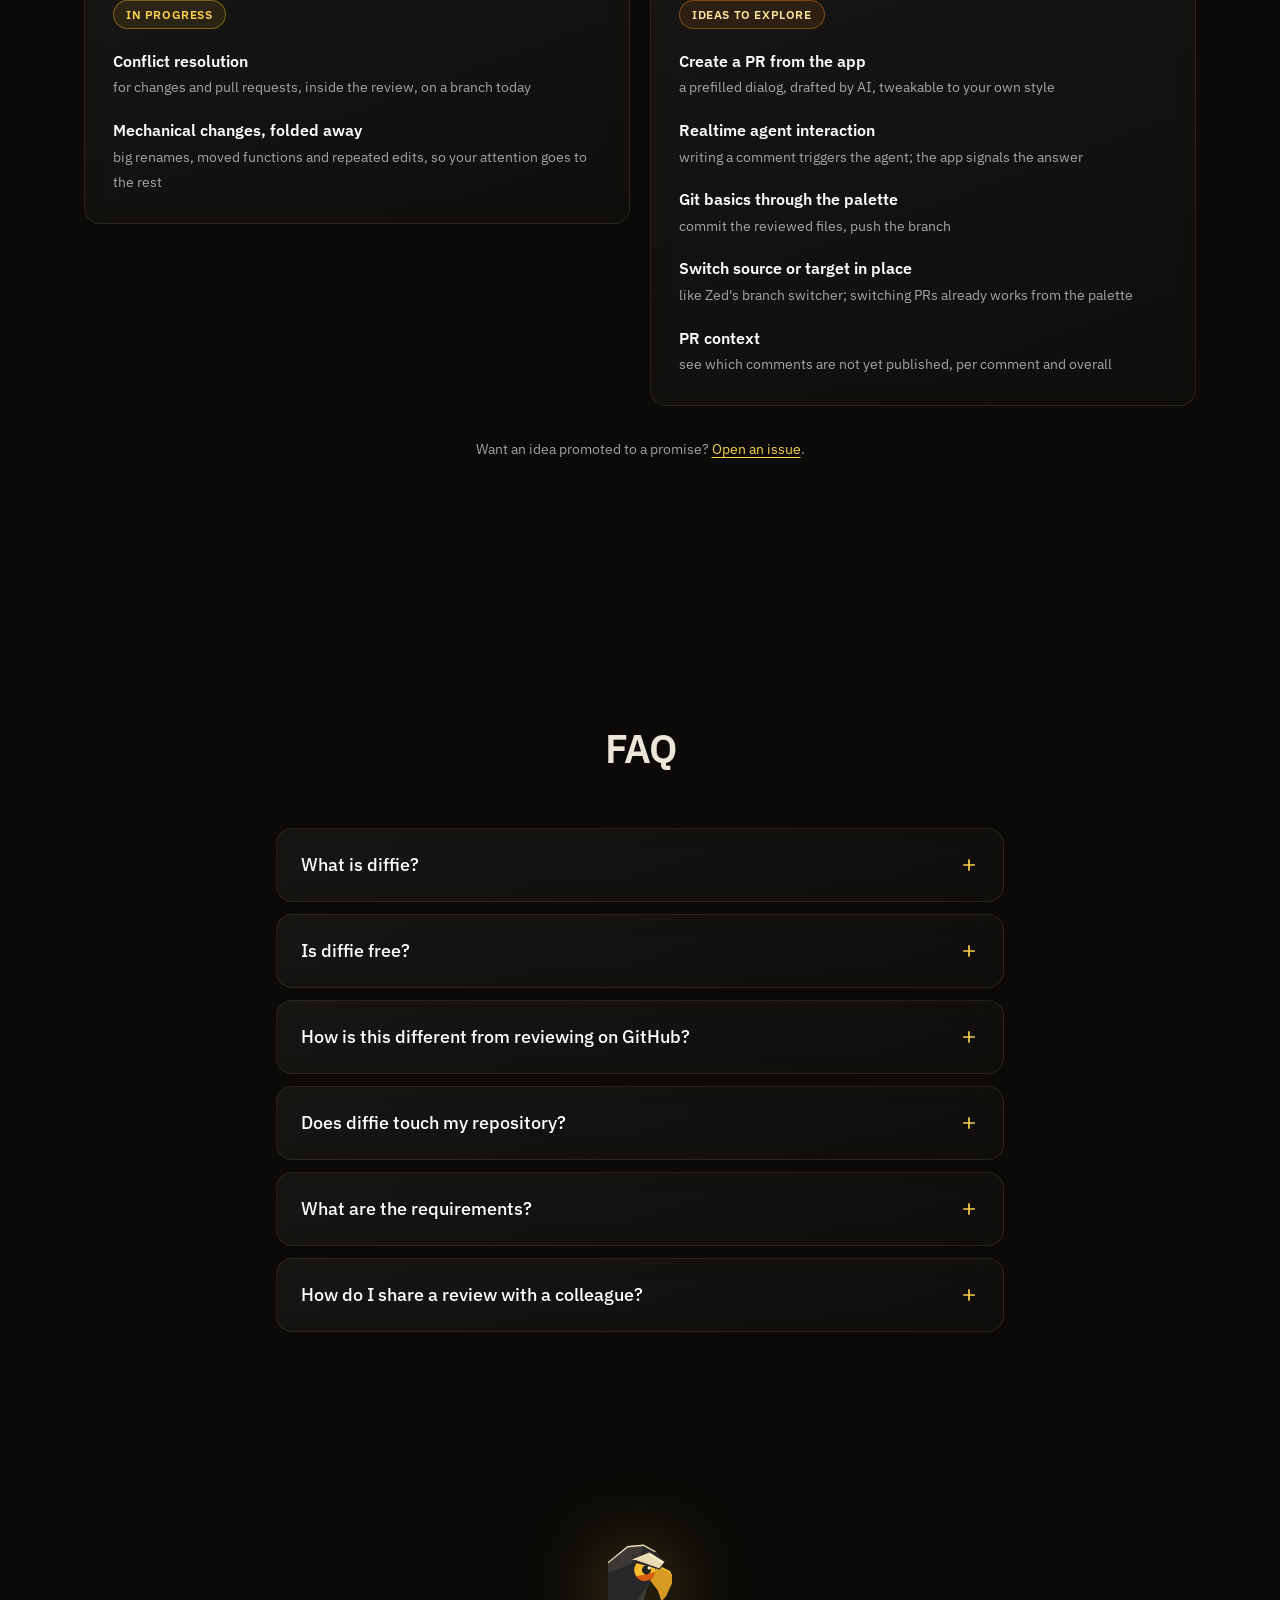
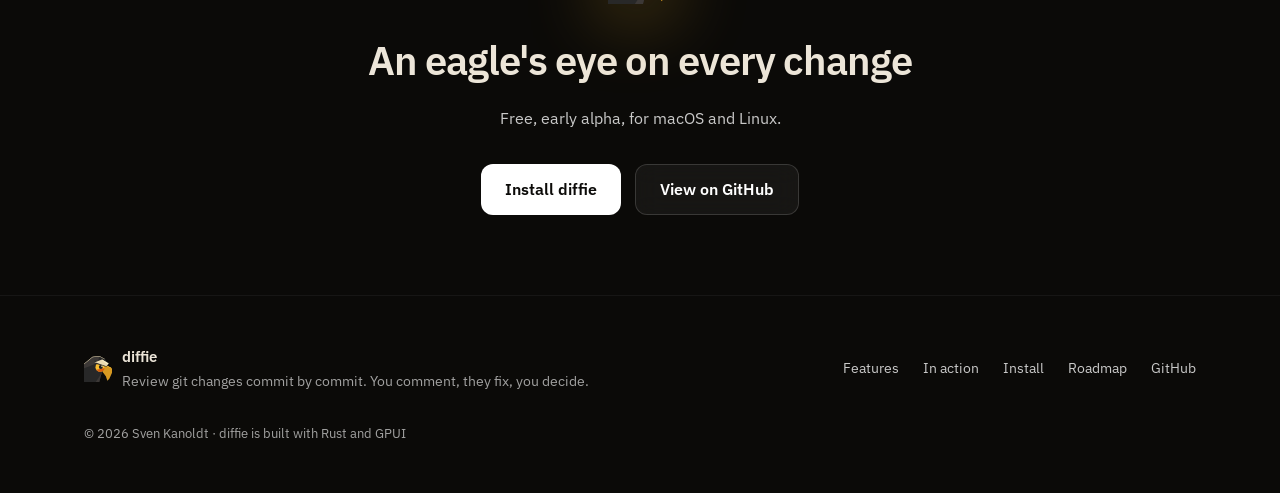
==== commit ada945a6: "docs: name diffie as the thing built with Rust and GPUI Signed-off-by: Sven Kanoldt <sven@d34dl0ck.m" ====
--- a/website/index.html
+++ b/website/index.html
@@ -437,7 +437,7 @@
         <a href="https://github.com/sassman/diffie-rs">GitHub</a>
       </div>
     </div>
-    <p class="foot-copy">&copy; 2026 Sven Kanoldt &middot; Built with Rust and GPUI</p>
+    <p class="foot-copy">&copy; 2026 Sven Kanoldt &middot; diffie is built with Rust and GPUI</p>
   </div>
 </footer>
 
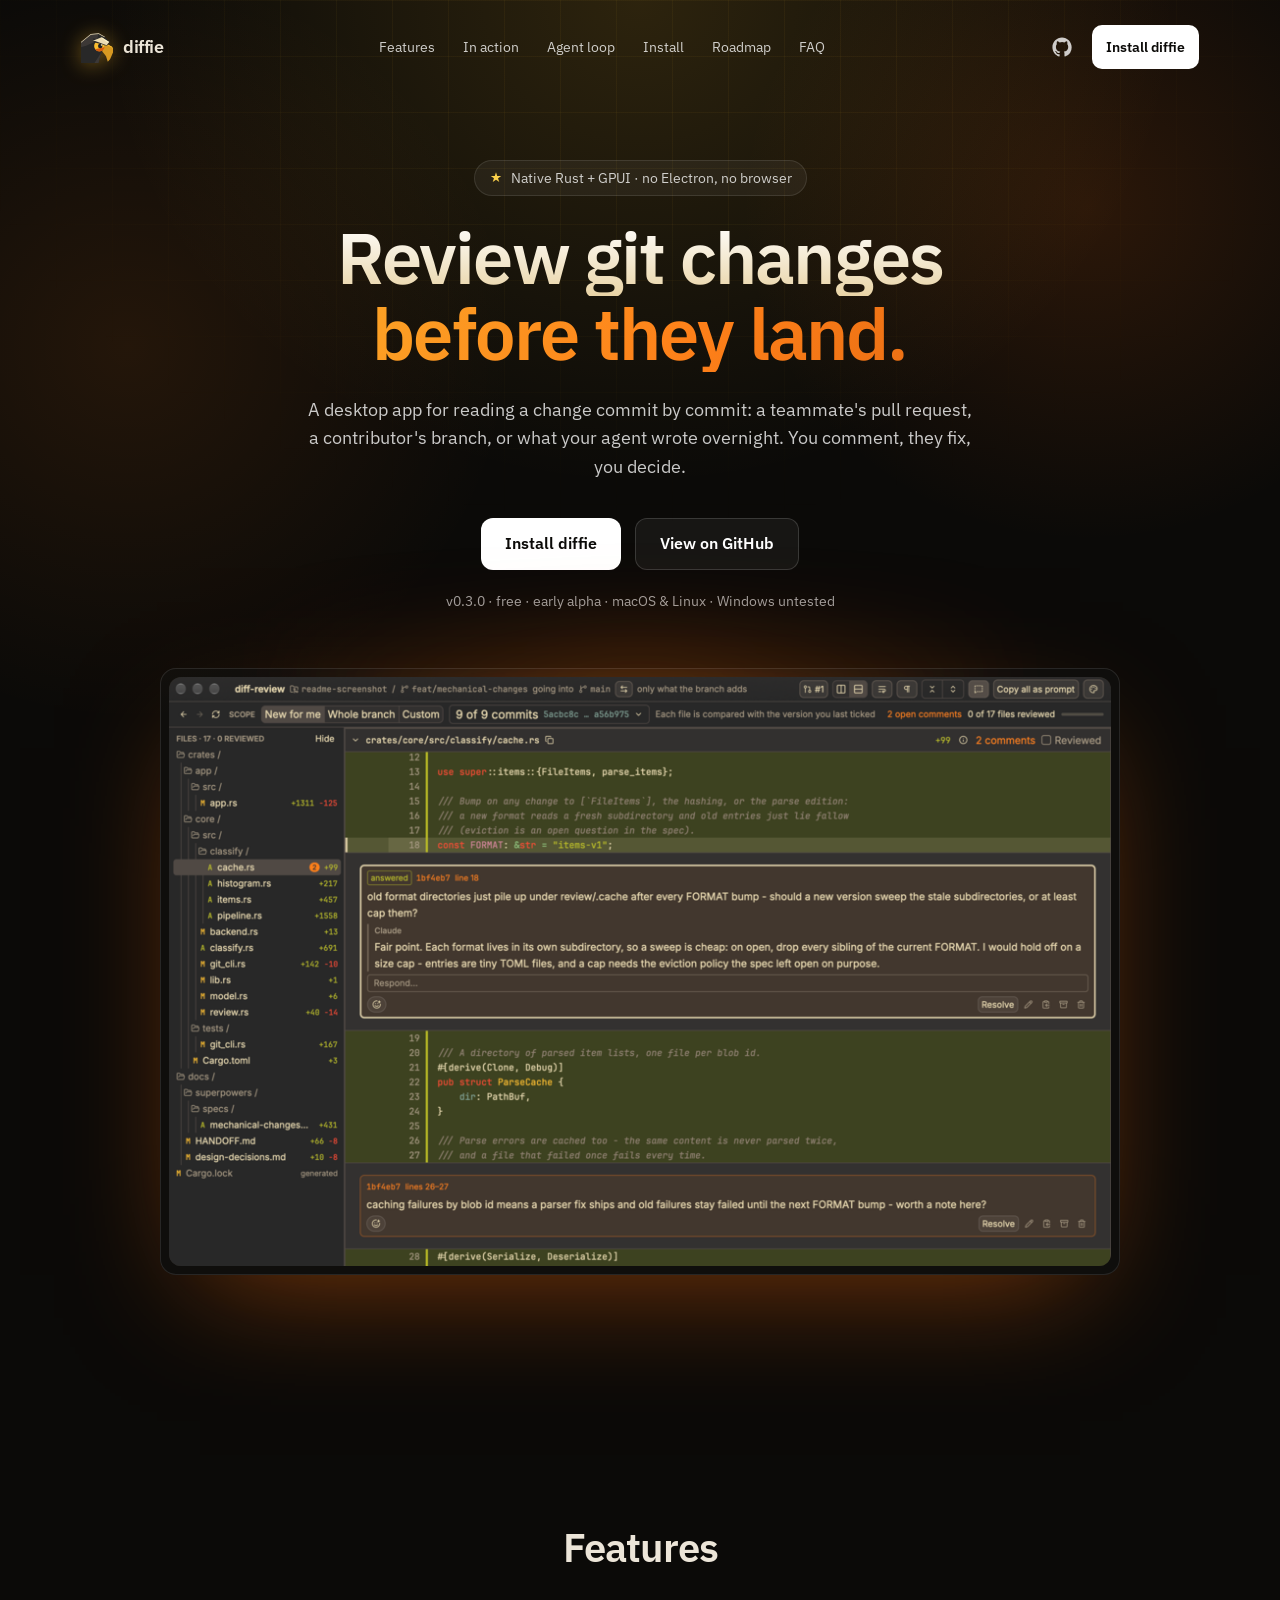
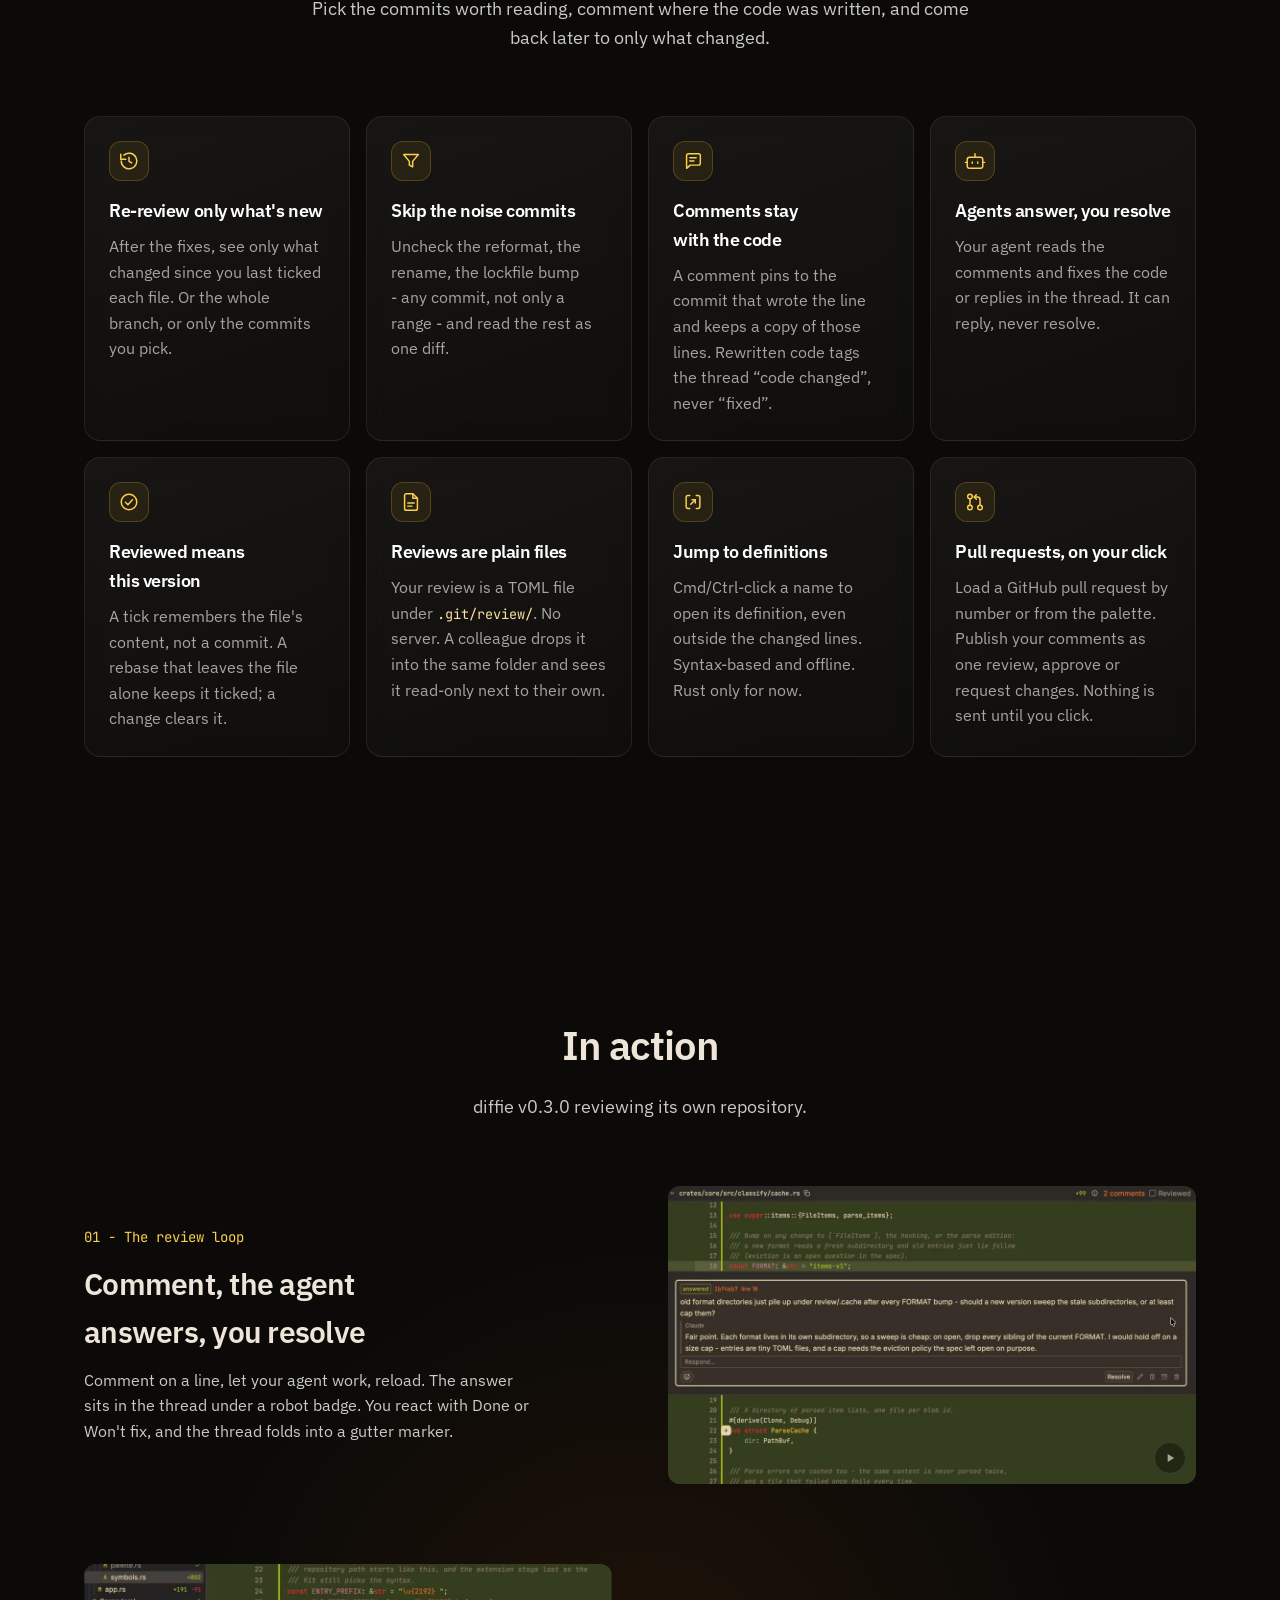
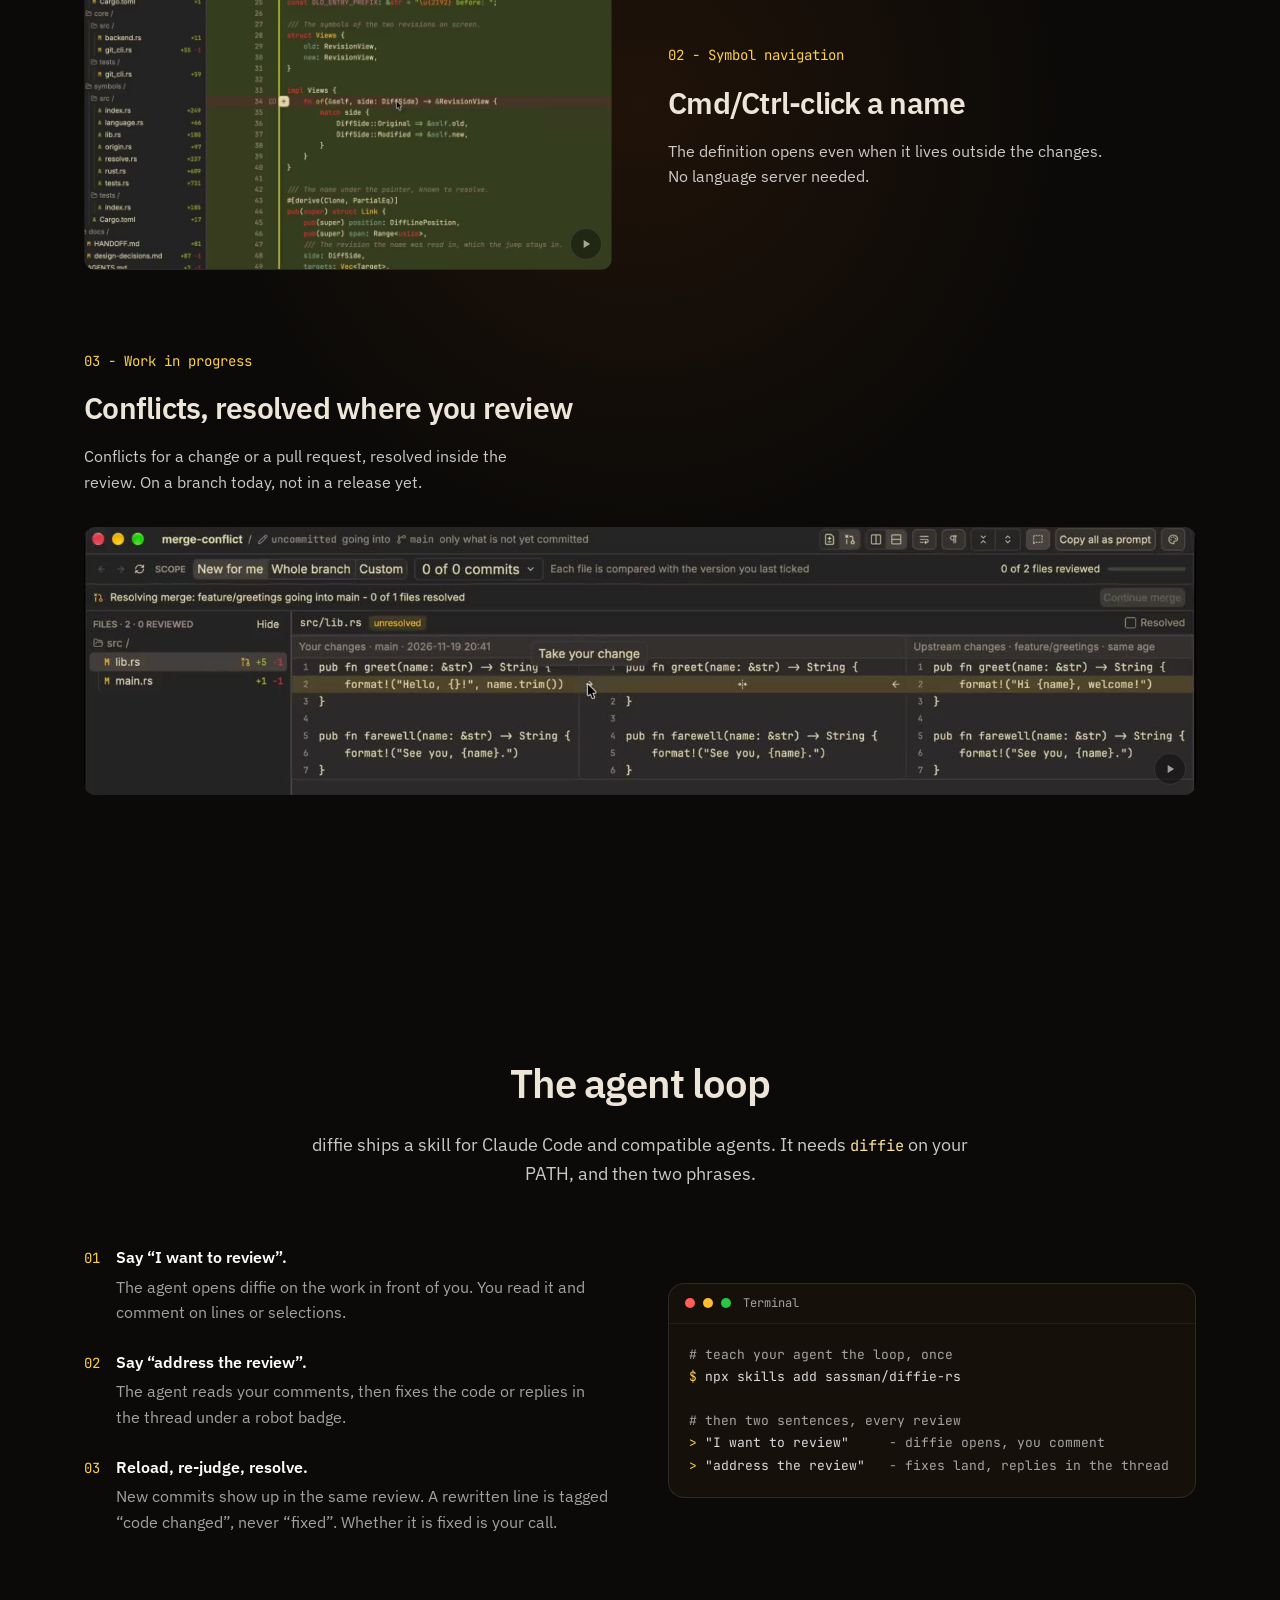
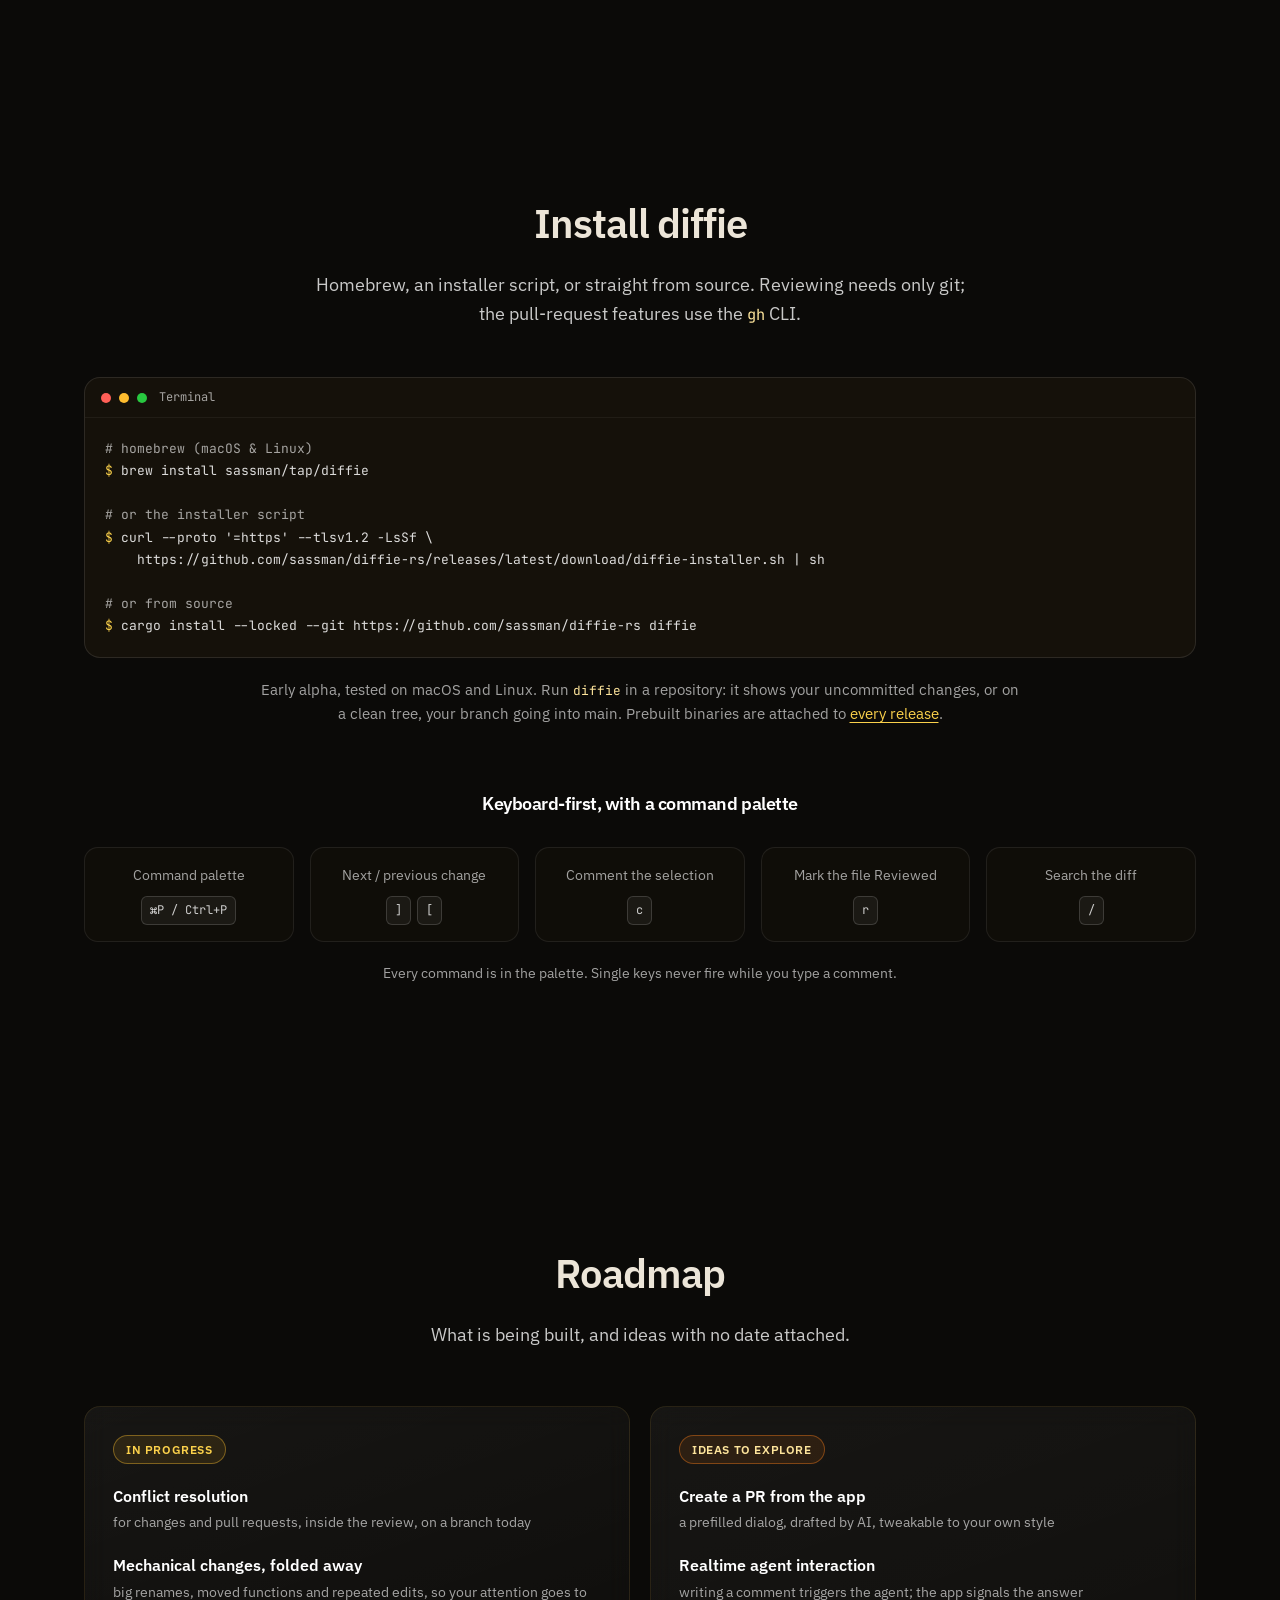
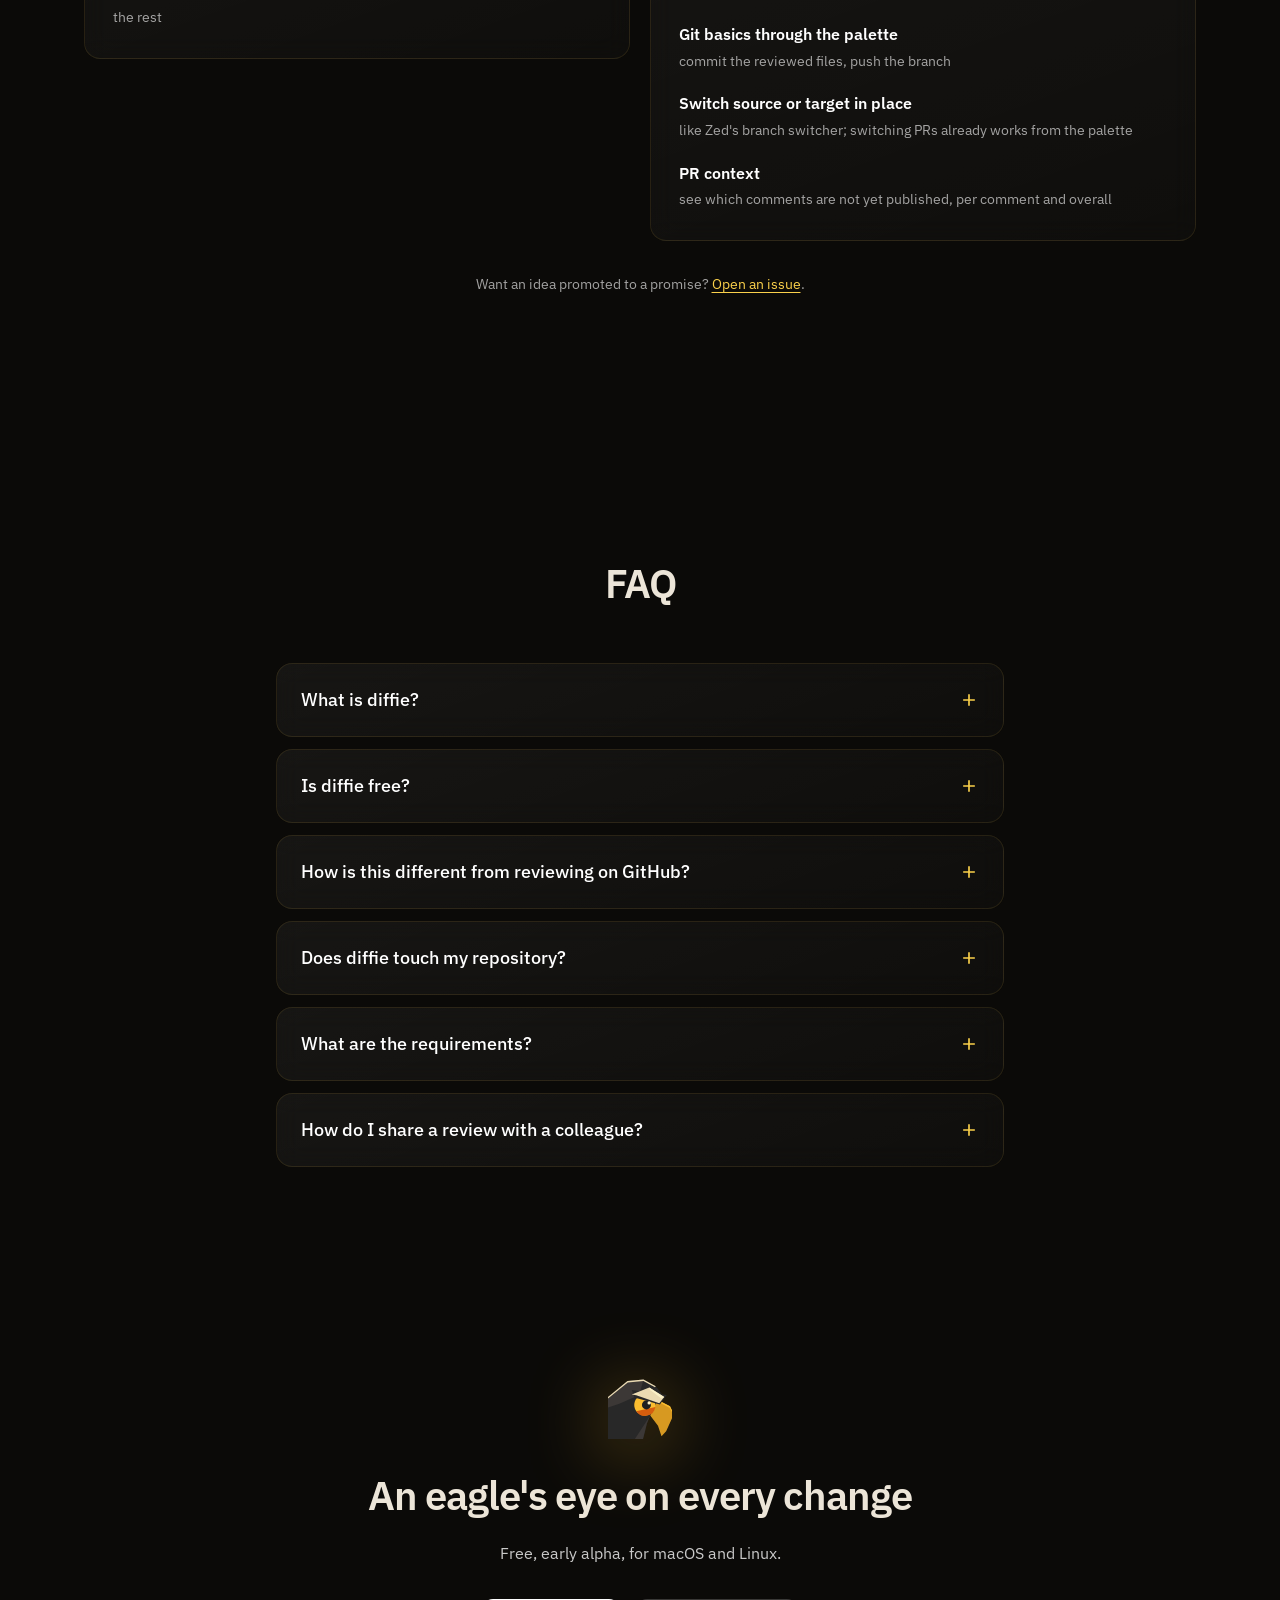
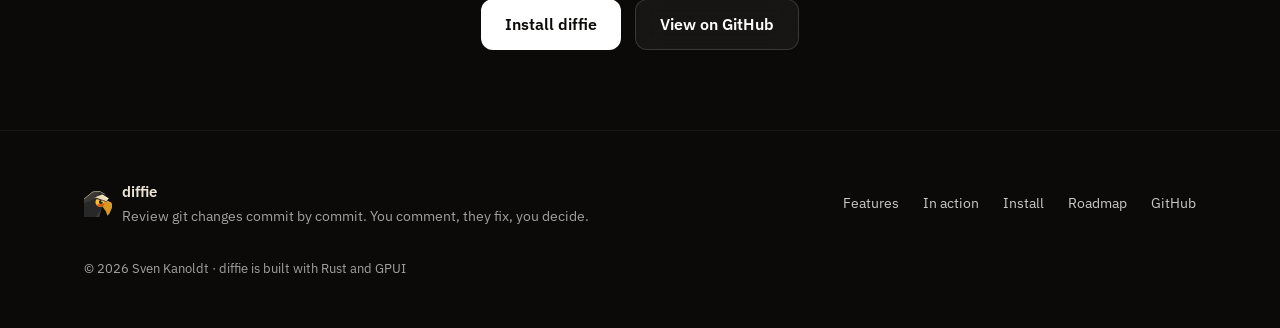
==== commit 88782b7d: "ci: add the page deployment and keep its version with the release The page is static, so Pages only " ====
--- a/website/index.html
+++ b/website/index.html
@@ -9,7 +9,8 @@
 <meta property="og:title" content="diffie - review git changes, commit by commit">
 <meta property="og:description" content="A native desktop app for reading git changes commit by commit. You comment, they fix, you decide.">
 <meta property="og:type" content="website">
-<meta property="og:image" content="assets/main-screen-hero.png">
+<meta property="og:url" content="https://sassman.github.io/diffie-rs/">
+<meta property="og:image" content="https://sassman.github.io/diffie-rs/assets/main-screen-hero.png">
 <meta name="twitter:card" content="summary_large_image">
 <link rel="icon" type="image/svg+xml" href="assets/icon.svg">
 <link rel="icon" type="image/png" sizes="256x256" href="assets/icon-256.png">
@@ -69,7 +70,8 @@
         <a class="btn-secondary" href="https://github.com/sassman/diffie-rs">View on GitHub</a>
       </div>
       <p class="hero-meta rise" style="animation-delay:.3s">
-        v0.3.0 &middot; free &middot; early alpha &middot; macOS &amp; Linux &middot; Windows untested
+        <span class="app-version">v0.3.0</span> &middot; free &middot; early alpha &middot;
+        macOS &amp; Linux &middot; Windows untested
       </p>
       <div class="hero-shot rise" style="animation-delay:.38s">
         <div class="halo"></div>
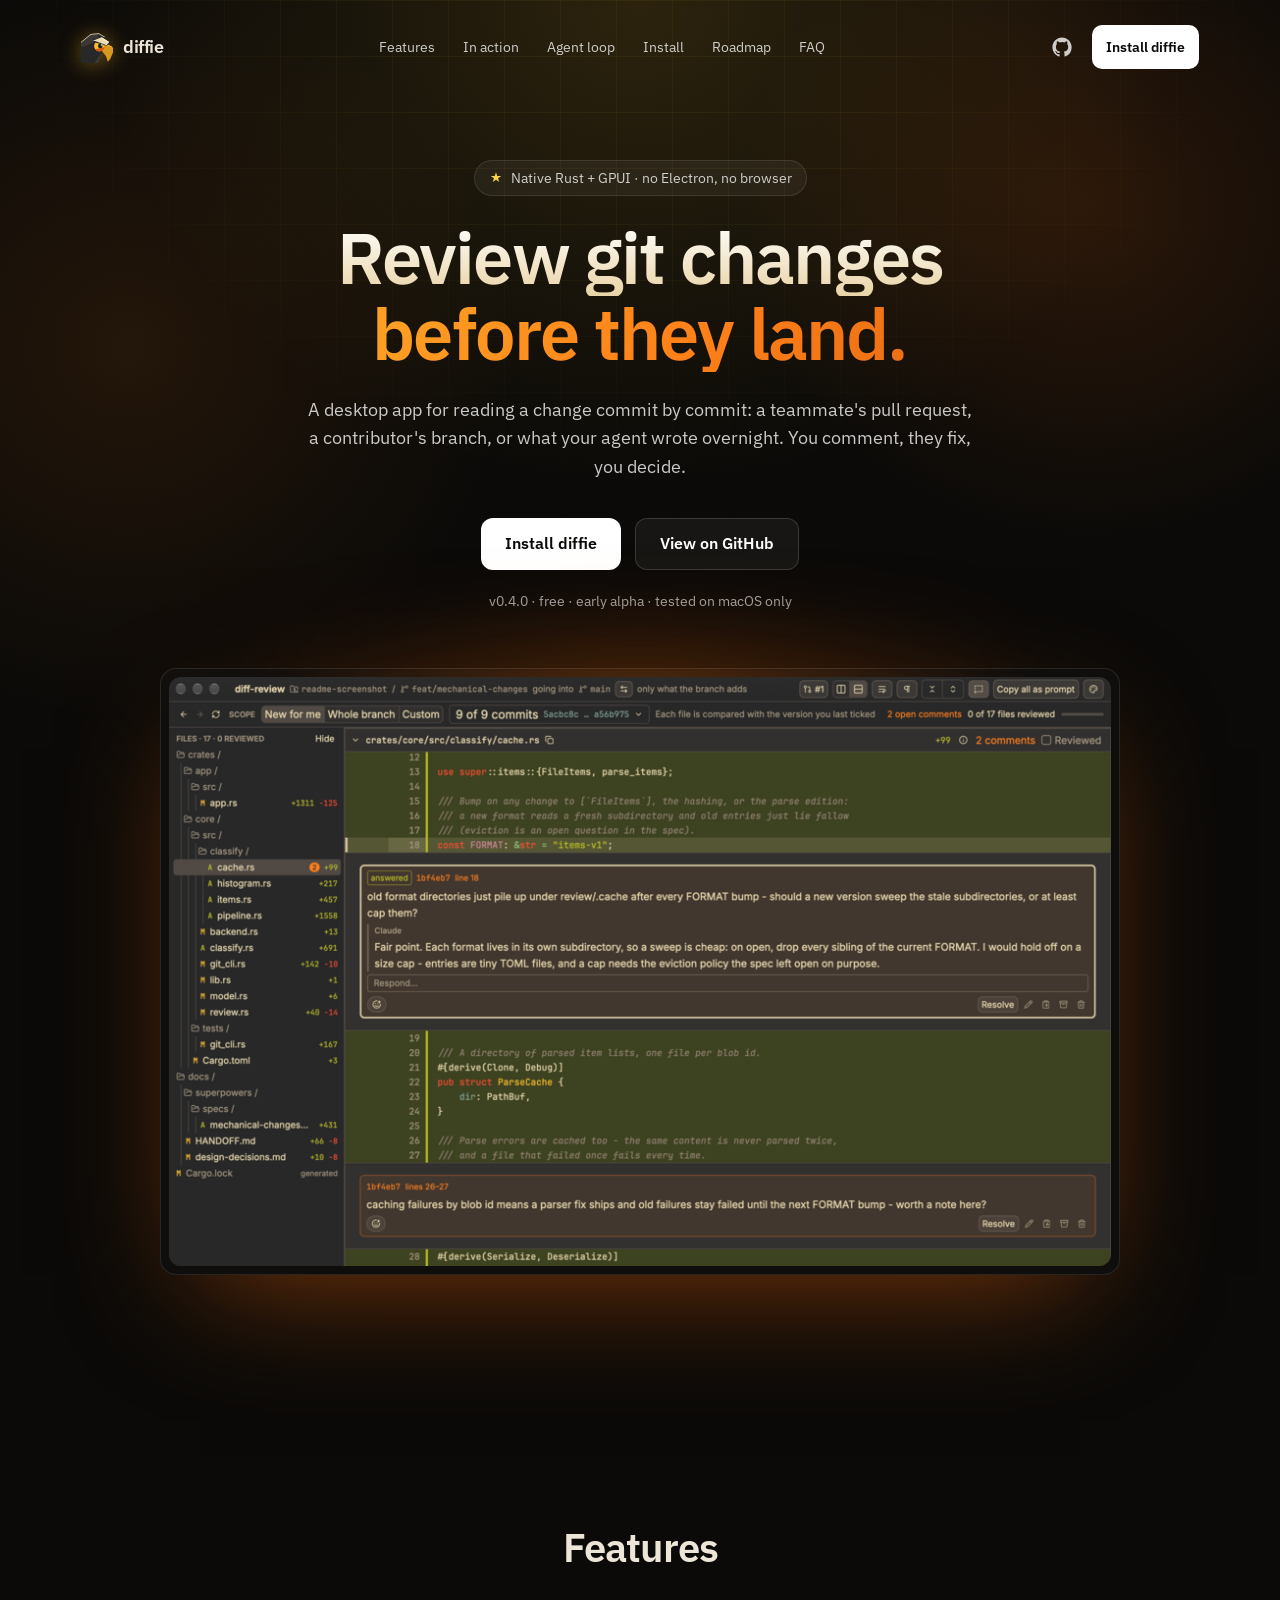
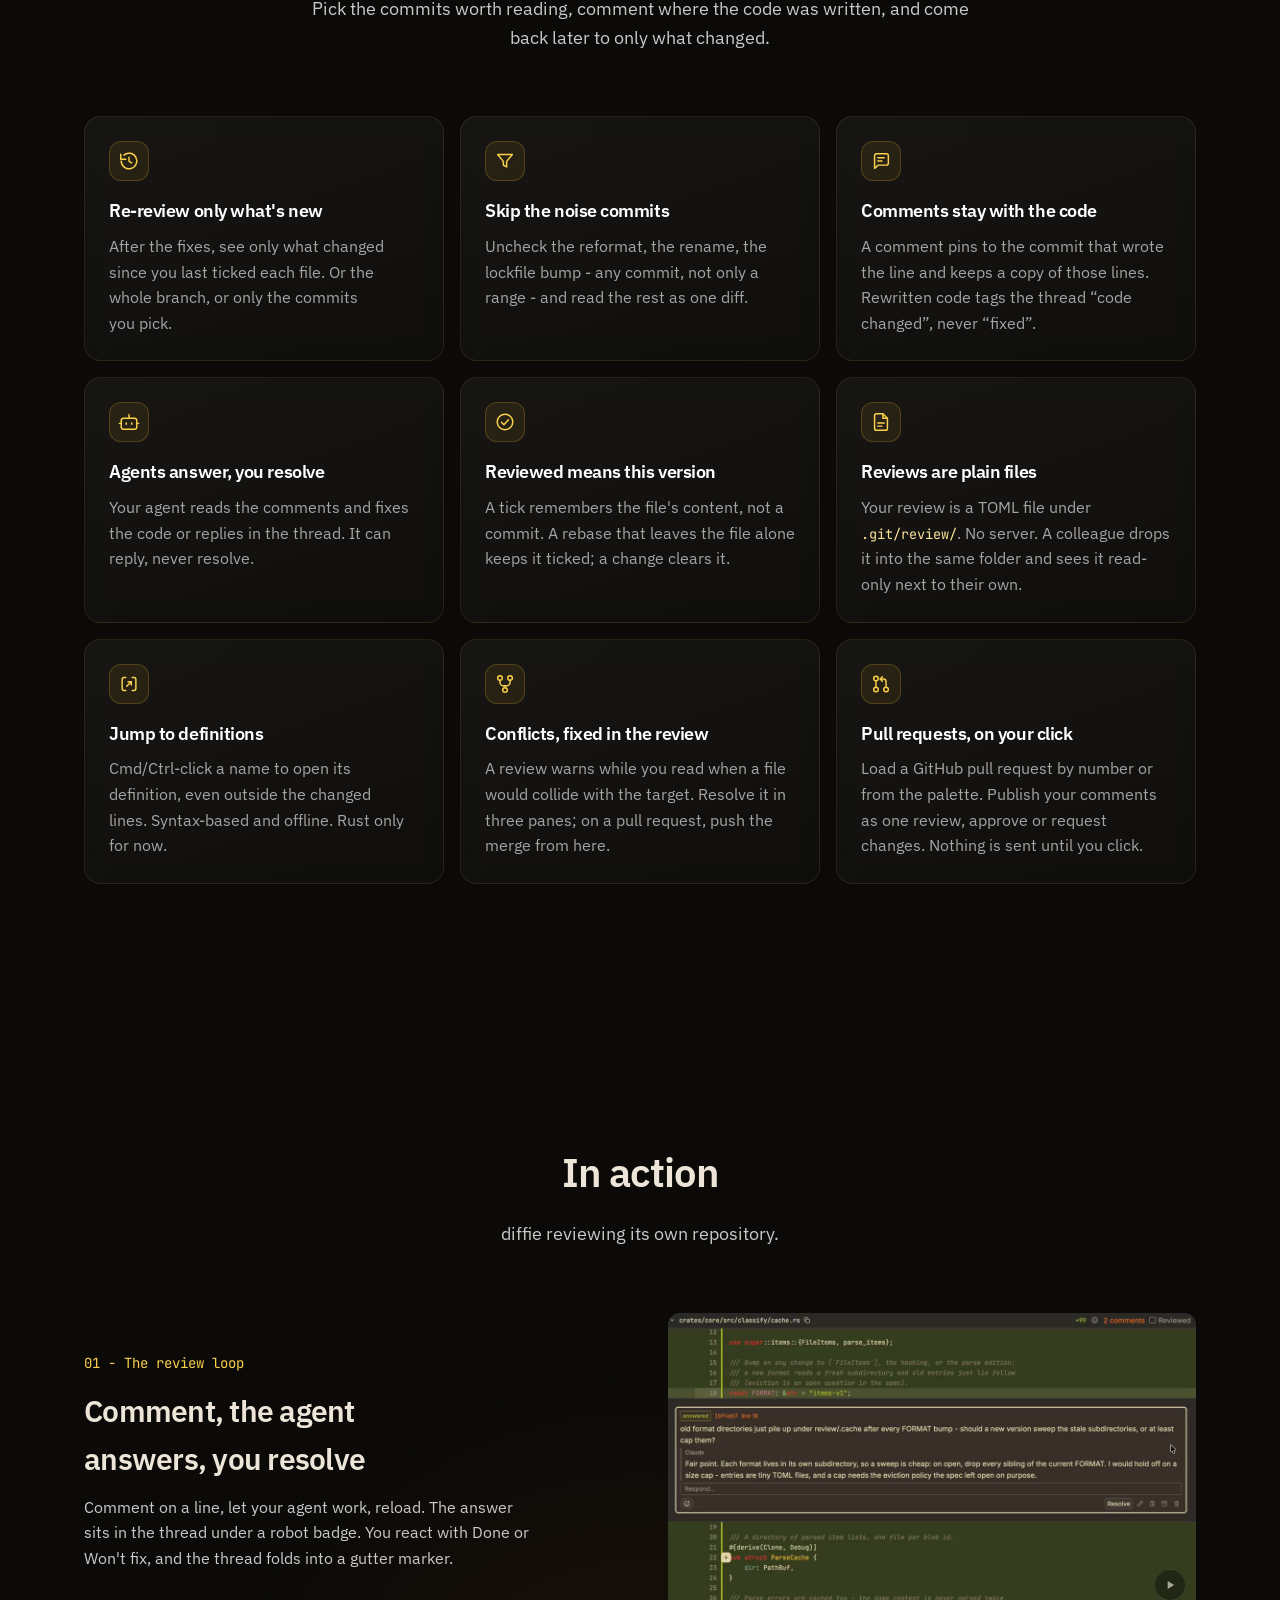
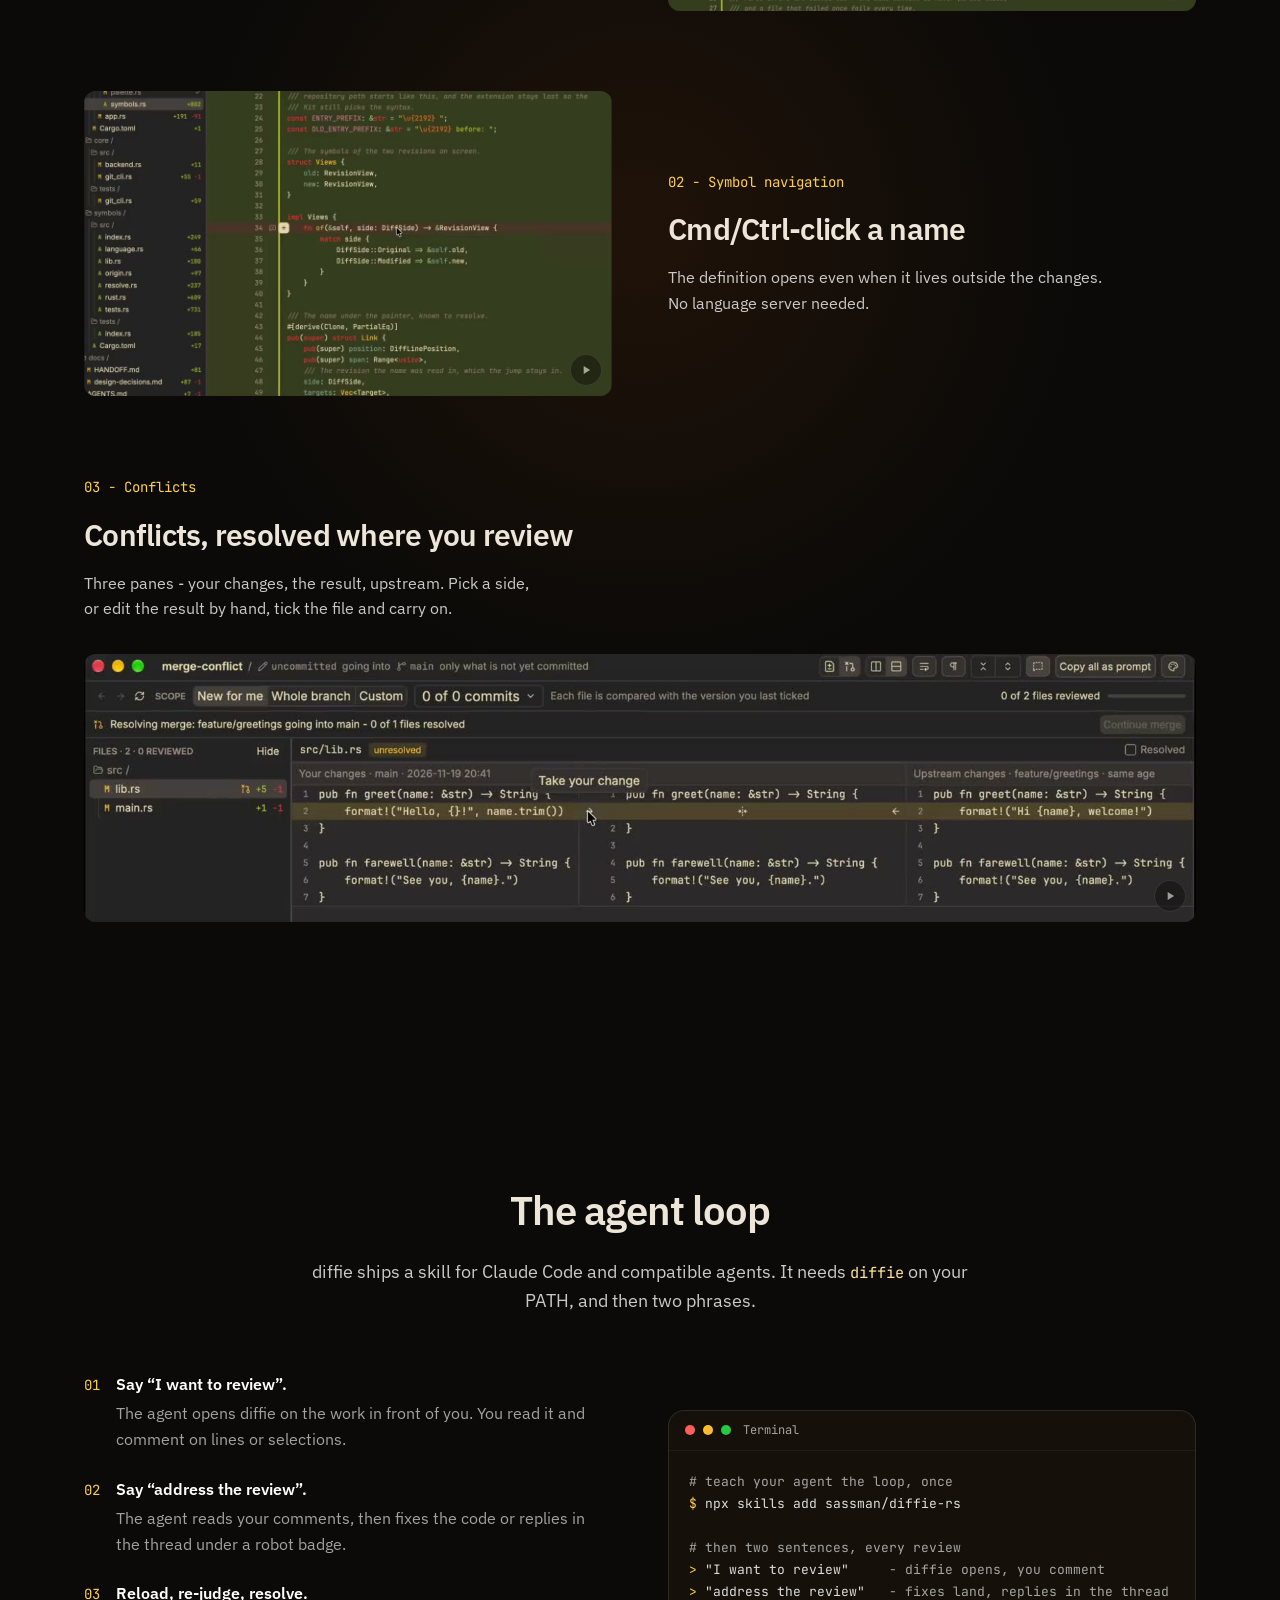
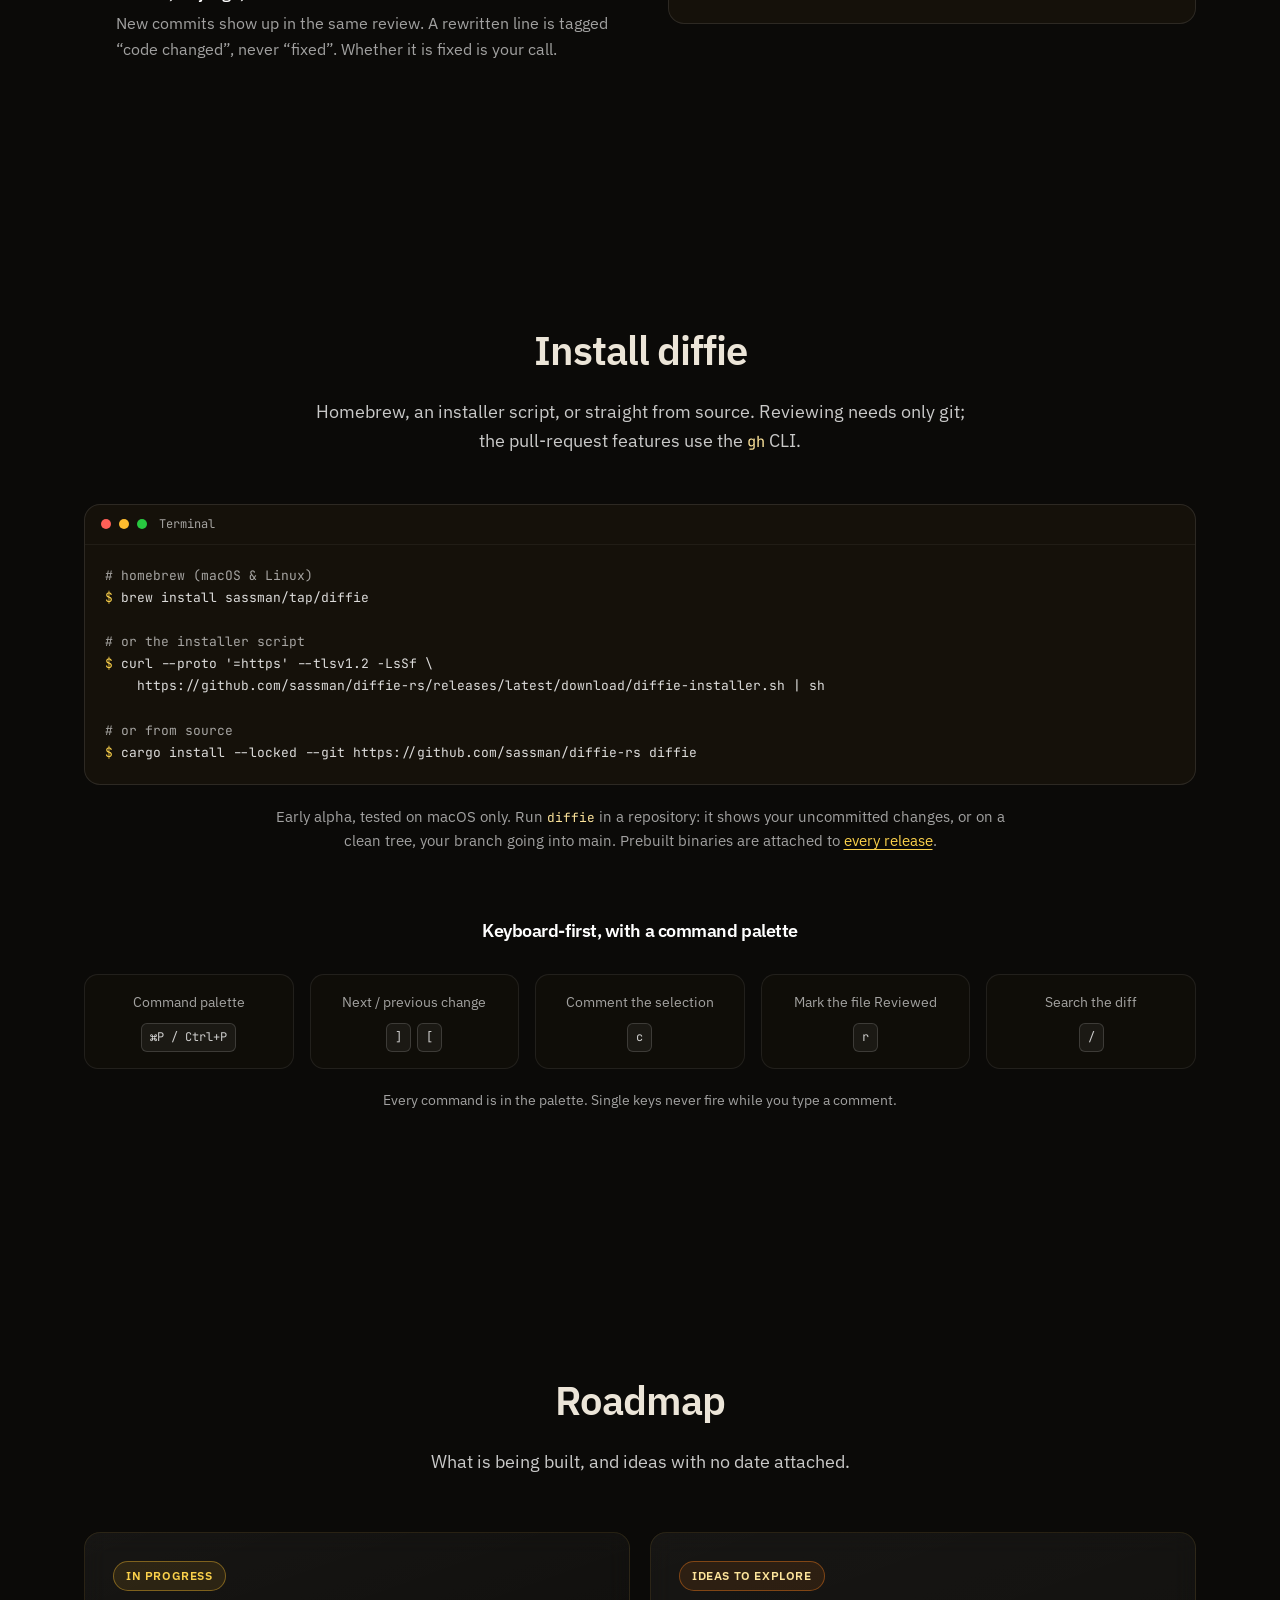
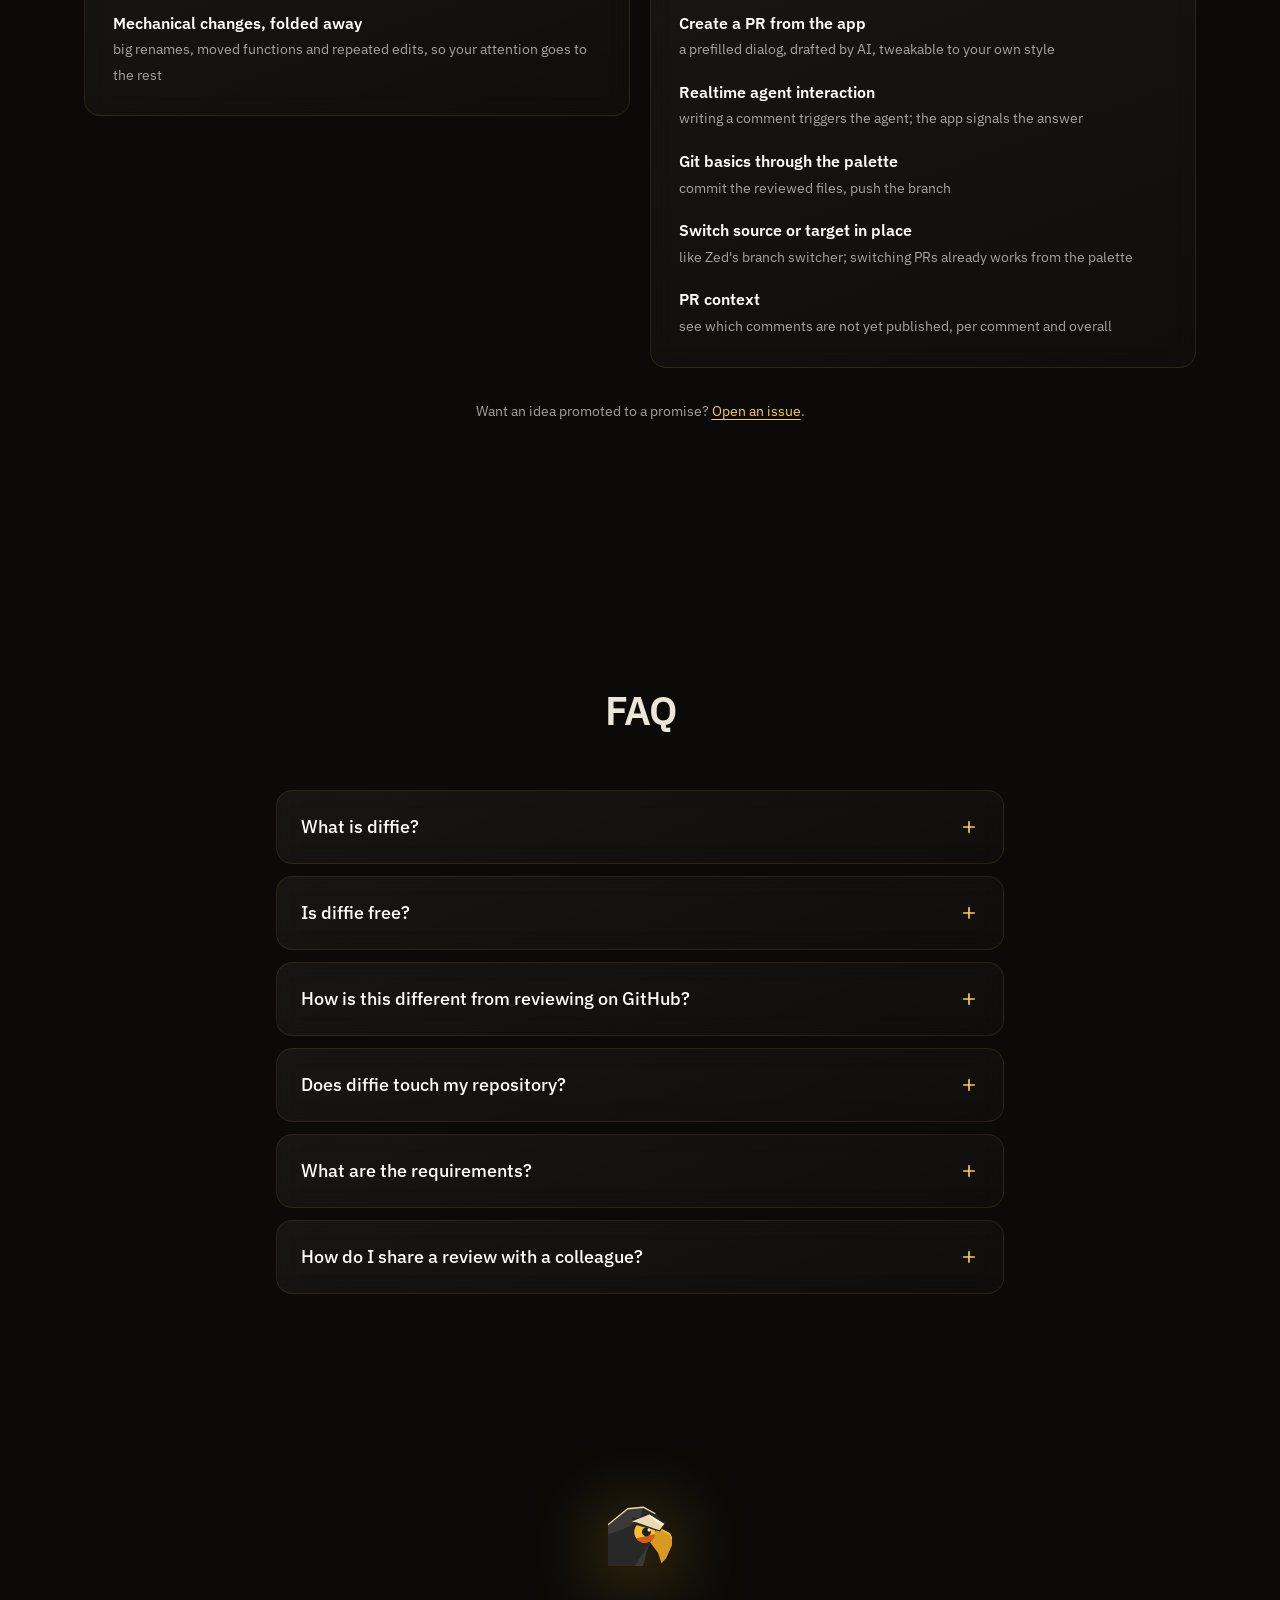
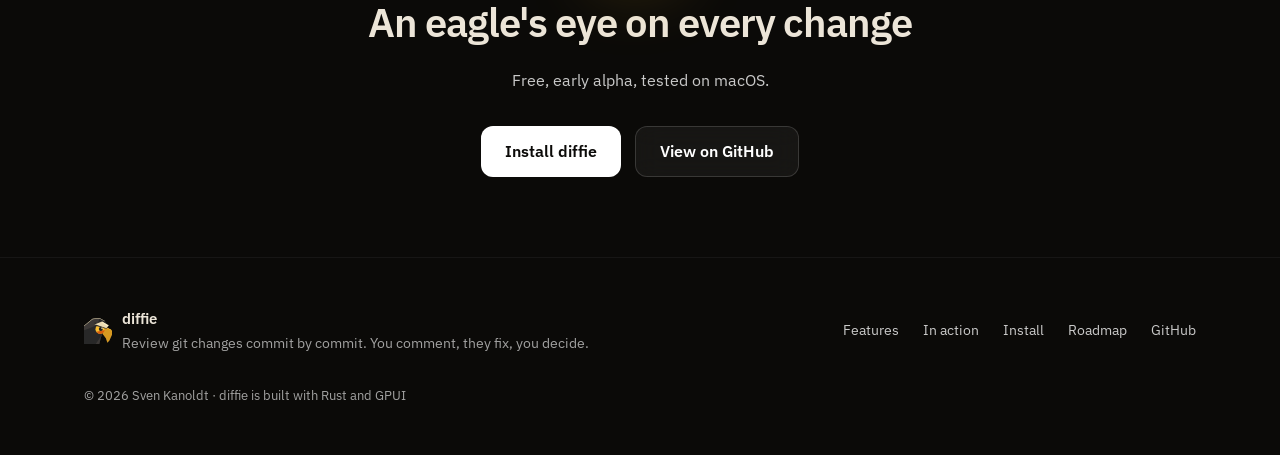
==== commit ffc21523: "docs: catch the page up with the v0.4.0 release Conflict resolution shipped, so it moved off the roa" ====
--- a/website/index.html
+++ b/website/index.html
@@ -9,8 +9,8 @@
 <meta property="og:title" content="diffie - review git changes, commit by commit">
 <meta property="og:description" content="A native desktop app for reading git changes commit by commit. You comment, they fix, you decide.">
 <meta property="og:type" content="website">
-<meta property="og:url" content="https://sassman.github.io/diffie-rs/">
-<meta property="og:image" content="https://sassman.github.io/diffie-rs/assets/main-screen-hero.png">
+<meta property="og:url" content="https://diffie.app/">
+<meta property="og:image" content="https://diffie.app/assets/main-screen-hero.png">
 <meta name="twitter:card" content="summary_large_image">
 <link rel="icon" type="image/svg+xml" href="assets/icon.svg">
 <link rel="icon" type="image/png" sizes="256x256" href="assets/icon-256.png">
@@ -70,8 +70,8 @@
         <a class="btn-secondary" href="https://github.com/sassman/diffie-rs">View on GitHub</a>
       </div>
       <p class="hero-meta rise" style="animation-delay:.3s">
-        <span class="app-version">v0.3.0</span> &middot; free &middot; early alpha &middot;
-        macOS &amp; Linux &middot; Windows untested
+        <span class="app-version">v0.4.0</span> &middot; free &middot; early alpha &middot;
+        tested on macOS only
       </p>
       <div class="hero-shot rise" style="animation-delay:.38s">
         <div class="halo"></div>
@@ -150,6 +150,13 @@
         </div>
         <div class="card glass">
           <div class="corner-glow"></div>
+          <span class="icon" aria-hidden="true"><svg viewBox="0 0 24 24" fill="none" stroke="currentColor" stroke-width="1.6" stroke-linecap="round" stroke-linejoin="round"><circle cx="6.5" cy="5.5" r="2.5"/><circle cx="17.5" cy="5.5" r="2.5"/><path d="M6.5 8v2a4 4 0 0 0 4 4h3"/><path d="M17.5 8v2a4 4 0 0 1-4 4h-3"/><circle cx="12" cy="18.5" r="2.5"/></svg></span>
+          <h3>Conflicts, fixed in the review</h3>
+          <p>A review warns while you read when a file would collide with the target.
+             Resolve it in three panes; on a pull request, push the merge from here.</p>
+        </div>
+        <div class="card glass">
+          <div class="corner-glow"></div>
           <span class="icon" aria-hidden="true"><svg viewBox="0 0 24 24" fill="none" stroke="currentColor" stroke-width="1.6" stroke-linecap="round" stroke-linejoin="round"><circle cx="6.5" cy="6" r="2.5"/><circle cx="6.5" cy="18" r="2.5"/><path d="M6.5 8.5v7"/><circle cx="17.5" cy="18" r="2.5"/><path d="M17.5 15.5V9.5a3 3 0 0 0-3-3h-3"/><path d="M13.5 4l-2.5 2.5 2.5 2.5"/></svg></span>
           <h3>Pull requests, on your click</h3>
           <p>Load a GitHub pull request by number or from the palette. Publish your
@@ -165,7 +172,7 @@
     <div class="container">
       <div class="section-head">
         <h2>In action</h2>
-        <p>diffie v0.3.0 reviewing its own repository.</p>
+        <p>diffie reviewing its own repository.</p>
       </div>
       <div class="show-rows">
         <div class="show-row">
@@ -199,10 +206,10 @@
         </div>
         <div class="show-row wide">
           <div class="show-text">
-            <div class="num">03 - Work in progress</div>
+            <div class="num">03 - Conflicts</div>
             <h3>Conflicts, resolved where you review</h3>
-            <p>Conflicts for a change or a pull request, resolved inside the review.
-               On a branch today, not in a release yet.</p>
+            <p>Three panes - your changes, the result, upstream. Pick a side, or edit
+               the result by hand, tick the file and carry on.</p>
           </div>
           <div class="show-media">
             <video src="assets/conflict-resolve.mp4" poster="assets/conflict-resolve-poster.jpg"
@@ -278,7 +285,7 @@
 <span class="c"># or from source</span>
 <span class="p">$</span> cargo install --locked --git https://github.com/sassman/diffie-rs diffie</pre>
       </div>
-      <p class="install-note">Early alpha, tested on macOS and Linux. Run
+      <p class="install-note">Early alpha, tested on macOS only. Run
          <code>diffie</code> in a repository: it shows your uncommitted changes, or
          on a clean tree, your branch going into main. Prebuilt binaries are
          attached to <a href="https://github.com/sassman/diffie-rs/releases">every
@@ -309,8 +316,6 @@
         <div class="road-col glass">
           <span class="road-badge now">In progress</span>
           <ul>
-            <li><strong>Conflict resolution</strong>
-                <span>for changes and pull requests, inside the review, on a branch today</span></li>
             <li><strong>Mechanical changes, folded away</strong>
                 <span>big renames, moved functions and repeated edits, so your attention
                   goes to the rest</span></li>
@@ -377,21 +382,26 @@
           <summary>Does diffie touch my repository?
             <svg width="20" height="20" viewBox="0 0 24 24" fill="none" stroke="currentColor" stroke-width="2" aria-hidden="true"><path d="M12 5v14M5 12h14"/></svg>
           </summary>
-          <p>No. It writes nothing to your objects, index, refs, config or working
-             tree. The only files it writes are review files under
-             <code>.git/review/</code> - inside the git directory, so they can't be
-             committed by accident. The one exception: loading a pull request whose
-             commits aren't local yet runs a single <code>git fetch</code>, on that
-             explicit click.</p>
+          <p>Reading one writes nothing: no objects, no index, no refs, no config,
+             no working tree. Your review is a TOML file under
+             <code>.git/review/</code> - inside the git directory, so it can't be
+             committed by accident.</p>
+          <p>Three things write, each behind a click you confirm: loading a pull
+             request whose commits aren't here runs one <code>git fetch</code>;
+             resolving an interrupted merge or rebase writes the files you resolved
+             and stages exactly those; and resolving a pull request's conflicts
+             writes the merge commit and pushes it to the PR's branch, never
+             forced.</p>
         </details>
         <details class="glass">
           <summary>What are the requirements?
             <svg width="20" height="20" viewBox="0 0 24 24" fill="none" stroke="currentColor" stroke-width="2" aria-hidden="true"><path d="M12 5v14M5 12h14"/></svg>
           </summary>
-          <p>git, and a machine to run it on: macOS (Apple Silicon and Intel) or
-             Linux x86_64 with a Vulkan driver. A Windows build exists but is not
-             tested yet. The pull-request features need the <code>gh</code> CLI;
-             everything else works offline.</p>
+          <p>git, and a Mac to run it on: diffie is built and tested on macOS,
+             Apple Silicon and Intel. Linux x86_64 with a Vulkan driver and Windows
+             builds come with every release, but neither has been tested yet - try
+             them and say how it went. The pull-request features need the
+             <code>gh</code> CLI; everything else works offline.</p>
         </details>
         <details class="glass">
           <summary>How do I share a review with a colleague?
@@ -411,7 +421,7 @@
     <div class="container">
       <img class="close-mark" src="assets/logo.svg" width="64" height="64" loading="lazy" alt="" aria-hidden="true">
       <h2>An eagle's eye on every change</h2>
-      <p>Free, early alpha, for macOS and Linux.</p>
+      <p>Free, early alpha, tested on macOS.</p>
       <div class="close-ctas">
         <a class="btn-primary" href="#install">Install diffie</a>
         <a class="btn-secondary" href="https://github.com/sassman/diffie-rs">View on GitHub</a>
--- a/website/style.css
+++ b/website/style.css
@@ -317,8 +317,16 @@
   grid-template-columns: 1fr;
   gap: 1rem;
 }
-@media (min-width: 640px) { .cards { grid-template-columns: repeat(2, 1fr); } }
-@media (min-width: 1024px) { .cards { grid-template-columns: repeat(4, 1fr); } }
+/* nine cards: three by three on a desktop. In the two-column band the last
+   one would hang alone, so it takes the full row */
+@media (min-width: 640px) {
+  .cards { grid-template-columns: repeat(2, 1fr); }
+  .cards > .card:last-child { grid-column: span 2; }
+}
+@media (min-width: 1024px) {
+  .cards { grid-template-columns: repeat(3, 1fr); }
+  .cards > .card:last-child { grid-column: auto; }
+}
 
 .card {
   position: relative;
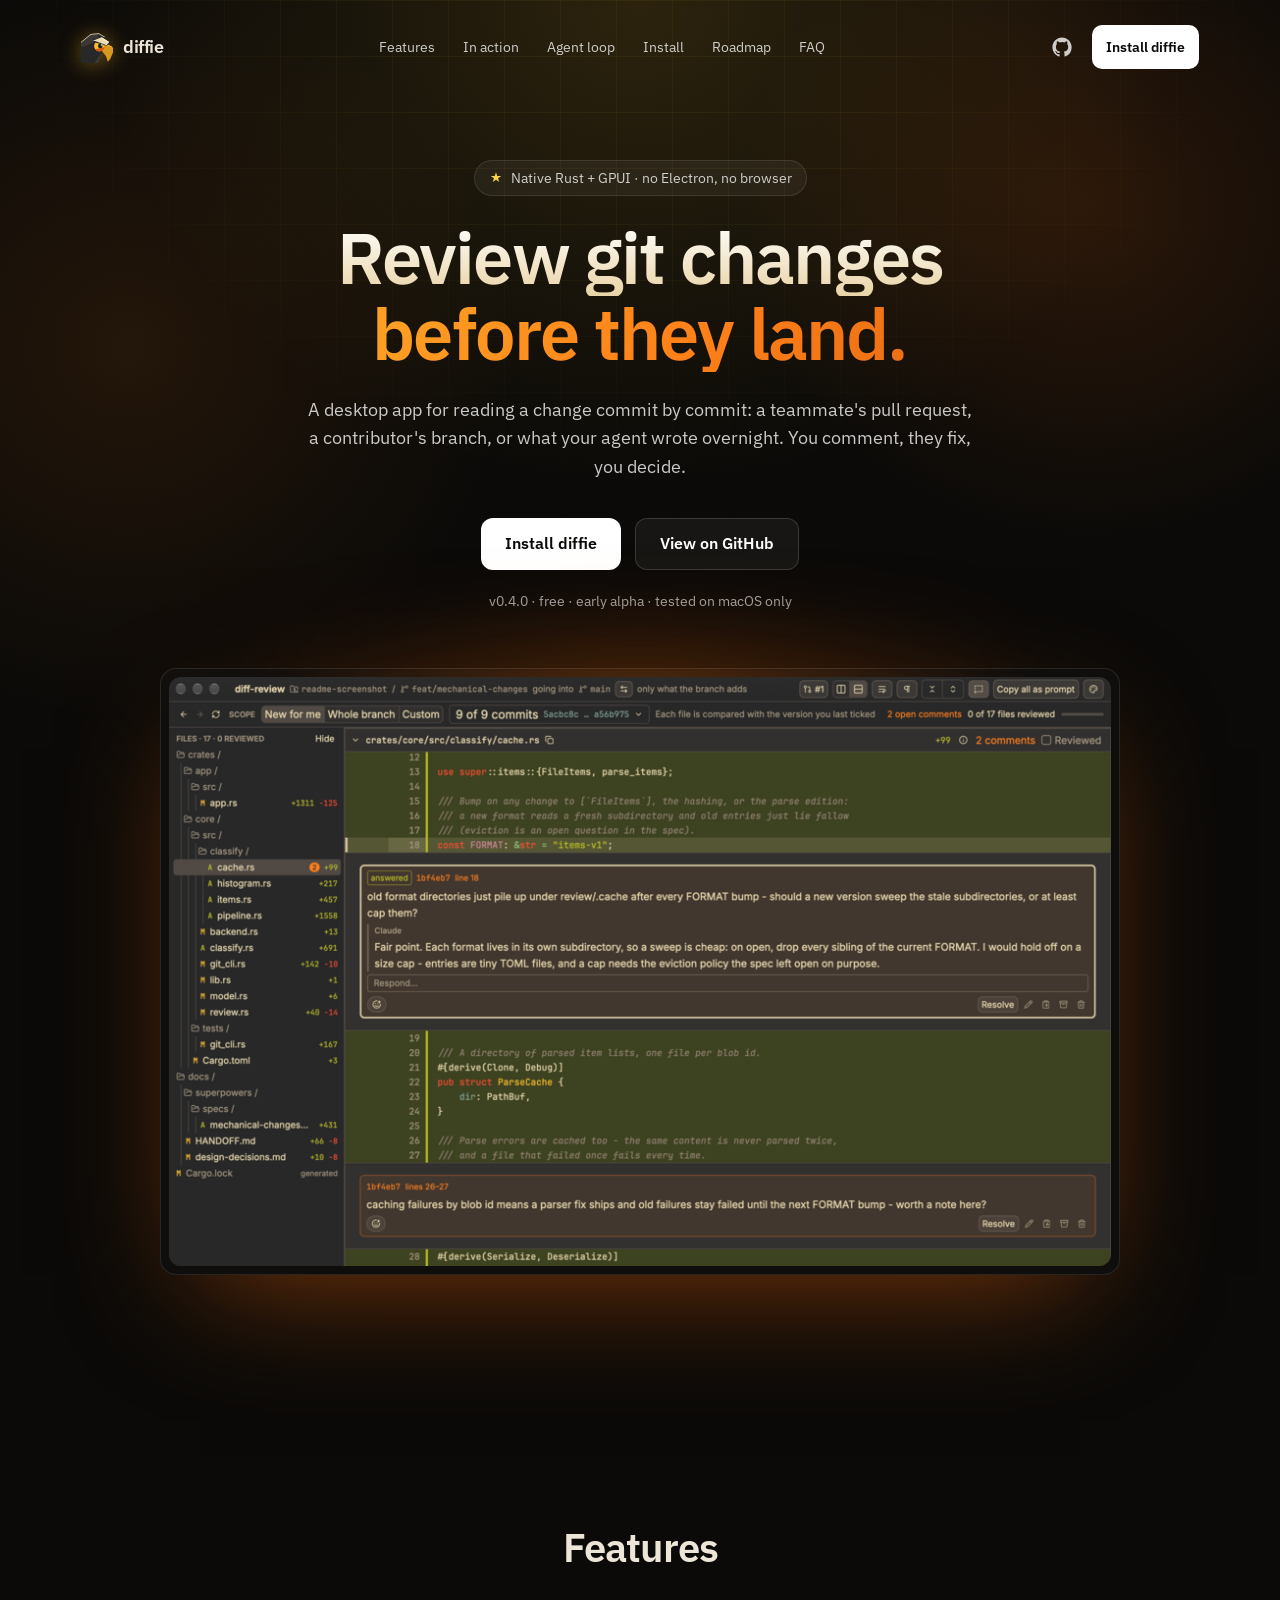
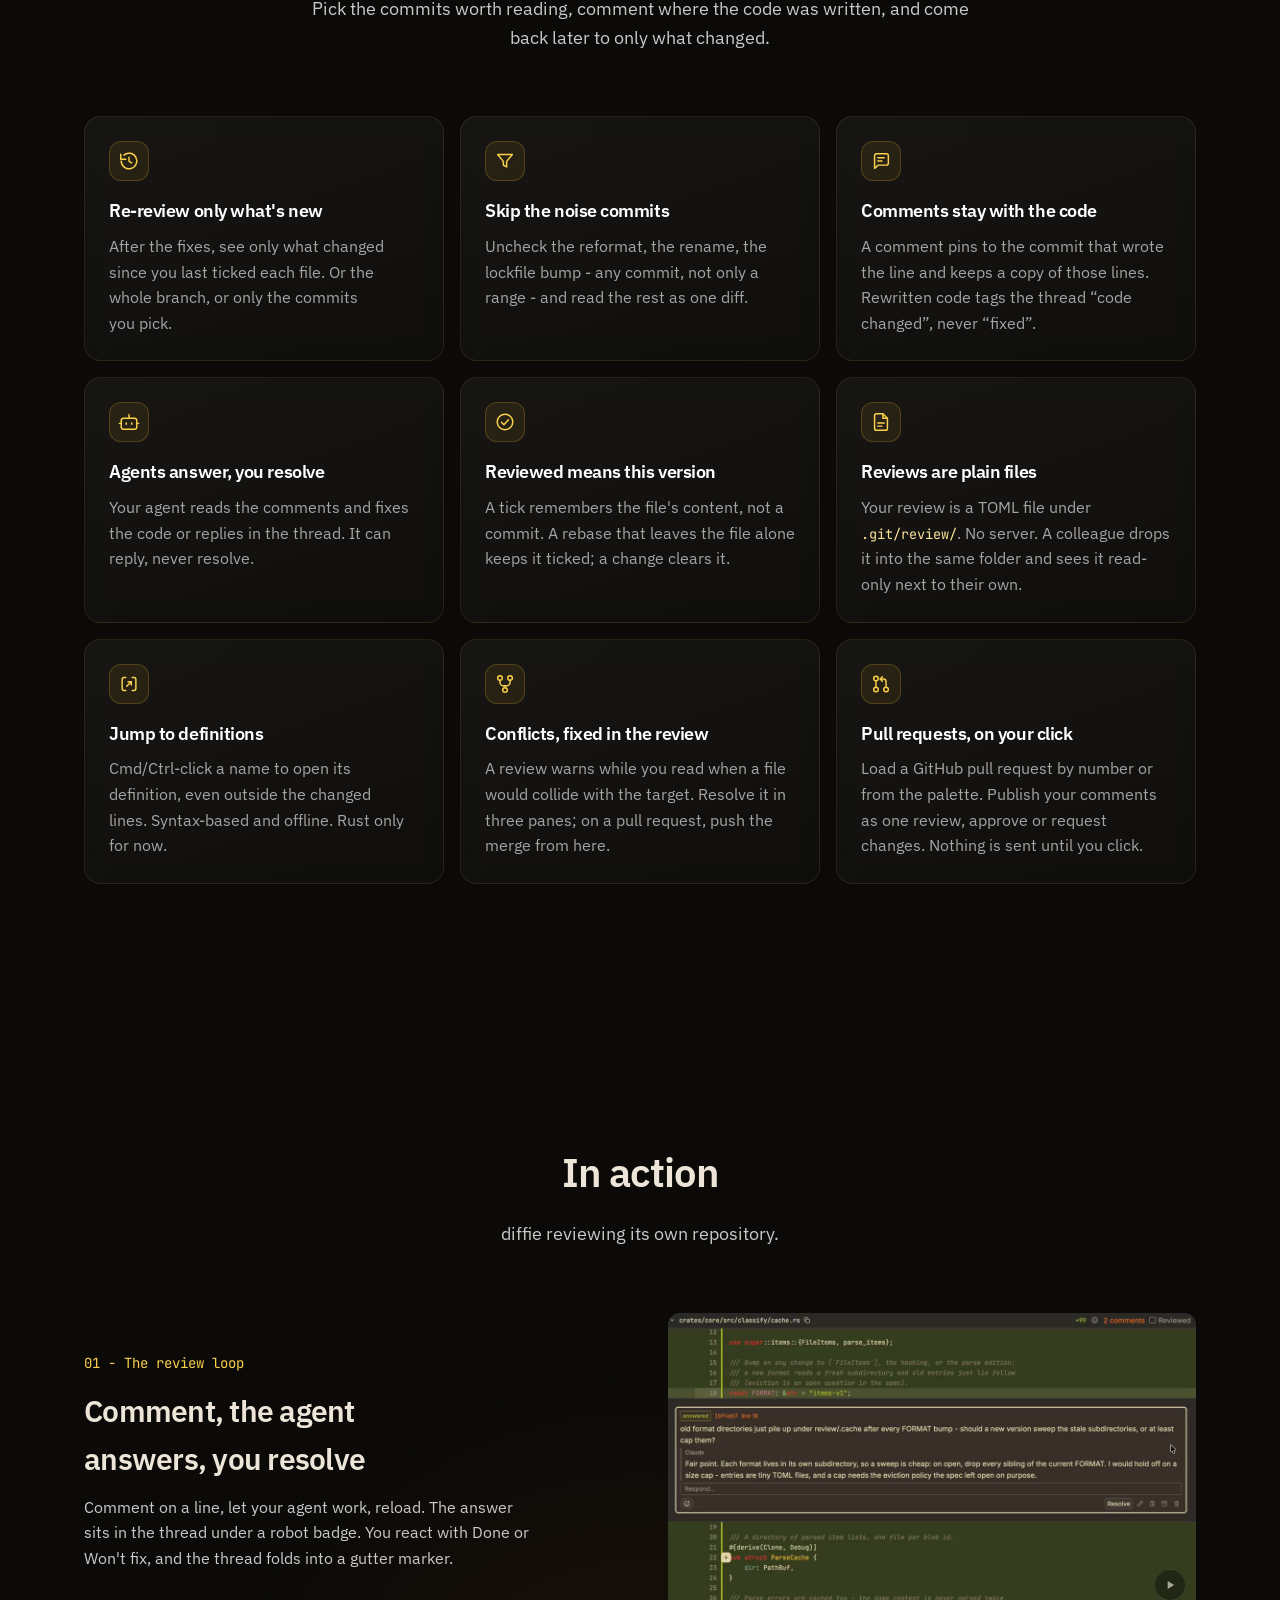
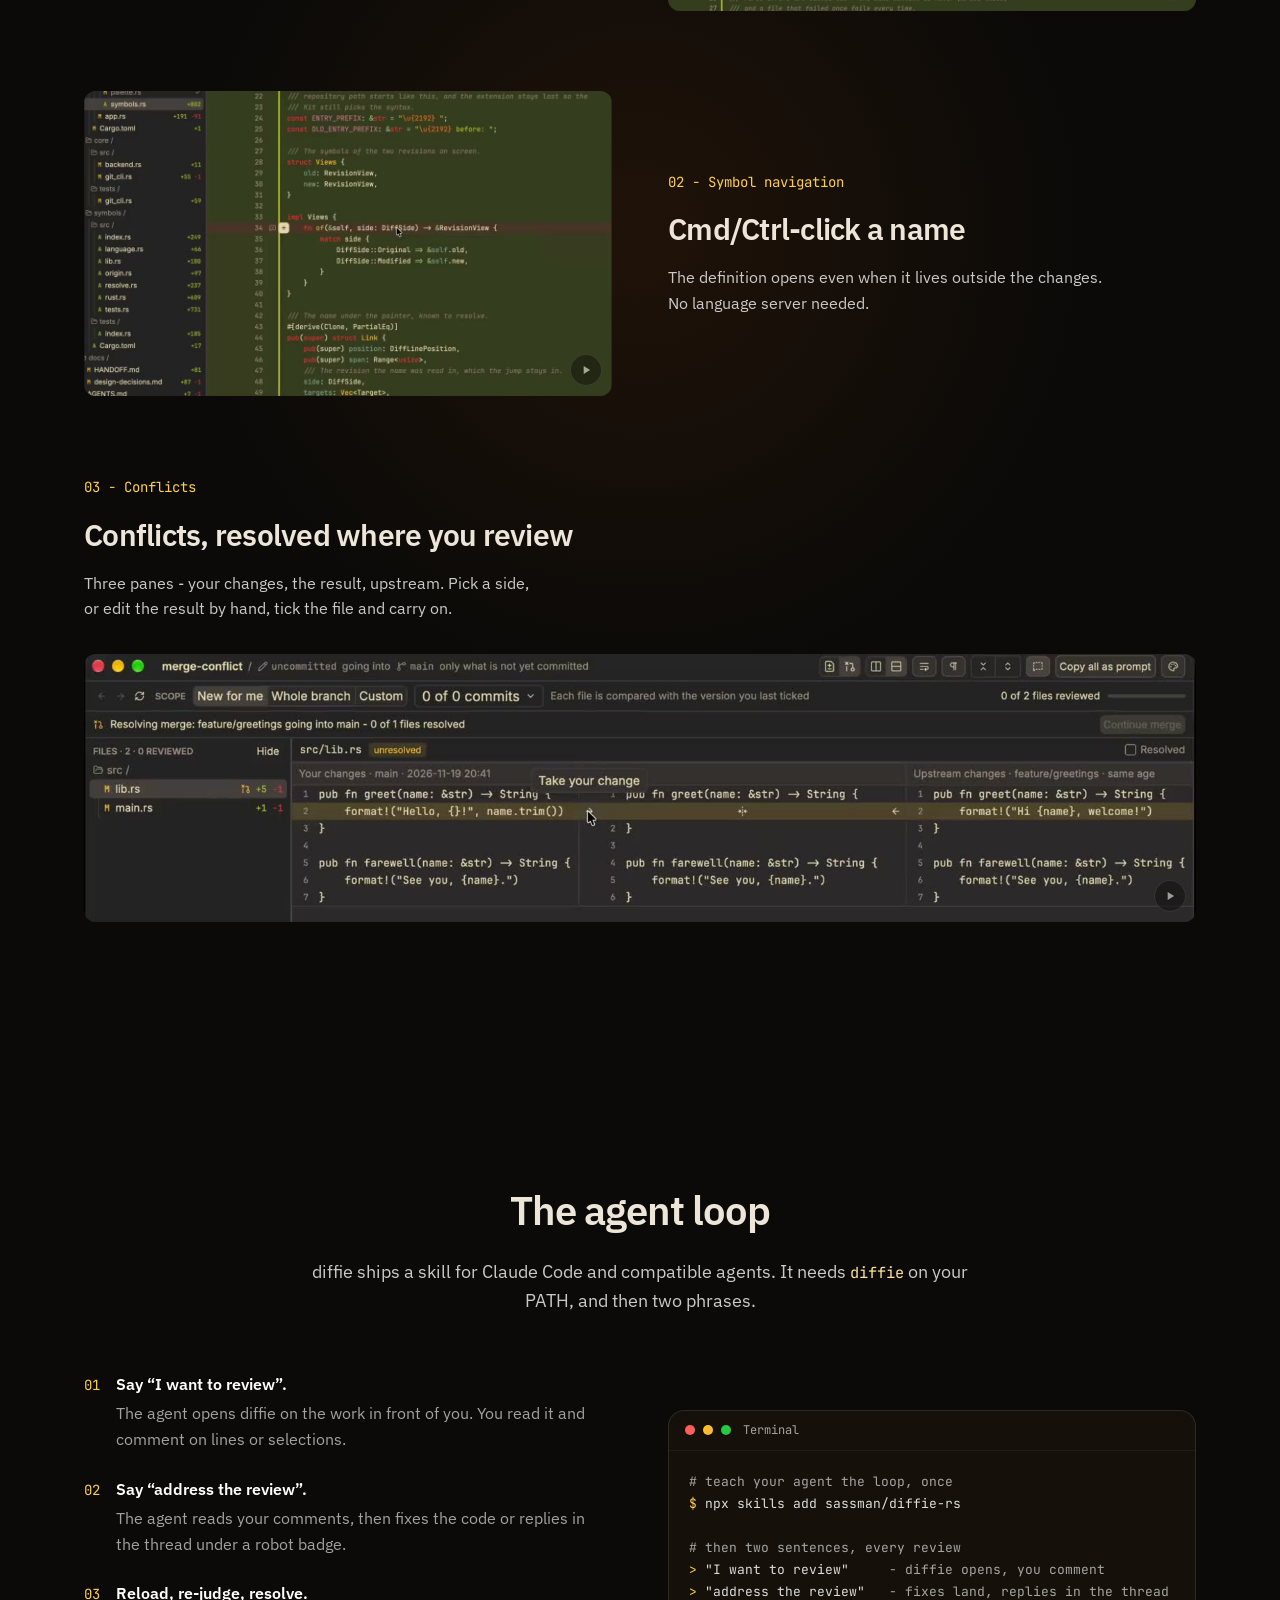
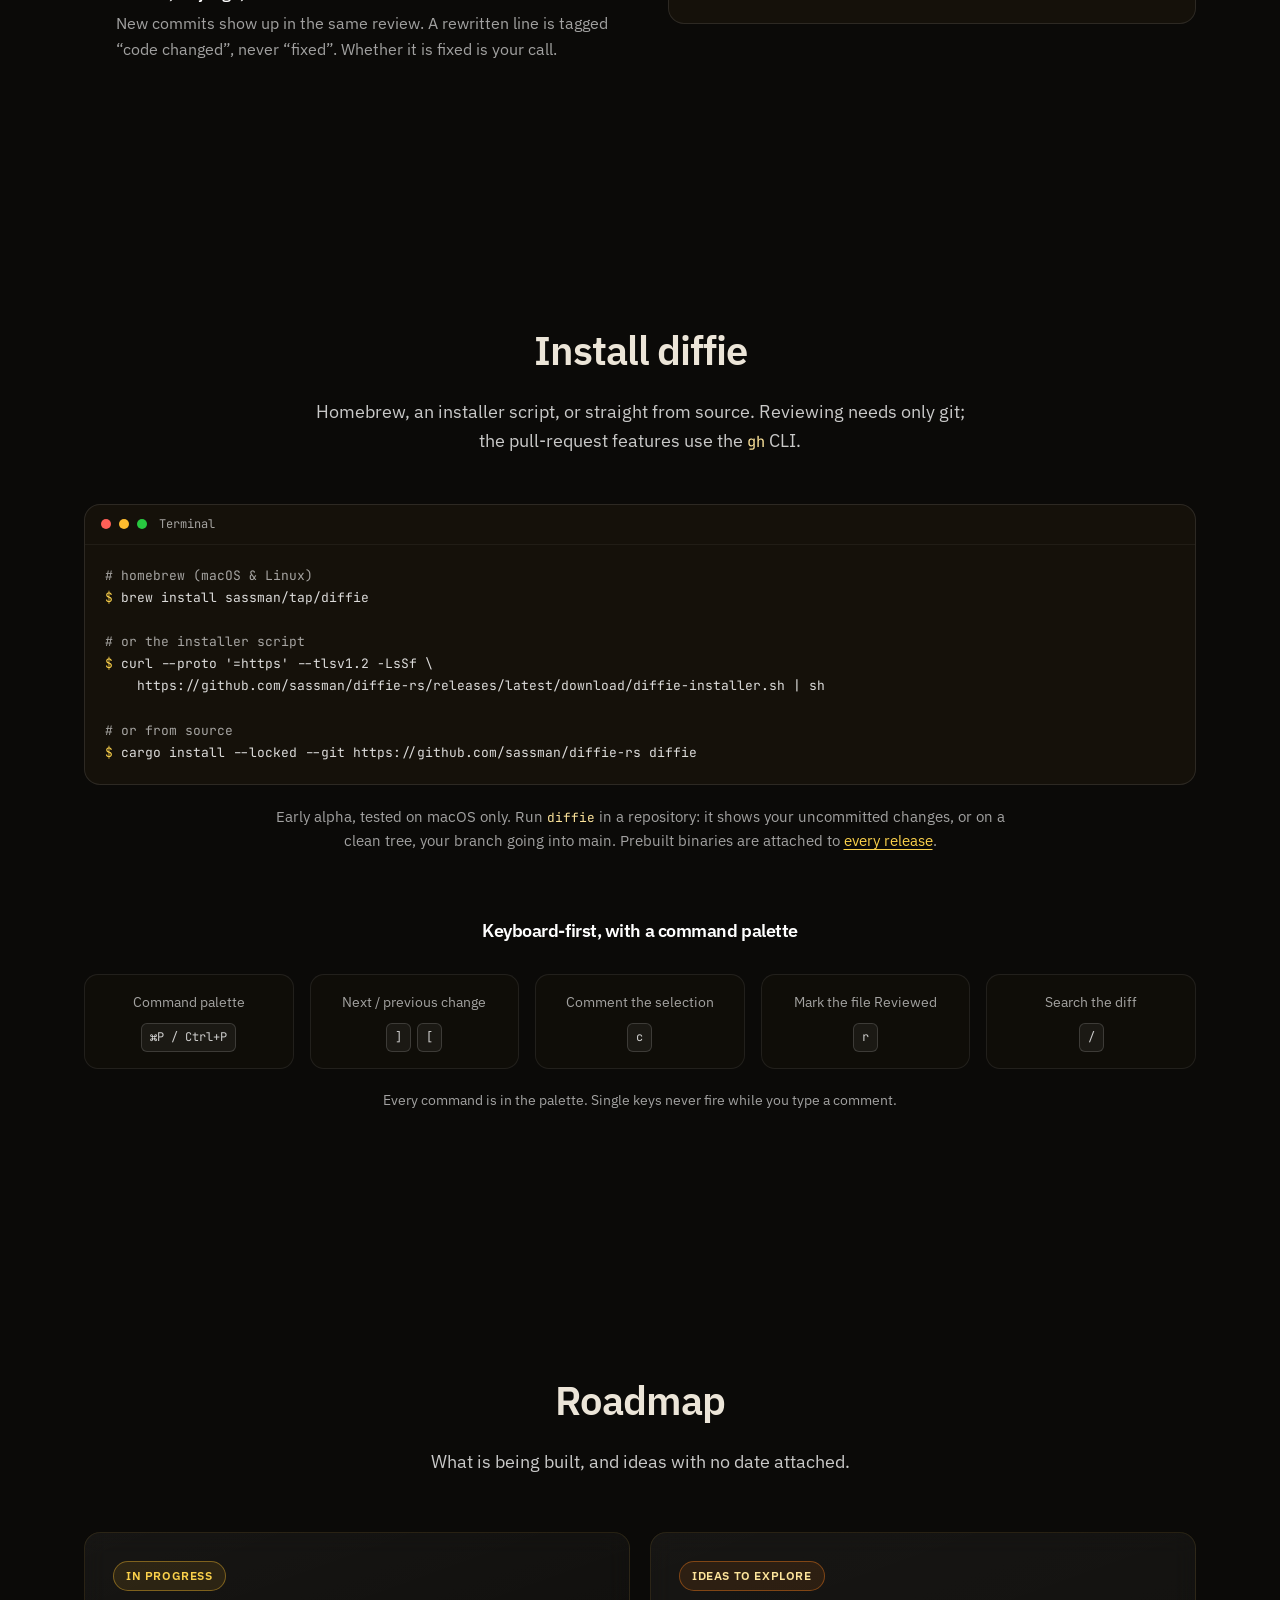
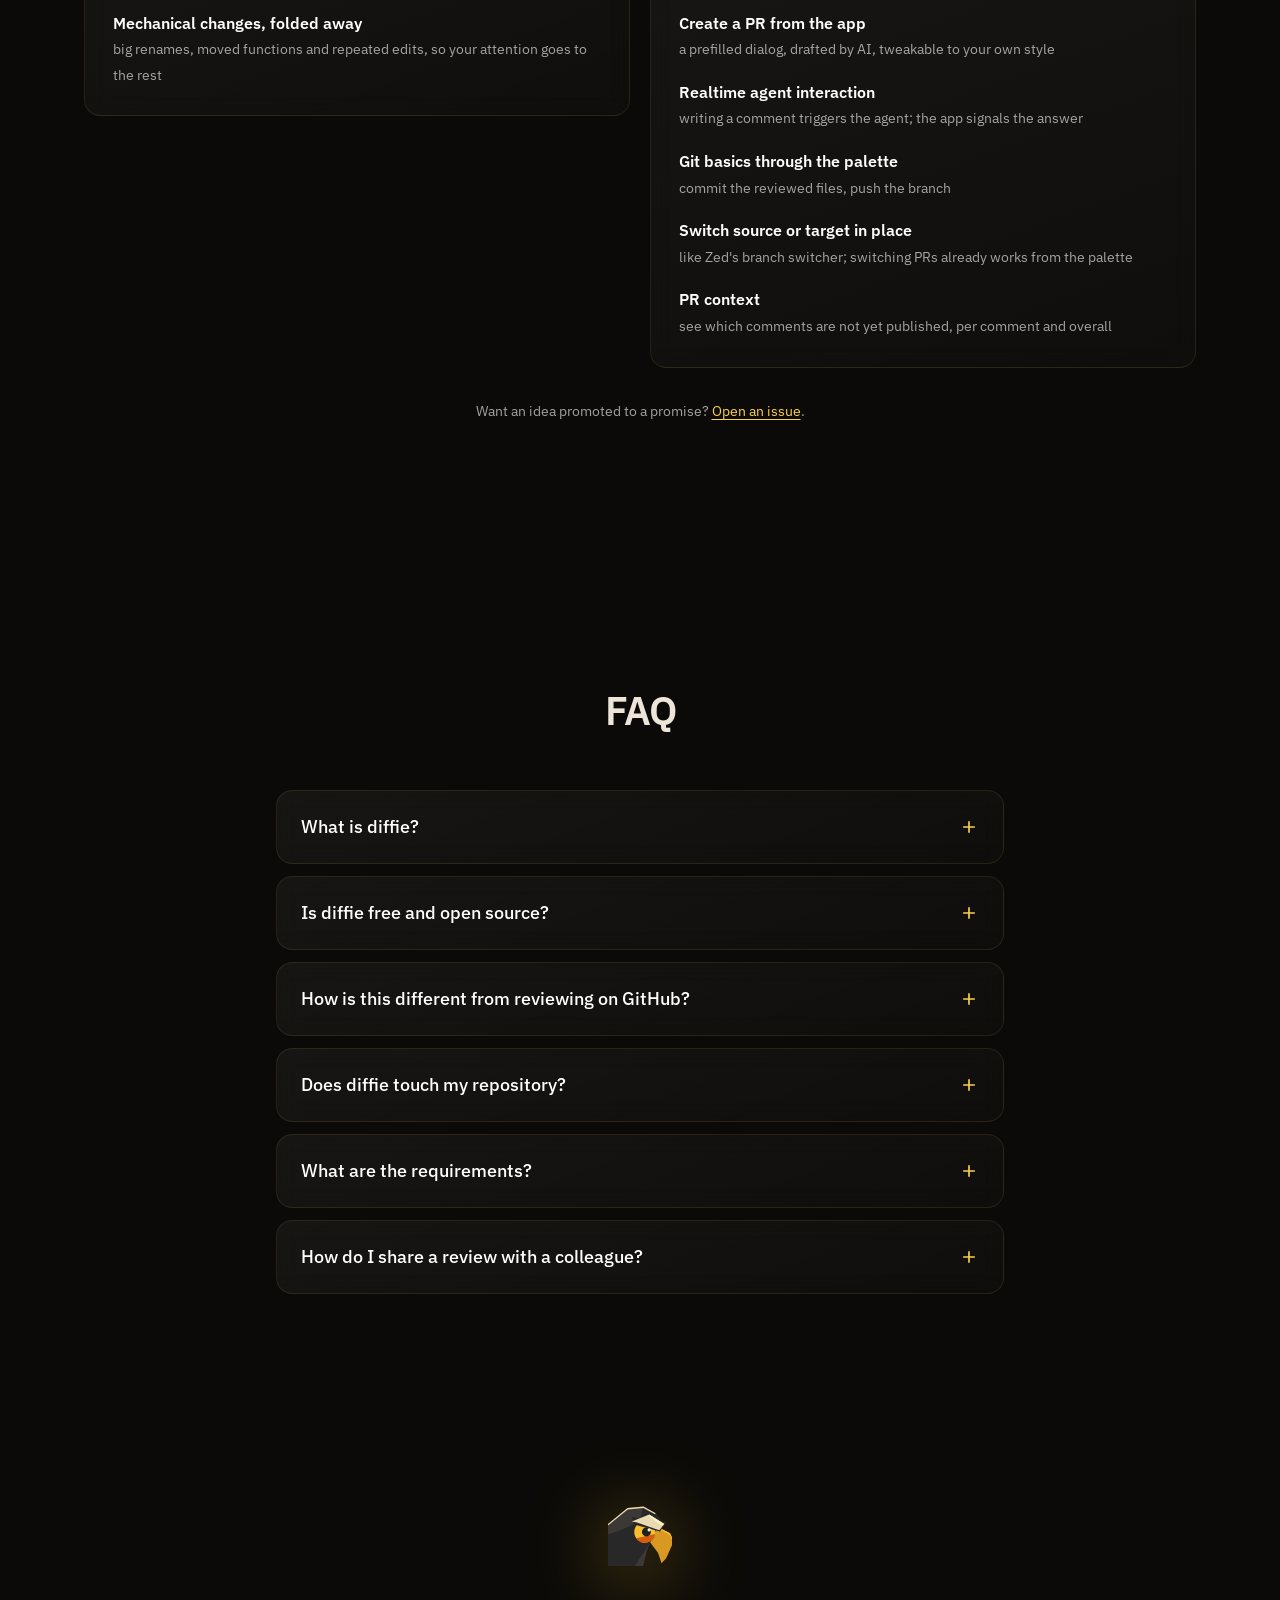
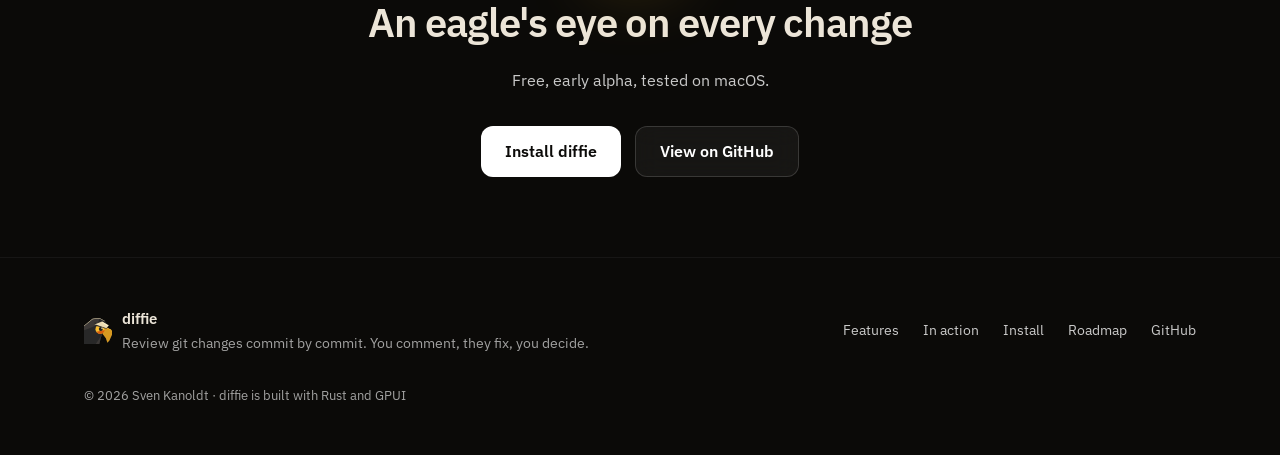
==== commit 7d35c093: "chore: name the license the project now has The page could only say the source was public, which rea" ====
--- a/website/index.html
+++ b/website/index.html
@@ -360,11 +360,12 @@
              GPUI, the UI framework behind the Zed editor.</p>
         </details>
         <details class="glass">
-          <summary>Is diffie free?
+          <summary>Is diffie free and open source?
             <svg width="20" height="20" viewBox="0 0 24 24" fill="none" stroke="currentColor" stroke-width="2" aria-hidden="true"><path d="M12 5v14M5 12h14"/></svg>
           </summary>
-          <p>Yes. The source is at <code>github.com/sassman/diffie-rs</code>. No
-             accounts, no subscription; your reviews are files on your own disk.</p>
+          <p>Yes, under the MIT license: the source is at
+             <code>github.com/sassman/diffie-rs</code>. No accounts, no
+             subscription; your reviews are files on your own disk.</p>
         </details>
         <details class="glass">
           <summary>How is this different from reviewing on GitHub?
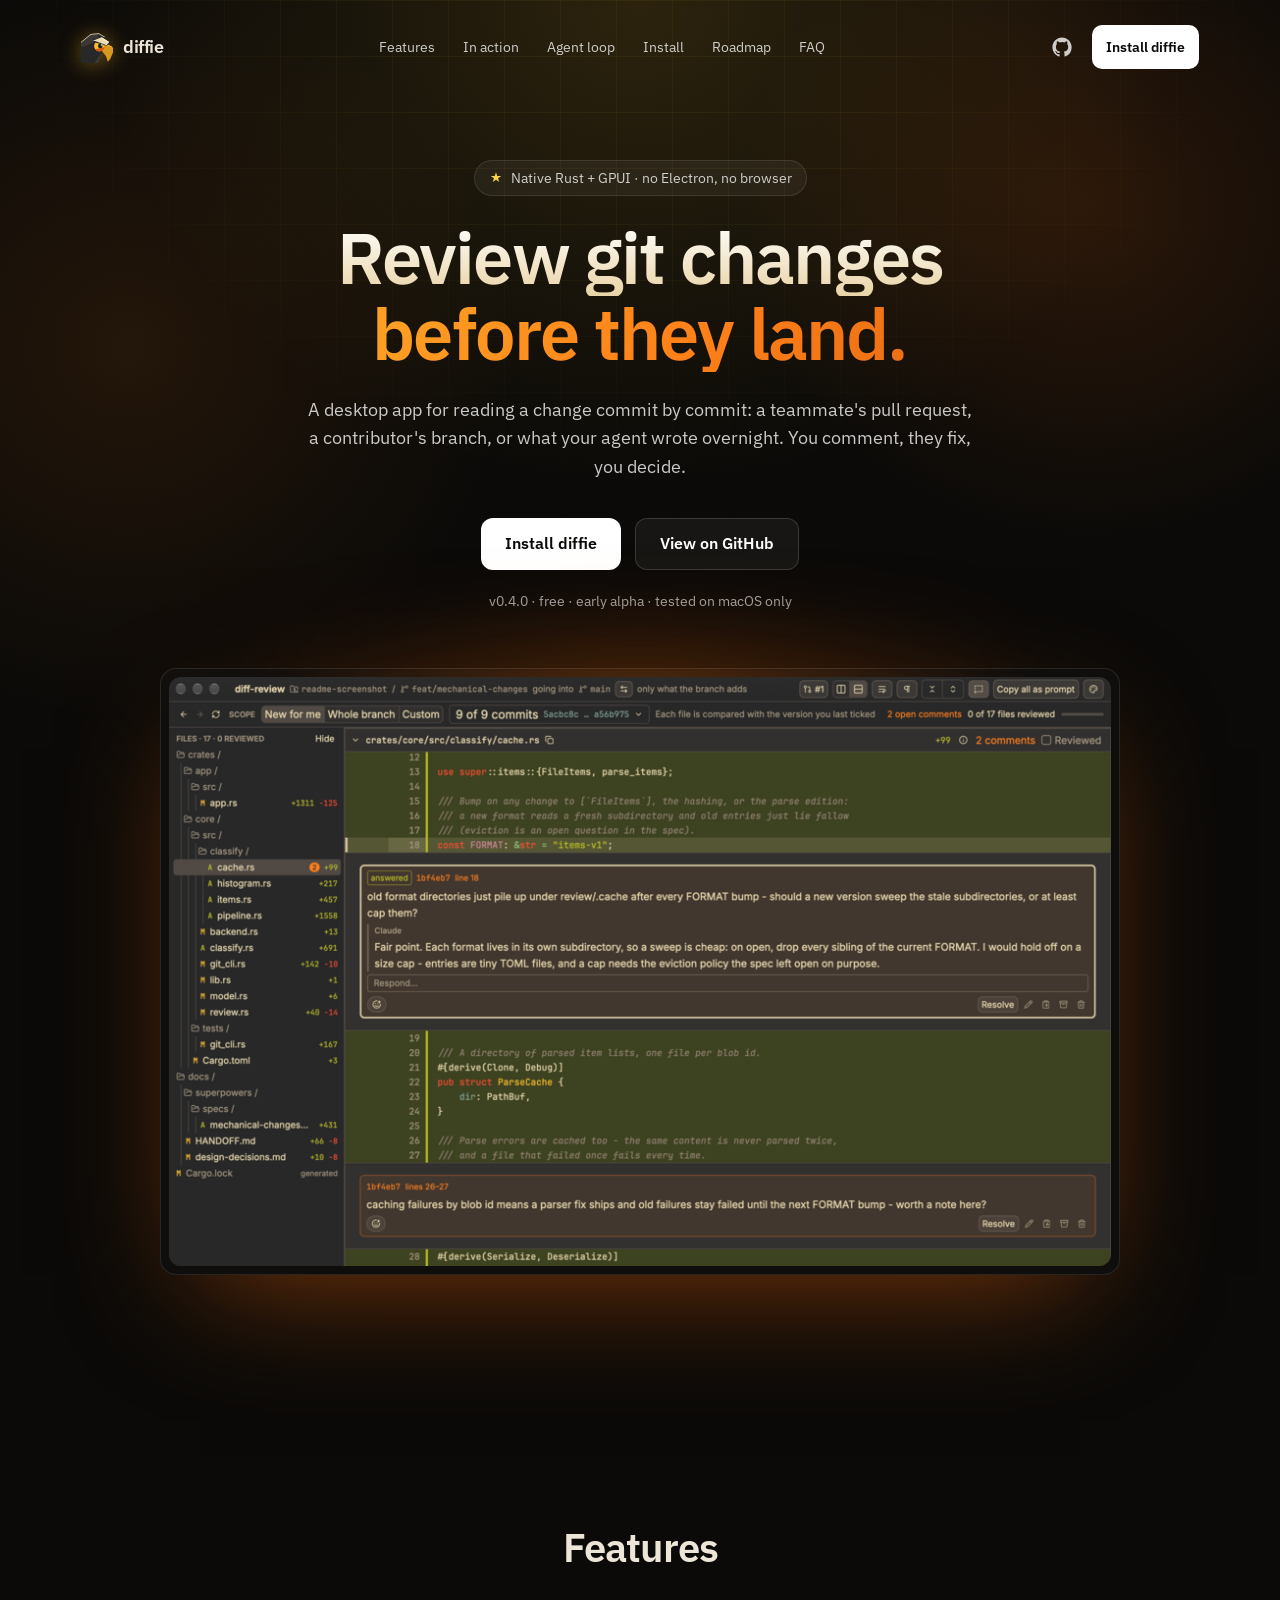
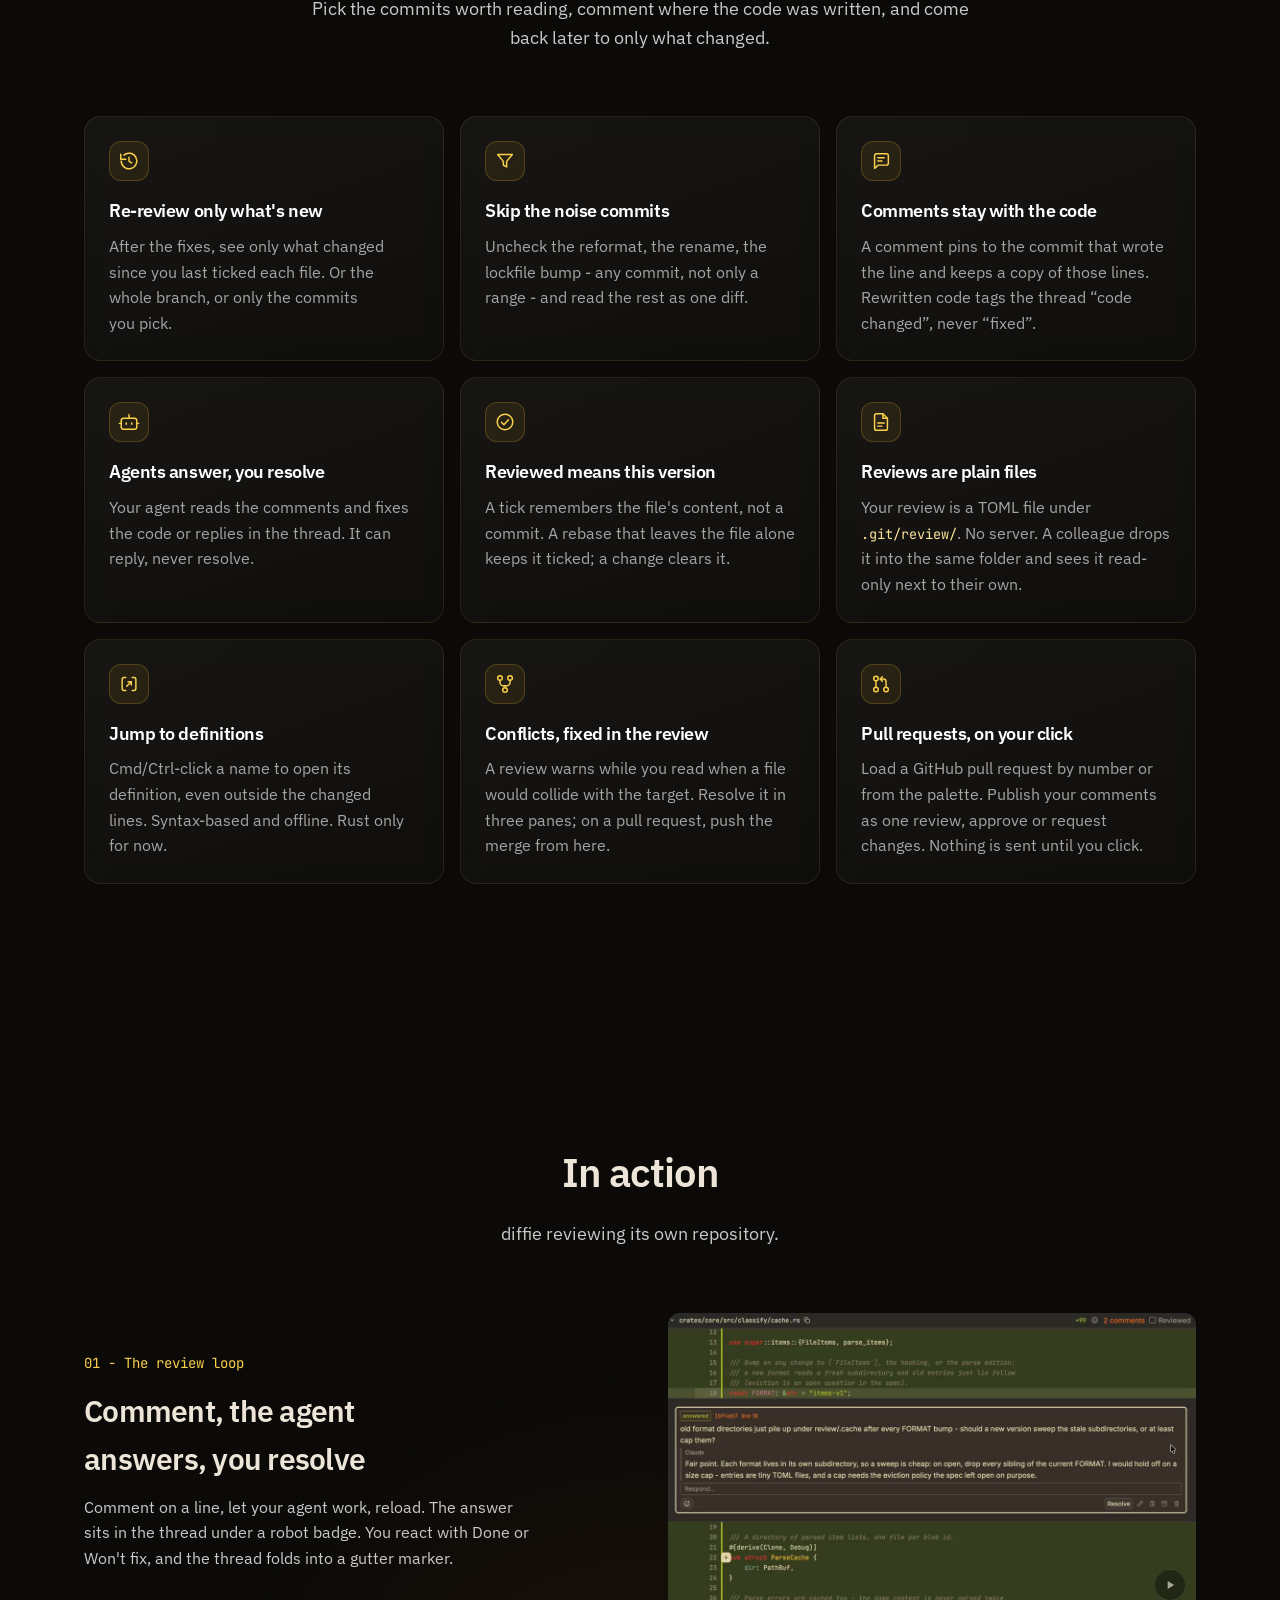
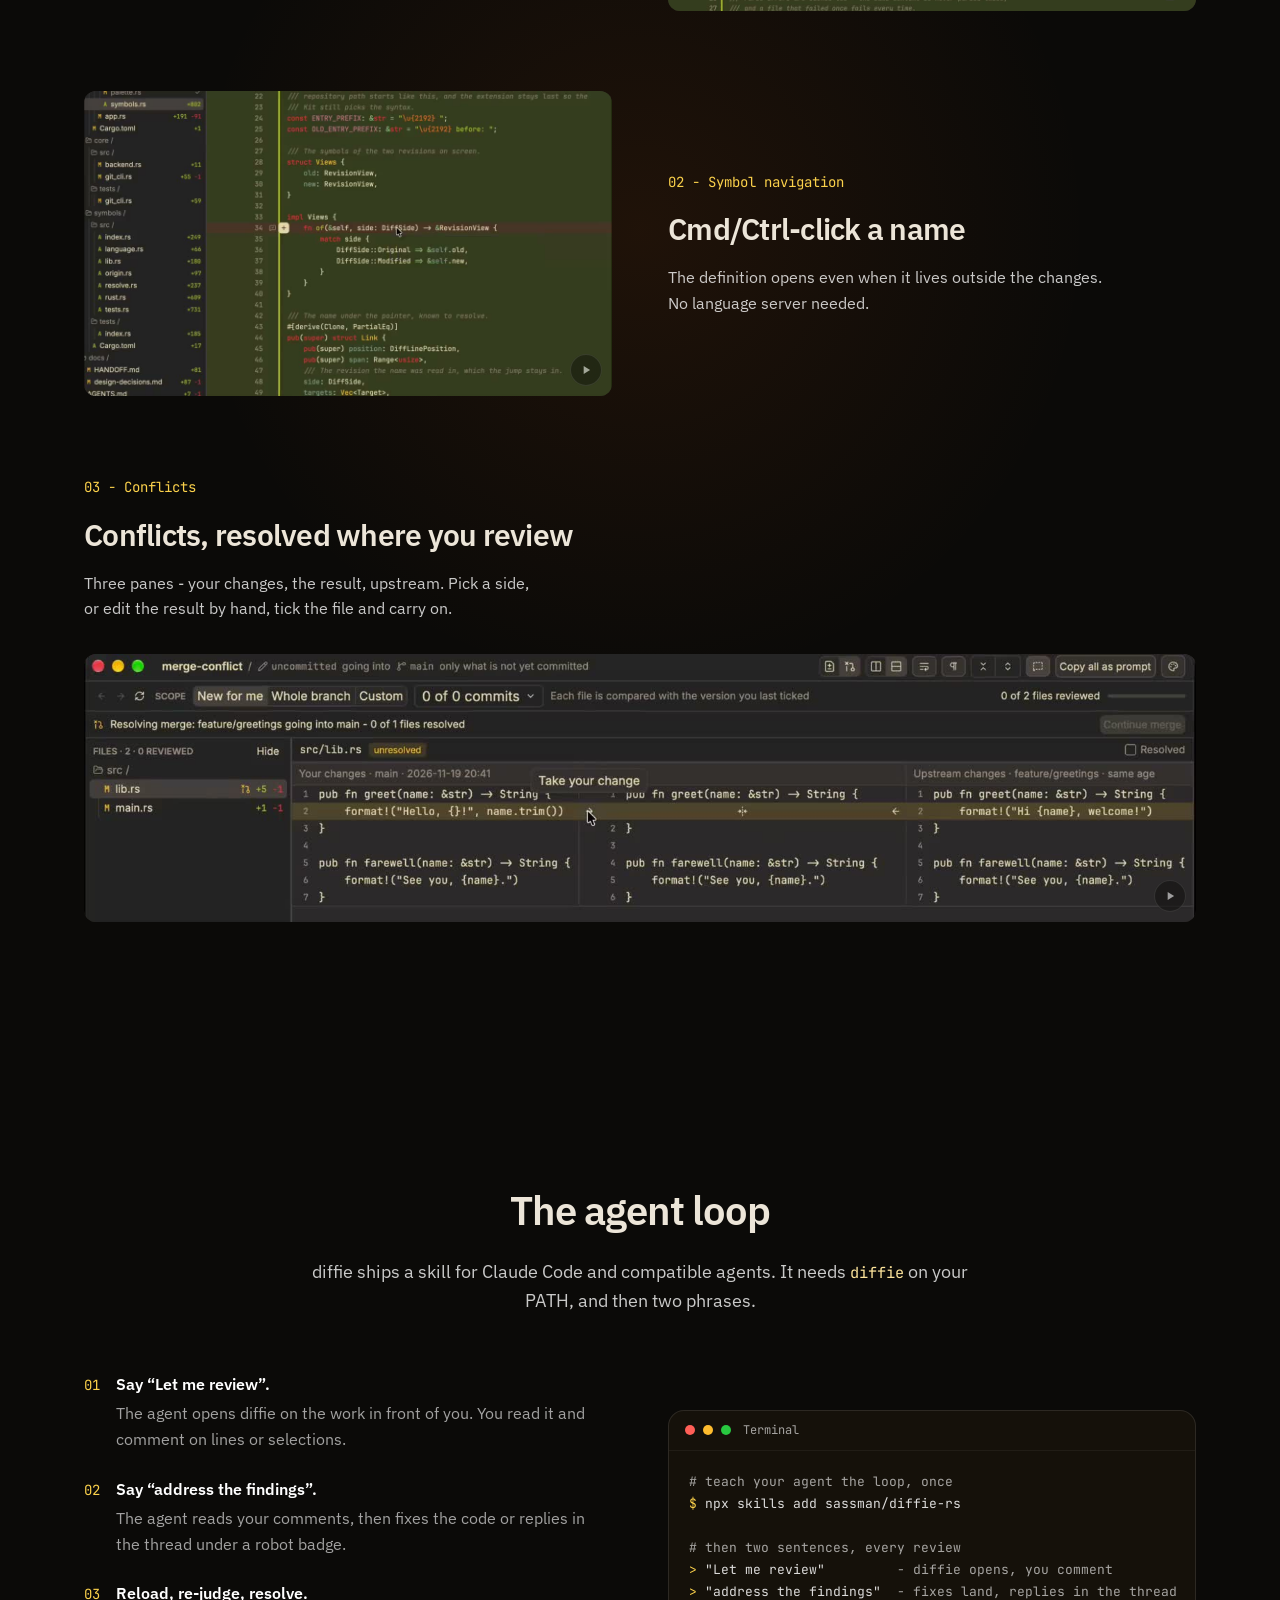
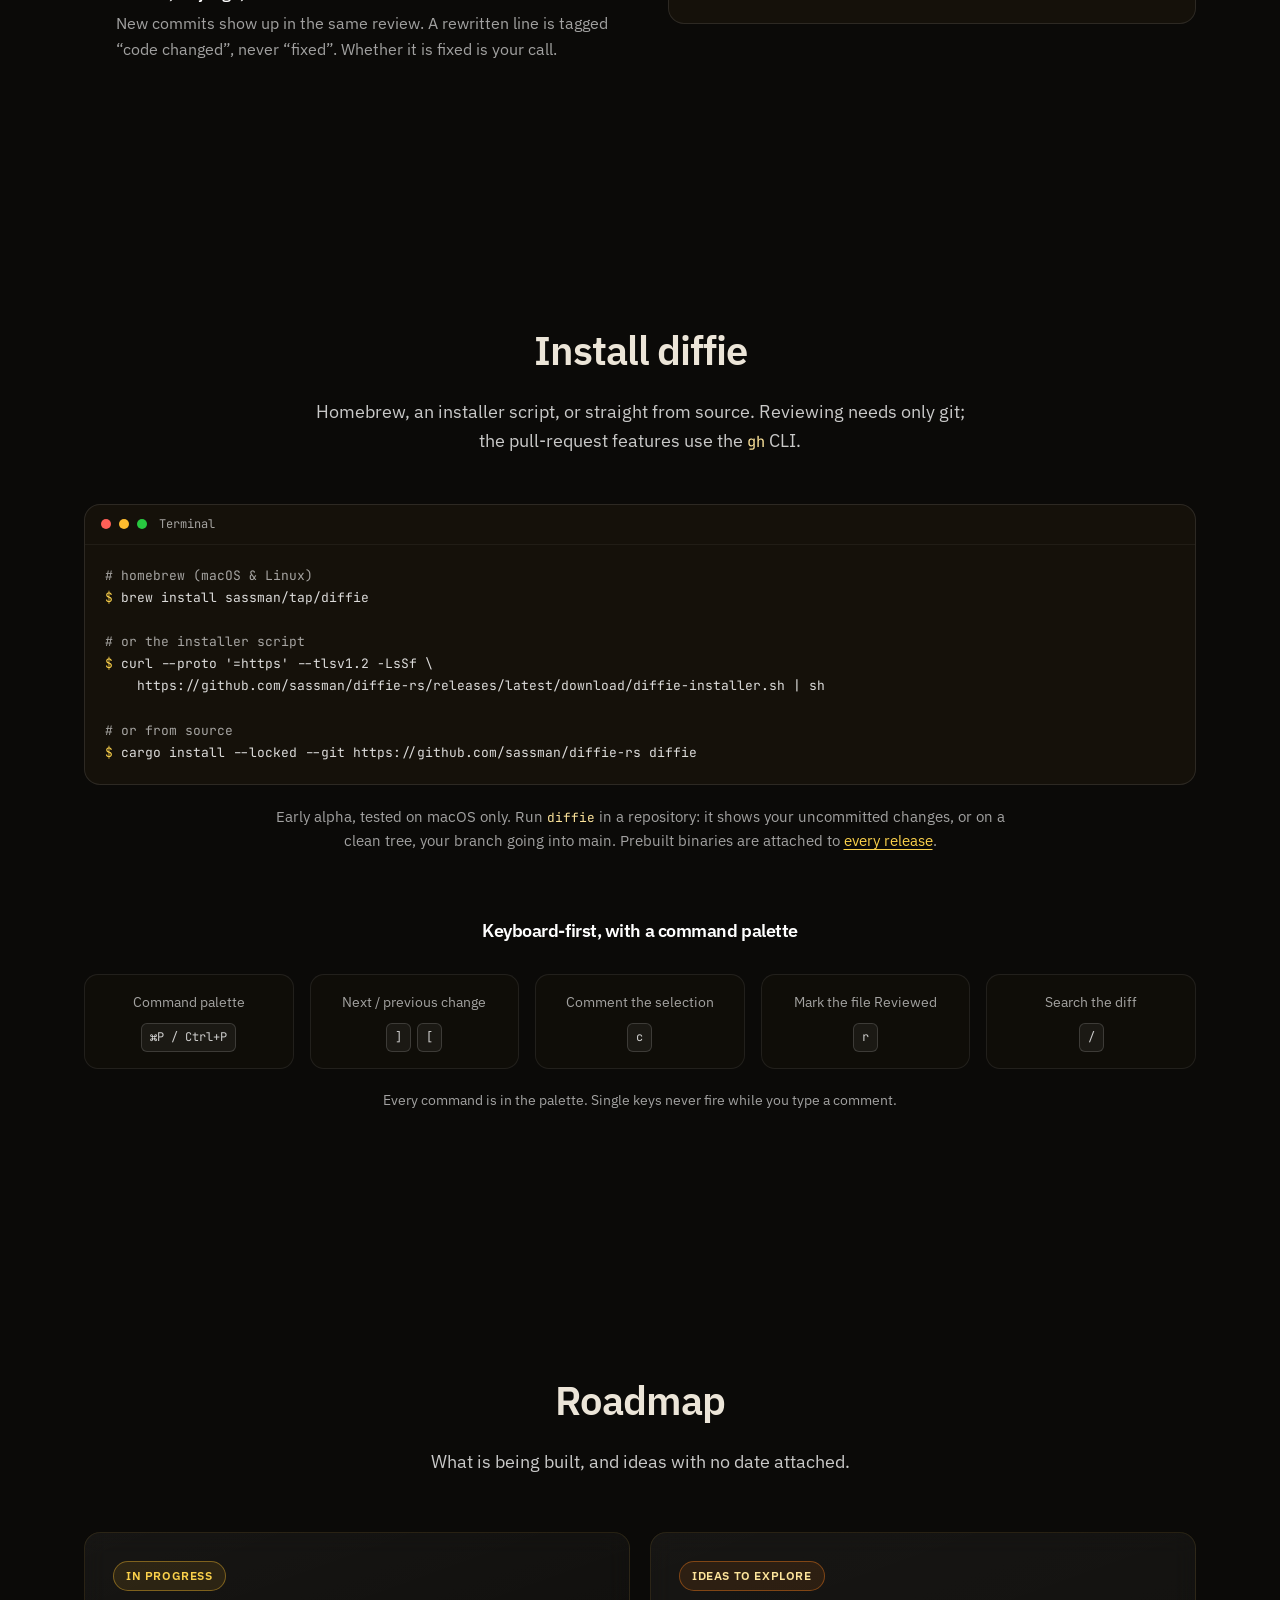
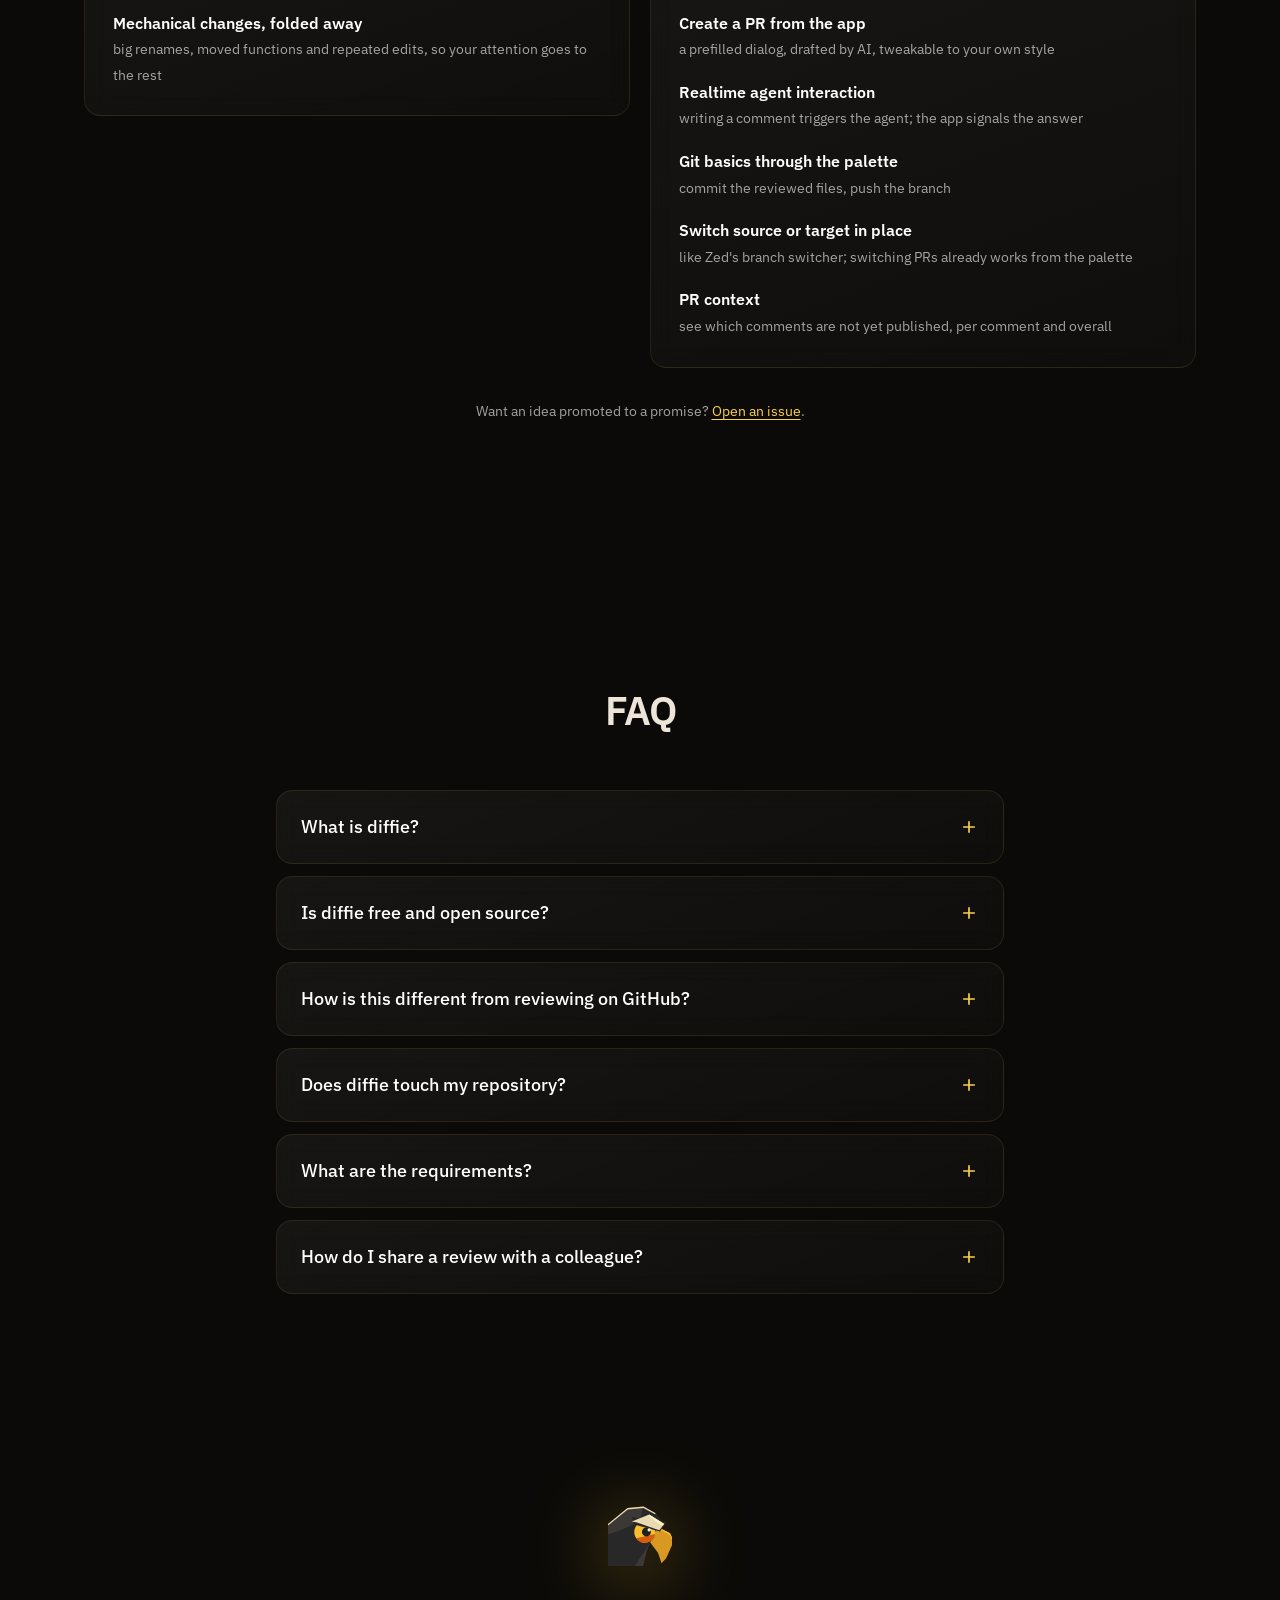
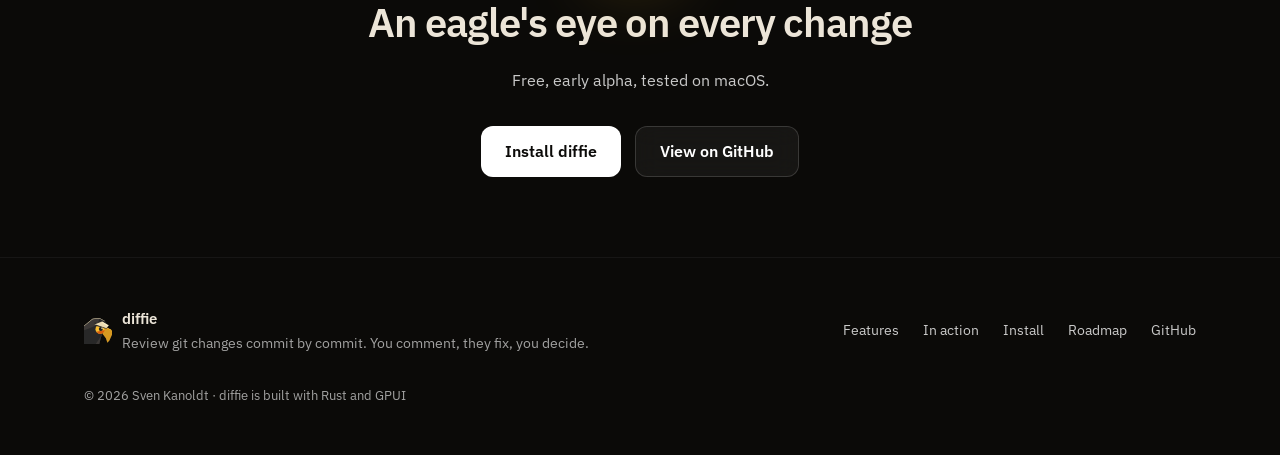
==== commit 9ae65539: "fix: correct the review-loop example phrases in site and readme copy Signed-off-by: Sven Kanoldt <sv" ====
--- a/website/index.html
+++ b/website/index.html
@@ -234,13 +234,13 @@
         <ul class="agent-steps">
           <li>
             <span class="n">01</span>
-            <div><strong>Say &ldquo;I want to review&rdquo;.</strong>
+            <div><strong>Say &ldquo;Let me review&rdquo;.</strong>
             <p>The agent opens diffie on the work in front of you. You read it and
                comment on lines or selections.</p></div>
           </li>
           <li>
             <span class="n">02</span>
-            <div><strong>Say &ldquo;address the review&rdquo;.</strong>
+            <div><strong>Say &ldquo;address the findings&rdquo;.</strong>
             <p>The agent reads your comments, then fixes the code or replies in the
                thread under a robot badge.</p></div>
           </li>
@@ -258,8 +258,8 @@
 <span class="p">$</span> npx skills add sassman/diffie-rs
 
 <span class="c"># then two sentences, every review</span>
-<span class="p">&gt;</span> "I want to review"     <span class="c">- diffie opens, you comment</span>
-<span class="p">&gt;</span> "address the review"   <span class="c">- fixes land, replies in the thread</span></pre>
+<span class="p">&gt;</span> "Let me review"         <span class="c">- diffie opens, you comment</span>
+<span class="p">&gt;</span> "address the findings"  <span class="c">- fixes land, replies in the thread</span></pre>
         </div>
       </div>
     </div>
